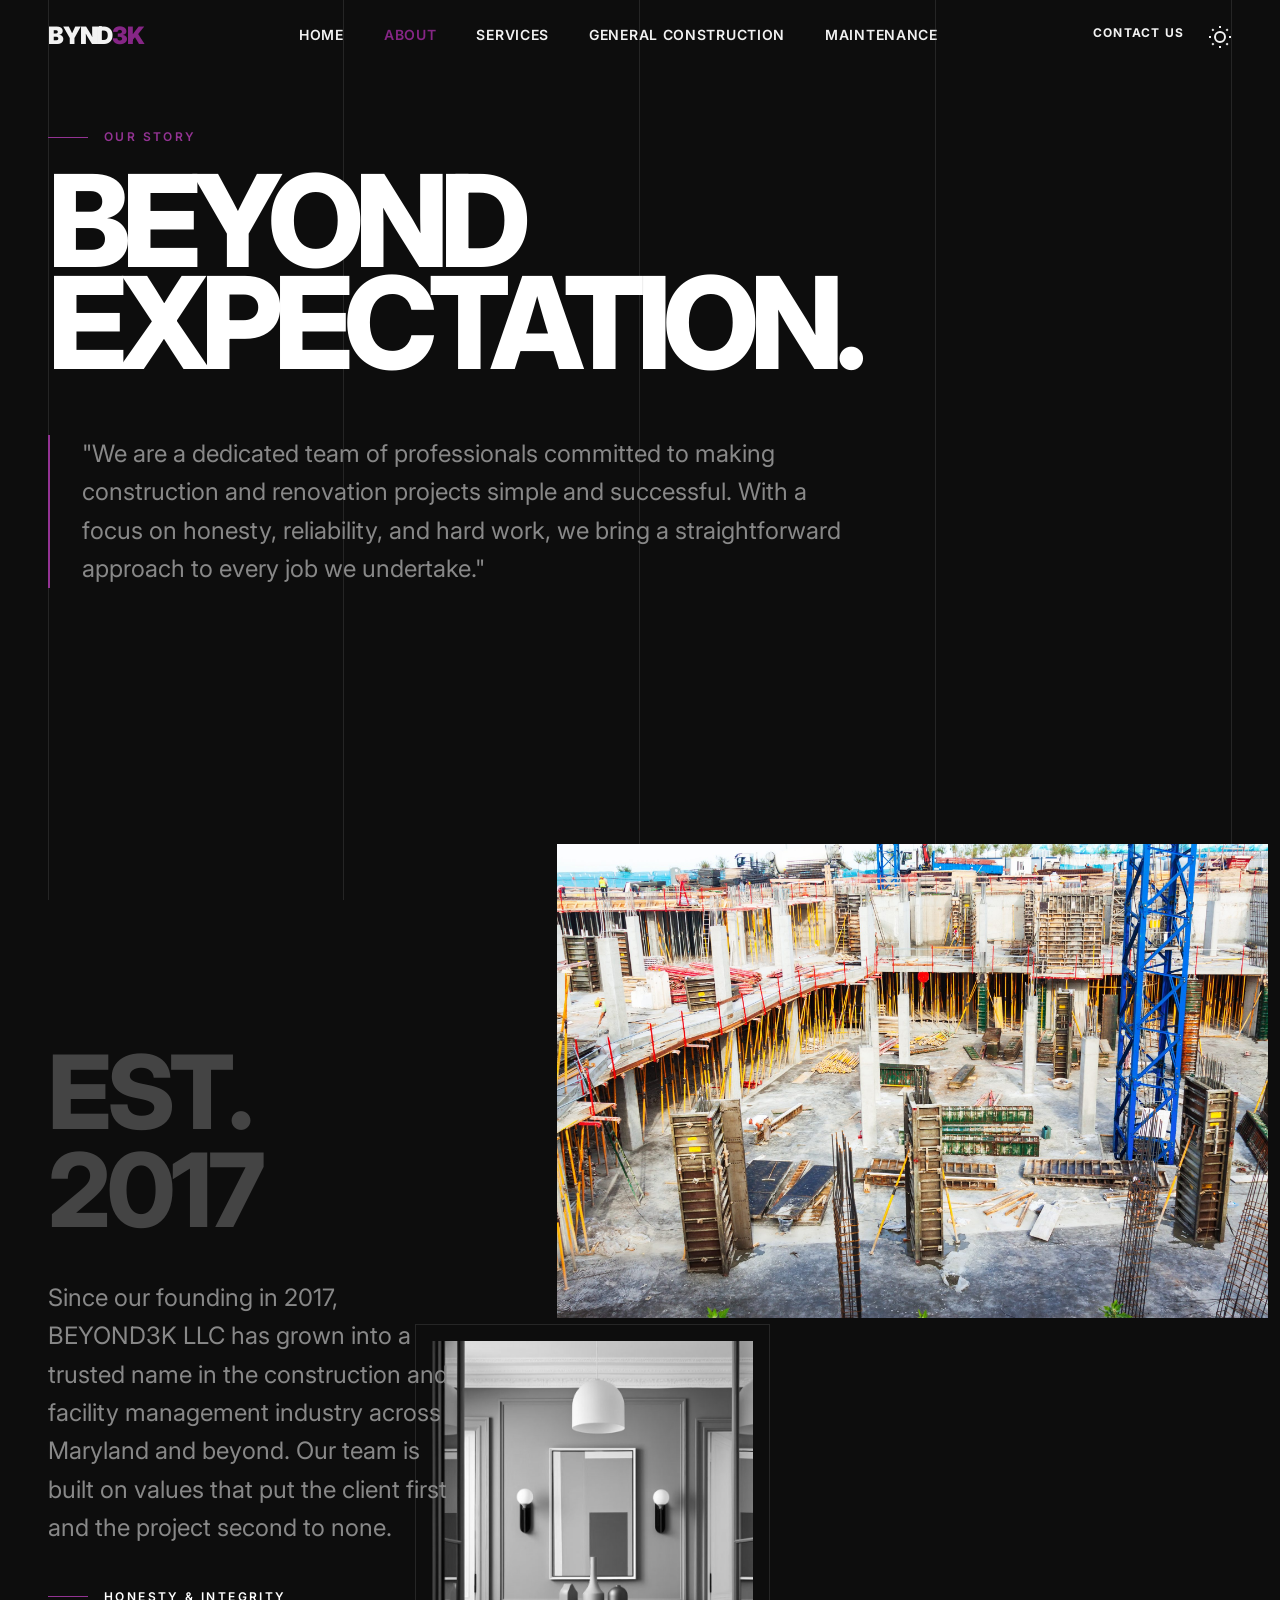
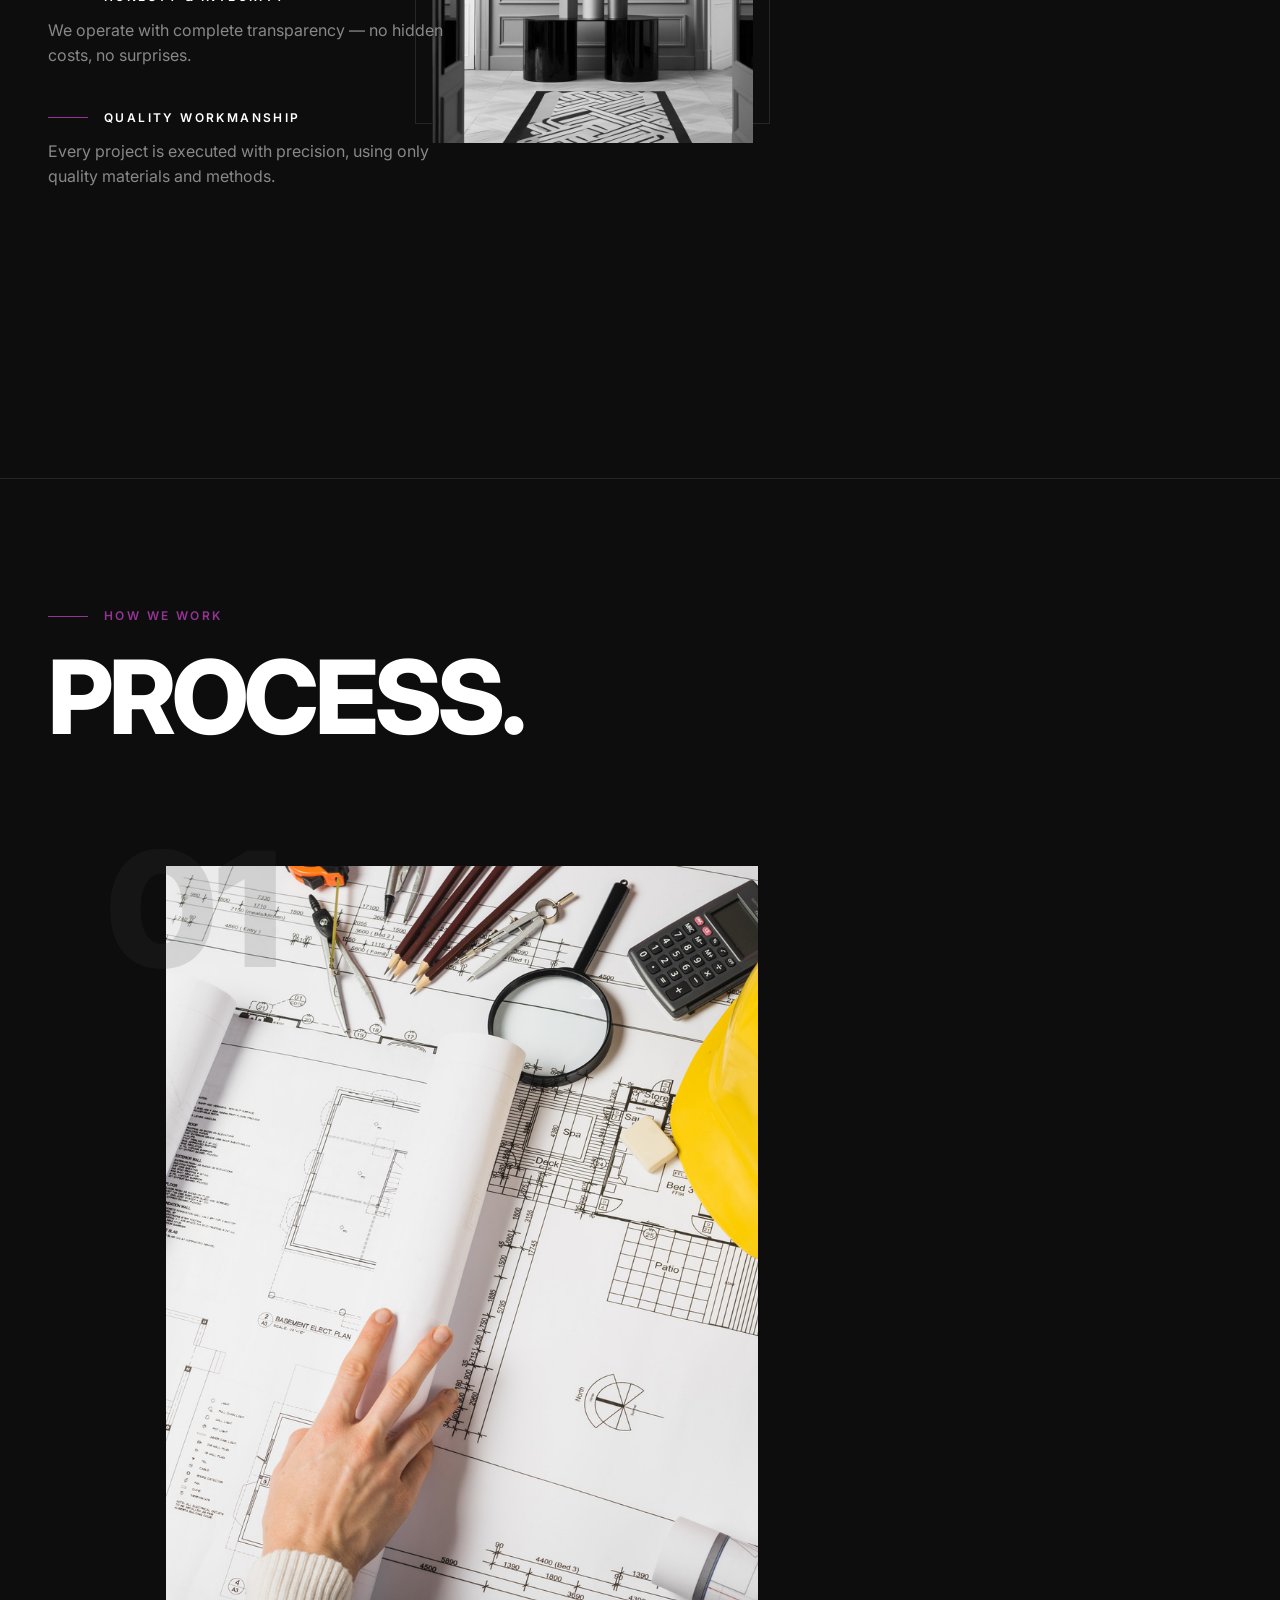
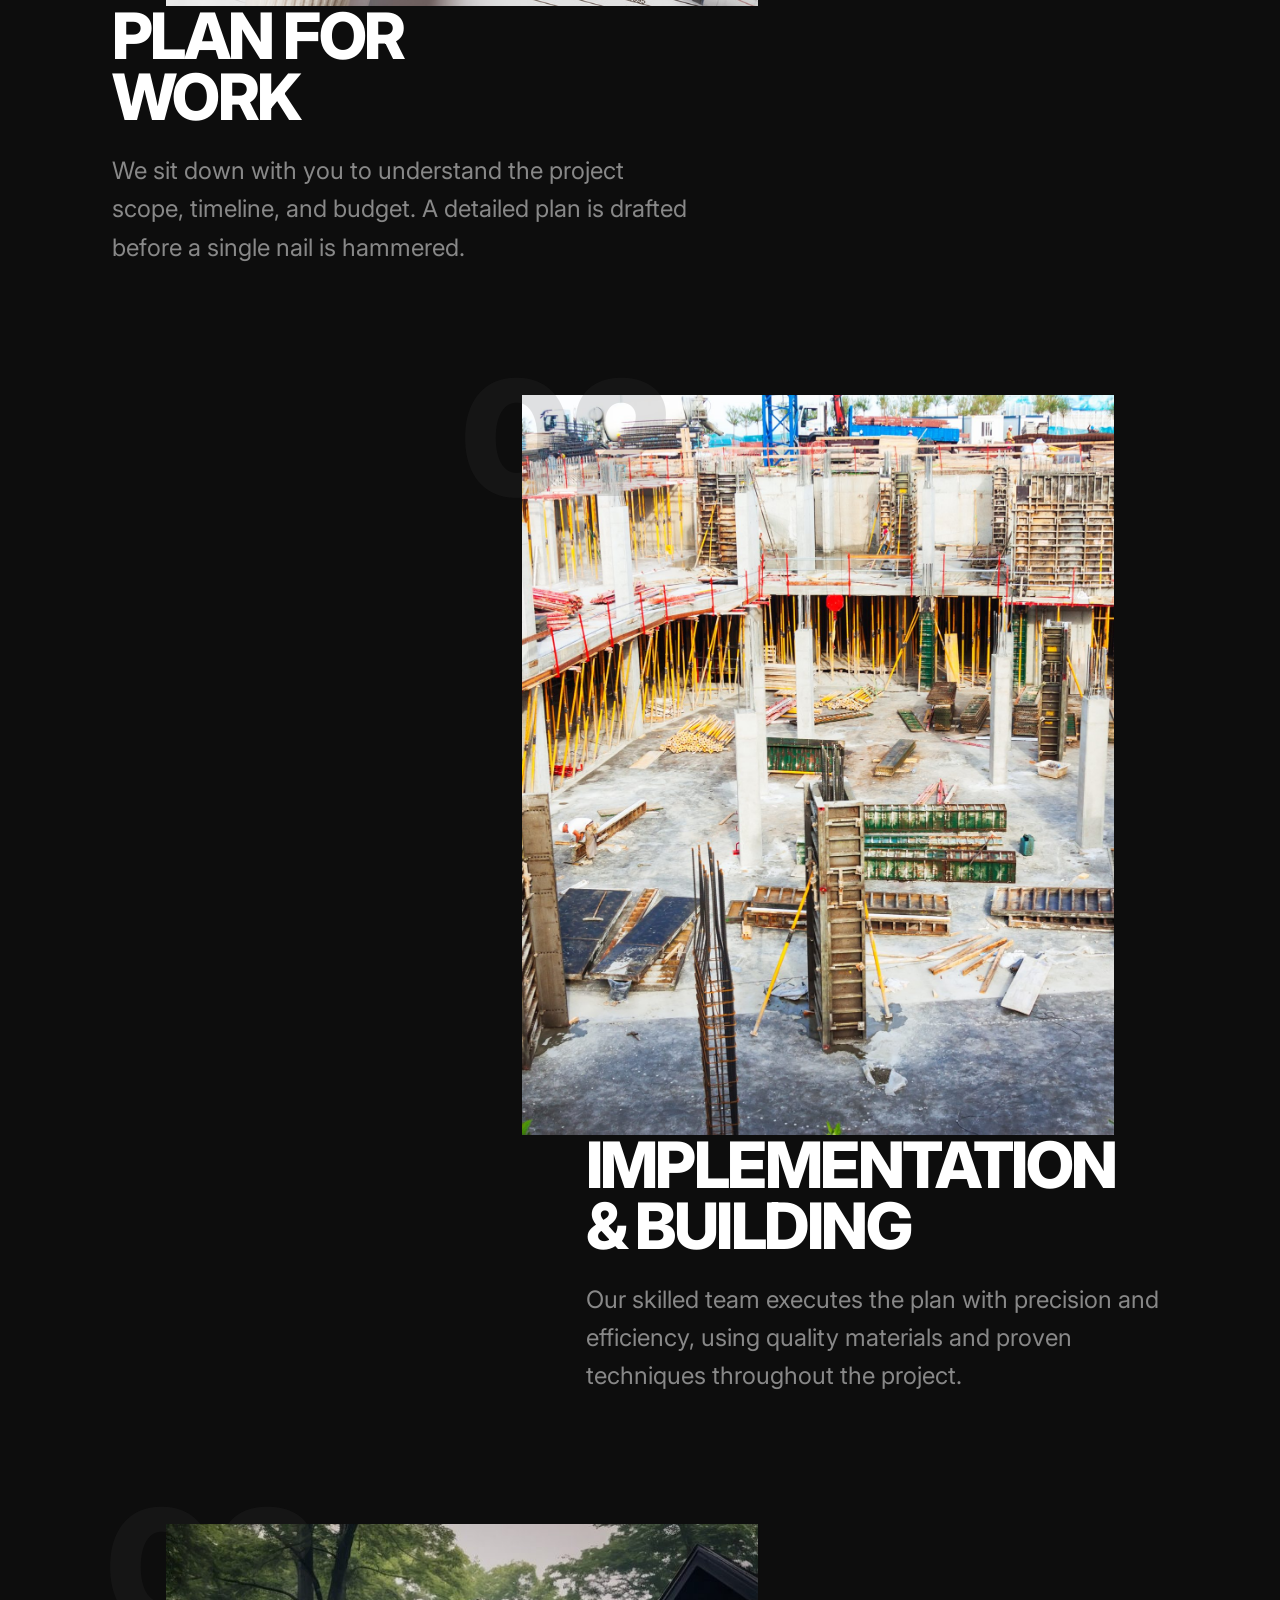
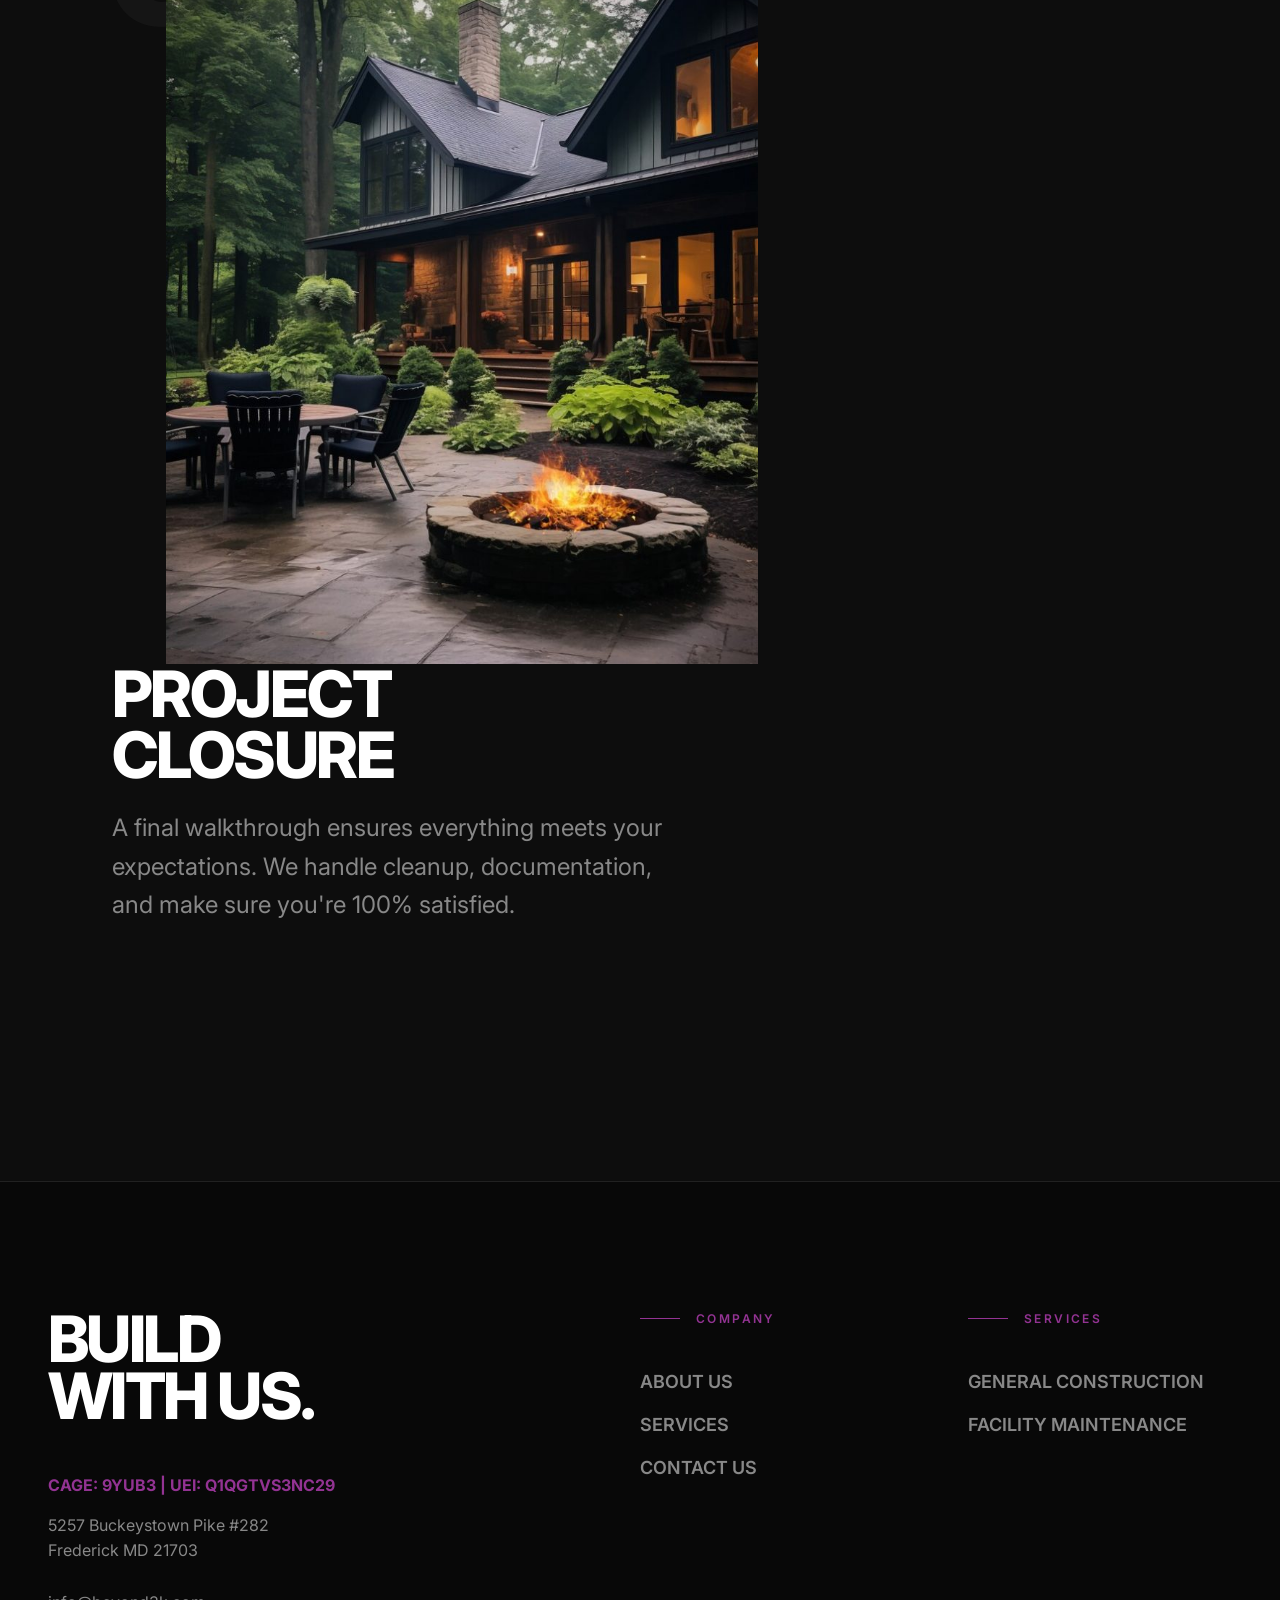
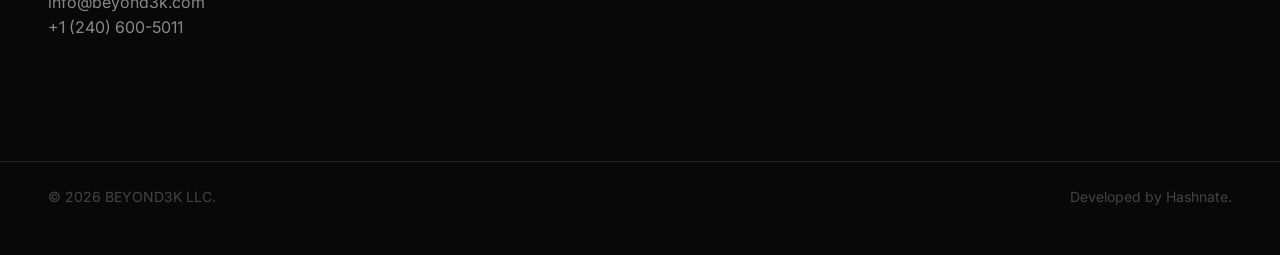
==== about.html @ e05f26b4 "feat: Initialize website with core pages, styling, JavaScript functionality, and assets." ====
<!DOCTYPE html>
<html lang="en">
<head>
  <meta charset="UTF-8">
  <meta name="viewport" content="width=device-width, initial-scale=1.0">
  <title>About Us – BEYOND3K LLC</title>
  <meta name="description" content="Learn about BEYOND3K LLC – Founded in 2017, we are dedicated professionals in construction and renovation.">
  <link rel="icon" type="image/png" href="assets/Beyond3K.png">

  <link rel="preconnect" href="https://fonts.googleapis.com">
  <link rel="preconnect" href="https://fonts.gstatic.com" crossorigin>
  <link href="https://fonts.googleapis.com/css2?family=Inter:wght@400;600;800;900&display=swap" rel="stylesheet">
  
  <link rel="stylesheet" href="css/style.css">
</head>
<body>

  <!-- BACKGROUND GRID LINES FOR ARCHITECTURAL FEEL -->
  <div class="grid-lines">
    <div class="grid-line"></div>
    <div class="grid-line"></div>
    <div class="grid-line"></div>
    <div class="grid-line"></div>
  </div>

  <!-- HEADER -->
  <header class="header">
    <div class="container header-inner">
      <a href="index.html" class="logo">
        BYND<span>3K</span>
      </a>
      
      <nav class="nav-links">
        <a href="index.html" class="nav-link">Home</a>
        <a href="about.html" class="nav-link" style="color: var(--accent);">About</a>
        <a href="services.html" class="nav-link">Services</a>
        <a href="general-construction.html" class="nav-link">General Construction</a>
        <a href="facility-maintenance.html" class="nav-link">Maintenance</a>
      </nav>

      <div class="theme-toggle-wrap">
        <a href="contact.html" class="btn-editorial" style="color: inherit; font-size: 0.75rem;">Contact Us</a>
        <button class="theme-toggle" aria-label="Toggle Theme">
          <svg viewBox="0 0 24 24" fill="none" stroke="currentColor" stroke-width="2"><circle cx="12" cy="12" r="5"></circle><line x1="12" y1="1" x2="12" y2="3"></line><line x1="12" y1="21" x2="12" y2="23"></line><line x1="4.22" y1="4.22" x2="5.64" y2="5.64"></line><line x1="18.36" y1="18.36" x2="19.78" y2="19.78"></line><line x1="1" y1="12" x2="3" y2="12"></line><line x1="21" y1="12" x2="23" y2="12"></line><line x1="4.22" y1="19.78" x2="5.64" y2="18.36"></line><line x1="18.36" y1="5.64" x2="19.78" y2="4.22"></line></svg>
        </button>
        <button class="mobile-toggle" aria-label="Toggle Menu">
          <svg viewBox="0 0 24 24" fill="none" stroke="currentColor" stroke-width="2"><line x1="3" y1="12" x2="21" y2="12"></line><line x1="3" y1="6" x2="21" y2="6"></line><line x1="3" y1="18" x2="21" y2="18"></line></svg>
        </button>
      </div>
    </div>
  </header>

  <div class="mobile-menu">
    <a href="index.html">Home</a>
    <a href="about.html">About</a>
    <a href="services.html">Services</a>
    <a href="general-construction.html">General Construction</a>
    <a href="facility-maintenance.html">Maintenance</a>
    <a href="contact.html">Contact Us</a>
  </div>

  <!-- MASSIVE TITLE OVERLAY -->
  <section class="section-editorial" style="padding-top: var(--space-20x); padding-bottom: 0;">
    <div class="container relative">
      <span class="eyebrow" style="margin-bottom: 24px;">Our Story</span>
      <h1 class="headline-mega" style="line-height: 0.8; letter-spacing: -0.07em;">
        BEYOND<br>
        EXPECTATION.
      </h1>
      <p class="text-body-lg" style="margin-top: 60px; max-width: 800px; font-size: 1.5rem; border-left: 2px solid var(--accent); padding-left: 32px;">
        "We are a dedicated team of professionals committed to making construction and renovation projects simple and successful. With a focus on honesty, reliability, and hard work, we bring a straightforward approach to every job we undertake."
      </p>
    </div>
  </section>

  <!-- OVERLAPPING IMAGES & TEXT -->
  <section class="section-editorial">
    <div class="container about-editorial">
      <div class="about-text-block">
        <h2 class="headline-xl" style="margin-bottom: 40px; color: var(--text-muted);">EST. 2017</h2>
        <p class="text-body-lg" style="margin-bottom: 40px;">
          Since our founding in 2017, BEYOND3K LLC has grown into a trusted name in the construction and facility management industry across Maryland and beyond. Our team is built on values that put the client first and the project second to none.
        </p>
        <ul style="margin-bottom: 60px; display: flex; flex-direction: column; gap: 40px;">
          <li>
            <span class="eyebrow" style="color: var(--text-primary); margin-bottom: 12px;">Honesty & Integrity</span>
            <p class="text-body-lg" style="font-size: 1rem; color: var(--text-secondary);">We operate with complete transparency — no hidden costs, no surprises.</p>
          </li>
          <li>
            <span class="eyebrow" style="color: var(--text-primary); margin-bottom: 12px;">Quality Workmanship</span>
            <p class="text-body-lg" style="font-size: 1rem; color: var(--text-secondary);">Every project is executed with precision, using only quality materials and methods.</p>
          </li>
        </ul>
      </div>
      
      <div class="about-images-wrap">
        <div class="about-img-large" style="width: 100%; right: -5%;">
          <img src="assets/building-concrete-house-scaled.jpg" alt="Construction Flow">
        </div>
        <div class="about-img-small" style="left: -15%; bottom: -10%;">
          <img src="assets/modern-styled-small-entryway_23-2150712857-e1719752940560-819x1024.jpg" alt="Modern Interior" style="filter: grayscale(1);">
        </div>
      </div>
    </div>
  </section>

  <!-- STAGGERED WORK PROCESS -->
  <section class="services-staggered" style="border-top: 1px solid var(--border-color); margin-top: 100px;">
    <div class="container">
      <div style="margin-bottom: 120px;">
        <span class="eyebrow">How We Work</span>
        <h2 class="headline-xl">Process.</h2>
      </div>

      <div class="service-item-offset">
        <div class="service-img">
          <img src="assets/crop-architect-opening-blueprint-1.jpg" alt="Plan" style="width: 100%; height: 100%;">
          <div class="service-num">01</div>
        </div>
        <div class="service-text" style="width: 60%;">
          <h3 class="headline-lg" style="margin-bottom: 24px;">Plan For<br>Work</h3>
          <p class="text-body-lg">We sit down with you to understand the project scope, timeline, and budget. A detailed plan is drafted before a single nail is hammered.</p>
        </div>
      </div>

      <div class="service-item-offset reversed">
        <div class="service-img">
          <img src="assets/building-concrete-house-scaled.jpg" alt="Implementation" style="width: 100%; height: 100%;">
          <div class="service-num">02</div>
        </div>
        <div class="service-text" style="width: 60%;">
          <h3 class="headline-lg" style="margin-bottom: 24px;">Implementation<br>& Building</h3>
          <p class="text-body-lg">Our skilled team executes the plan with precision and efficiency, using quality materials and proven techniques throughout the project.</p>
        </div>
      </div>

      <div class="service-item-offset">
        <div class="service-img">
          <img src="assets/rustic-patio-furniture-house-deck-with-vegetation_23-2150698298-e1719753068712-820x1024.jpg" alt="Closure" style="width: 100%; height: 100%;">
          <div class="service-num">03</div>
        </div>
        <div class="service-text" style="width: 60%;">
          <h3 class="headline-lg" style="margin-bottom: 24px;">Project<br>Closure</h3>
          <p class="text-body-lg">A final walkthrough ensures everything meets your expectations. We handle cleanup, documentation, and make sure you're 100% satisfied.</p>
        </div>
      </div>
    </div>
  </section>

  <!-- ASYMMETRICAL FOOTER (Reused) -->
  <footer class="footer-editorial">
    <div class="container footer-grid-ed">
      <div>
        <h2 class="footer-mega-text">Build<br>With Us.</h2>
        <div style="font-weight: 700; color: var(--accent); margin-bottom: 16px;">CAGE: 9YUB3 | UEI: Q1QGTVS3NC29</div>
        <p class="text-body-lg" style="font-size: 1rem; max-width: 300px;">
          5257 Buckeystown Pike #282<br>Frederick MD 21703<br><br>
          info@beyond3k.com<br>
          +1 (240) 600-5011
        </p>
      </div>

      <div>
        <span class="eyebrow" style="margin-bottom: 40px;">Company</span>
        <ul class="footer-links-ed">
          <li><a href="about.html">About Us</a></li>
          <li><a href="services.html">Services</a></li>
          <li><a href="contact.html">Contact Us</a></li>
        </ul>
      </div>

      <div>
        <span class="eyebrow" style="margin-bottom: 40px;">Services</span>
        <ul class="footer-links-ed">
          <li><a href="general-construction.html">General Construction</a></li>
          <li><a href="facility-maintenance.html">Facility Maintenance</a></li>
        </ul>
      </div>
    </div>
    <div class="container" style="margin-top: 120px; border-top: 1px solid var(--border-color); padding-top: 24px; color: var(--text-muted); font-size: 0.875rem; display: flex; justify-content: space-between;">
      <span>© 2026 BEYOND3K LLC.</span>
      <span>Developed by Hashnate.</span>
    </div>
  </footer>

  <script src="js/main.js"></script>
</body>
</html>
---- css/style.css ----
:root {
  /* DARK THEME (DEFAULT) */
  --bg-primary: #0d0d0d;
  --bg-secondary: #080808;
  --bg-surface: #111111;

  --text-primary: #ffffff;
  --text-secondary: #888888;
  --text-muted: #444444;

  --border-color: rgba(255, 255, 255, 0.1);
  --border-heavy: rgba(255, 255, 255, 0.3);

  --accent: #933393;
  --accent-soft: rgba(147, 51, 147, 0.2);

  /* SPACING - AGGRESSIVE BUT RESPONSIVE */
  --space-unit: 8px;
  --space-3x: 24px;
  --space-6x: 48px;
  --space-10x: clamp(40px, 5vw, 80px);
  --space-20x: clamp(80px, 10vw, 160px);
  --space-30x: clamp(120px, 15vw, 240px);

  --font-family: 'Inter', system-ui, sans-serif;
}

[data-theme="light"] {
  --bg-primary: #f8f8f8;
  --bg-secondary: #ffffff;
  --bg-surface: #eeeeee;

  --text-primary: #0a0a0a;
  --text-secondary: #666666;
  --text-muted: #aaaaaa;

  --border-color: rgba(0, 0, 0, 0.1);
  --border-heavy: rgba(0, 0, 0, 0.3);
}

/* RESET */
*, *::before, *::after { box-sizing: border-box; margin: 0; padding: 0; }
html { scroll-behavior: smooth; font-size: 16px; }
body {
  font-family: var(--font-family);
  background-color: var(--bg-primary);
  color: var(--text-primary);
  line-height: 1.5;
  -webkit-font-smoothing: antialiased;
  transition: background-color 0.4s ease, color 0.4s ease;
  overflow-x: hidden;
}

img { max-width: 100%; display: block; object-fit: cover; }
a { text-decoration: none; color: inherit; }
ul { list-style: none; }
button { cursor: pointer; border: none; background: none; font-family: inherit; }

/* TYPOGRAPHY - EDITORIAL SCALE */
h1, h2, h3, h4 {
  font-weight: 800;
  line-height: 0.95;
  letter-spacing: -0.04em;
  text-transform: uppercase;
  color: var(--text-primary);
  word-wrap: break-word; /* Prevent long word overflow */
  overflow-wrap: break-word;
}

.headline-mega {
  font-size: clamp(2.5rem, 10vw, 12rem);
  letter-spacing: -0.05em;
  color: var(--text-primary);
  line-height: 0.9;
}
.headline-mega span {
  color: var(--accent);
}

.headline-xl {
  font-size: clamp(2.5rem, 8vw, 7rem);
}

.headline-lg {
  font-size: clamp(2rem, 5vw, 4rem);
}

.eyebrow {
  font-size: 0.75rem;
  text-transform: uppercase;
  letter-spacing: 0.2em;
  font-weight: 600;
  color: var(--accent);
  display: flex;
  align-items: center;
  gap: 16px;
  margin-bottom: var(--space-3x);
}
.eyebrow::before {
  content: "";
  display: block;
  width: 40px;
  height: 1px;
  background-color: var(--accent);
}

.text-body-lg {
  font-size: clamp(1.125rem, 2vw, 1.5rem);
  line-height: 1.6;
  font-weight: 400;
  color: var(--text-secondary);
  max-width: 600px;
}

/* UTILITIES */
.container {
  width: 100%;
  max-width: 1600px;
  margin: 0 auto;
  padding: 0 var(--space-6x);
}

/* HAIRLINE GRID SYSTEM (Architectural feel) */
.grid-lines {
  position: fixed;
  inset: 0;
  pointer-events: none;
  z-index: 0;
  display: grid;
  grid-template-columns: 1fr 1fr 1fr 1fr;
  padding: 0 var(--space-6x);
  max-width: 1600px;
  margin: 0 auto;
}
.grid-line {
  border-right: 1px solid var(--border-color);
  height: 100%;
}
.grid-line:first-child {
  border-left: 1px solid var(--border-color);
}

/* BUTTONS */
.btn-editorial {
  display: inline-flex;
  align-items: center;
  gap: 16px;
  font-size: 0.875rem;
  font-weight: 700;
  text-transform: uppercase;
  letter-spacing: 0.1em;
  position: relative;
  padding-bottom: 8px;
  color: var(--text-primary);
  transition: gap 0.3s ease;
}
.btn-editorial::after {
  content: "";
  position: absolute;
  left: 0;
  bottom: 0;
  width: 100%;
  height: 2px;
  background-color: var(--accent);
  transform: scaleX(0);
  transform-origin: left;
  transition: transform 0.4s cubic-bezier(0.19, 1, 0.22, 1);
}
.btn-editorial:hover::after {
  transform: scaleX(1);
}
.btn-editorial:hover {
  gap: 24px;
}

/* HEADER */
.header {
  position: fixed;
  top: 0;
  width: 100%;
  z-index: 100;
  mix-blend-mode: difference;
  padding: var(--space-3x) 0;
}
[data-theme="light"] .header {
  mix-blend-mode: normal;
  background: var(--bg-primary);
  border-bottom: 1px solid var(--border-color);
}
.header-inner {
  display: flex;
  justify-content: space-between;
  align-items: flex-start;
}
.logo {
  font-size: 1.5rem;
  font-weight: 900;
  line-height: 1;
  text-transform: uppercase;
  letter-spacing: -0.05em;
  color: #fff; /* White in dark mode, difference makes it inverted on white bg */
}
[data-theme="light"] .logo { color: var(--text-primary); }
.logo span { color: var(--accent); }

.nav-links {
  display: flex;
  gap: 40px;
}
.nav-link {
  font-size: 0.875rem;
  text-transform: uppercase;
  font-weight: 600;
  letter-spacing: 0.05em;
  color: #fff;
  position: relative;
}
[data-theme="light"] .nav-link { color: var(--text-primary); }

.theme-toggle-wrap {
  display: flex;
  align-items: center;
  gap: 24px;
}
.theme-toggle {
  color: #fff;
  width: 24px;
  height: 24px;
}
[data-theme="light"] .theme-toggle { color: var(--text-primary); }

/* SECTIONS */
.section-editorial {
  position: relative;
  z-index: 10;
  padding: var(--space-20x) 0;
}

/* HERO OFFSET */
.hero-offset {
  min-height: 80vh;
  display: flex;
  flex-wrap: wrap;
  position: relative;
  z-index: 10;
  padding-top: var(--space-20x);
  padding-bottom: var(--space-10x);
}
.hero-left {
  width: 65%;
  padding-left: 5%;
  display: flex;
  flex-direction: column;
  justify-content: center;
  position: relative;
  z-index: 2;
}
.hero-right {
  width: 35%;
  position: relative;
  min-height: 400px;
}
.hero-img-wrap {
  position: absolute;
  top: 0;
  bottom: 0;
  left: -20%;
  right: 5%;
  z-index: 1;
}
.hero-img-wrap img {
  width: 100%;
  height: 100%;
  object-fit: cover;
  filter: grayscale(0.8) contrast(1.2);
  transition: filter 0.5s ease;
}
.hero-img-wrap:hover img {
  filter: grayscale(0) contrast(1);
}

/* OVERLAPPING ABOUT */
.about-editorial {
  display: grid;
  grid-template-columns: 40% 60%;
  padding-top: var(--space-20x);
  position: relative;
}
.about-text-block {
  padding-right: var(--space-10x);
  margin-top: 200px;
  position: relative;
  z-index: 2;
}
.about-images-wrap {
  position: relative;
  height: 800px;
  z-index: 1;
}
.about-img-large {
  position: absolute;
  top: 0;
  right: 0;
  width: 80%;
  height: 90%;
}
.about-img-small {
  position: absolute;
  bottom: 0;
  left: -20%;
  width: 50%;
  height: 50%;
  border: 1px solid var(--border-color);
  background: var(--bg-primary);
  padding: 16px;
}

/* STAGGERED SERVICES */
.services-staggered {
  position: relative;
  padding: var(--space-20x) 0;
}
.service-item-offset {
  display: flex;
  align-items: center;
  flex-wrap: wrap;
  margin-bottom: var(--space-20x);
}
.service-item-offset.reversed {
  flex-direction: row-reverse;
}
.service-item-offset .service-img {
  width: 50%;
  min-height: 300px;
  aspect-ratio: 4/5;
  position: relative;
}
.service-item-offset .service-img img {
  width: 100%;
  height: 100%;
  object-fit: cover;
}
.service-item-offset .service-text {
  width: 50%;
  padding: 0 var(--space-10x);
  position: relative;
}
.service-item-offset:not(.reversed) .service-img {
  margin-left: 10%;
}
.service-item-offset.reversed .service-img {
  margin-right: 10%;
}
.service-item-offset .service-num {
  font-size: clamp(4rem, 15vw, 10rem);
  font-weight: 900;
  color: var(--text-muted);
  opacity: 0.15;
  position: absolute;
  top: -5%;
  left: -10%;
  line-height: 1;
  pointer-events: none;
}

/* TRUST SECTION HORIZONTAL */
.trust-marquee {
  border-top: 1px solid var(--border-color);
  border-bottom: 1px solid var(--border-color);
  padding: var(--space-6x) 0;
  display: flex;
  justify-content: space-between;
  text-transform: uppercase;
  font-weight: 700;
  font-size: 1.5rem;
  color: var(--text-secondary);
}
.trust-marquee span {
  color: var(--accent);
}

/* ASYMMETRICAL FOOTER */
.footer-editorial {
  border-top: 1px solid var(--border-color);
  padding: var(--space-20x) 0 var(--space-6x);
  background: var(--bg-secondary);
}
.footer-grid-ed {
  display: grid;
  grid-template-columns: 2fr 1fr 1fr;
  gap: var(--space-10x);
}
.footer-mega-text {
  font-size: clamp(2rem, 5vw, 4rem);
  font-weight: 800;
  text-transform: uppercase;
  line-height: 0.9;
  margin-bottom: var(--space-6x);
  color: var(--text-primary);
}
.footer-links-ed li { margin-bottom: 16px; }
.footer-links-ed a {
  font-size: 1.125rem;
  text-transform: uppercase;
  font-weight: 600;
  color: var(--text-secondary);
  transition: color 0.3s;
}
.footer-links-ed a:hover { color: var(--accent); }

/* FORMS - EDITORIAL */
.form-ed-group {
  margin-bottom: var(--space-6x);
  position: relative;
}
.form-ed-input {
  width: 100%;
  background: transparent;
  border: none;
  border-bottom: 2px solid var(--text-muted);
  padding: 24px 0 8px;
  font-size: 2rem;
  font-weight: 600;
  color: var(--text-primary);
  border-radius: 0;
  transition: border-color 0.4s;
}
.form-ed-input:focus {
  outline: none;
  border-bottom-color: var(--accent);
}
.form-ed-input::placeholder {
  color: var(--text-muted);
  opacity: 0.3;
}
.form-ed-label {
  display: block;
  font-size: 0.875rem;
  font-weight: 700;
  text-transform: uppercase;
  letter-spacing: 0.1em;
  color: var(--accent);
}

/* MOBILE MENU */
.mobile-toggle {
  display: none;
  color: var(--text-primary);
  width: 24px;
  height: 24px;
}
@media (max-width: 1024px) {
  .mobile-toggle { display: block; }
  .btn-editorial { display: none; } /* Hide standard contact button in header on mobile */
}
.mobile-menu {
  position: fixed;
  inset: 0;
  background: var(--bg-primary);
  z-index: 99;
  display: flex;
  flex-direction: column;
  justify-content: center;
  padding: var(--space-6x);
  gap: var(--space-3x);
  transform: translateX(100%);
  transition: transform 0.4s cubic-bezier(0.19, 1, 0.22, 1);
}
.mobile-menu.open {
  transform: translateX(0);
}
.mobile-menu a {
  font-size: clamp(2rem, 8vw, 4rem);
  font-weight: 800;
  text-transform: uppercase;
  letter-spacing: -0.04em;
  color: var(--text-primary);
  transition: color 0.3s;
}
.mobile-menu a:hover { color: var(--accent); }

/* RESPONSIVE OVERRIDES */
@media (max-width: 1280px) {
  .hero-left { width: 55%; }
  .hero-right { width: 45%; }
}

@media (max-width: 1024px) {
  .hero-offset { flex-direction: column; height: auto; padding-top: 120px; }
  .hero-left { width: 100%; padding: 0; }
  .hero-right { width: 100%; height: 50vh; margin-top: var(--space-10x); }
  .hero-img-wrap { position: relative; inset: 0; padding: 0; left: 0; right: 0; }
  
  .about-editorial { grid-template-columns: 1fr; padding-top: var(--space-10x); }
  .about-text-block { margin-top: 0; padding: 0; margin-bottom: var(--space-10x); }
  .about-images-wrap { height: 60vh; min-height: 400px; margin-bottom: var(--space-10x); }
  .about-img-large { width: 90%; right: 0; }
  .about-img-small { width: 60%; left: 0; bottom: -10%; }
  
  .service-item-offset, .service-item-offset.reversed { flex-direction: column; }
  .service-item-offset .service-img, .service-item-offset .service-text { width: 100%; padding: 0; margin: 0; }
  .service-item-offset .service-text { margin-top: var(--space-6x); }
  .service-item-offset .service-num { left: 0; top: -10%; }
  .service-item-offset.reversed .service-num { right: auto; left: 0; top: -10%; }
  .service-item-offset .service-img { aspect-ratio: 16/9; }
  
  .footer-grid-ed { grid-template-columns: 1fr; gap: var(--space-6x); }
  .nav-links { display: none; } /* Mobile menu toggles this */
  
  .container { padding: 0 var(--space-3x); }
  .grid-lines { padding: 0 var(--space-3x); }
}

@media (max-width: 768px) {
  .headline-mega { word-break: break-word; }
  .trust-marquee { flex-direction: column; gap: 16px; text-align: center; }
  .form-ed-input { font-size: 1.25rem; }
  .btn-editorial { font-size: 0.875rem; }
}

@media (max-width: 480px) {
  .about-img-large { width: 100%; }
  .about-img-small { display: none; } /* Simplify on very small screens */
  .service-item-offset .service-img { aspect-ratio: 1/1; }
  .service-item-offset .service-num { font-size: clamp(3rem, 12vw, 6rem); }
}
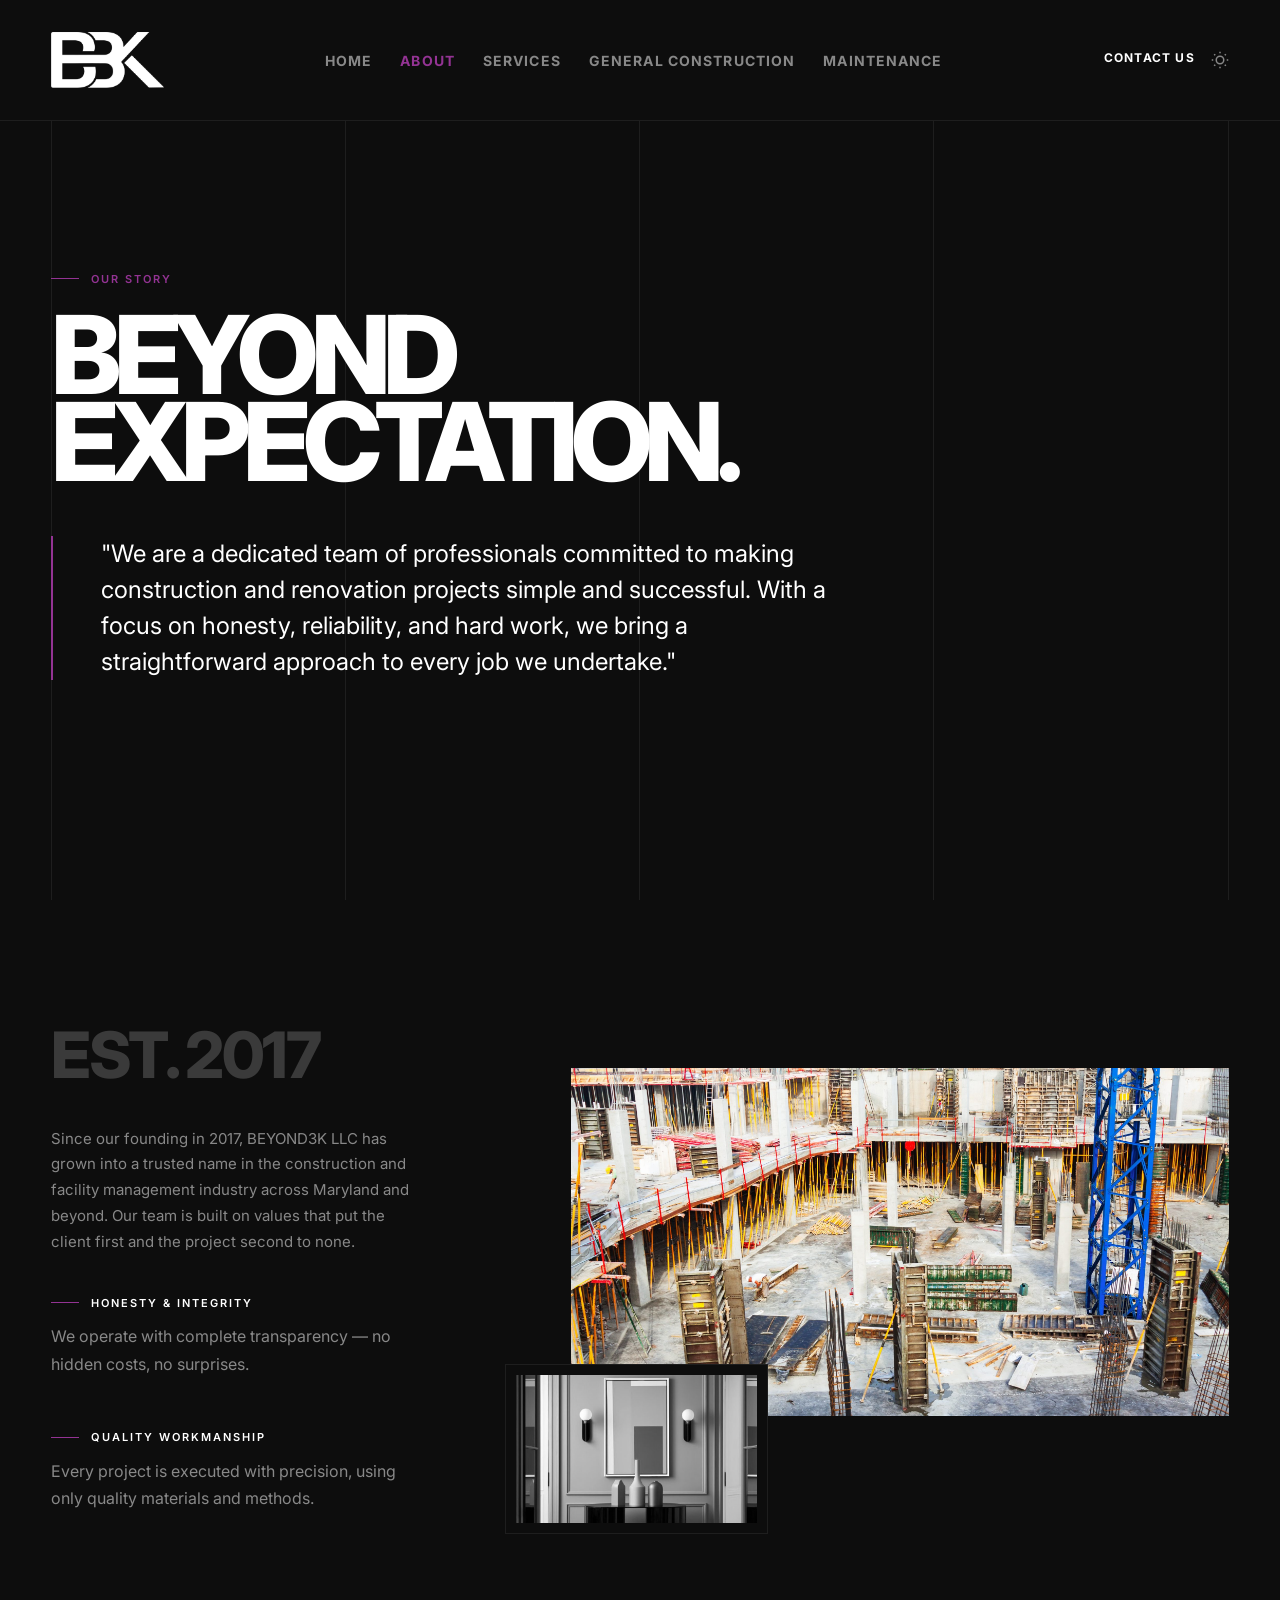
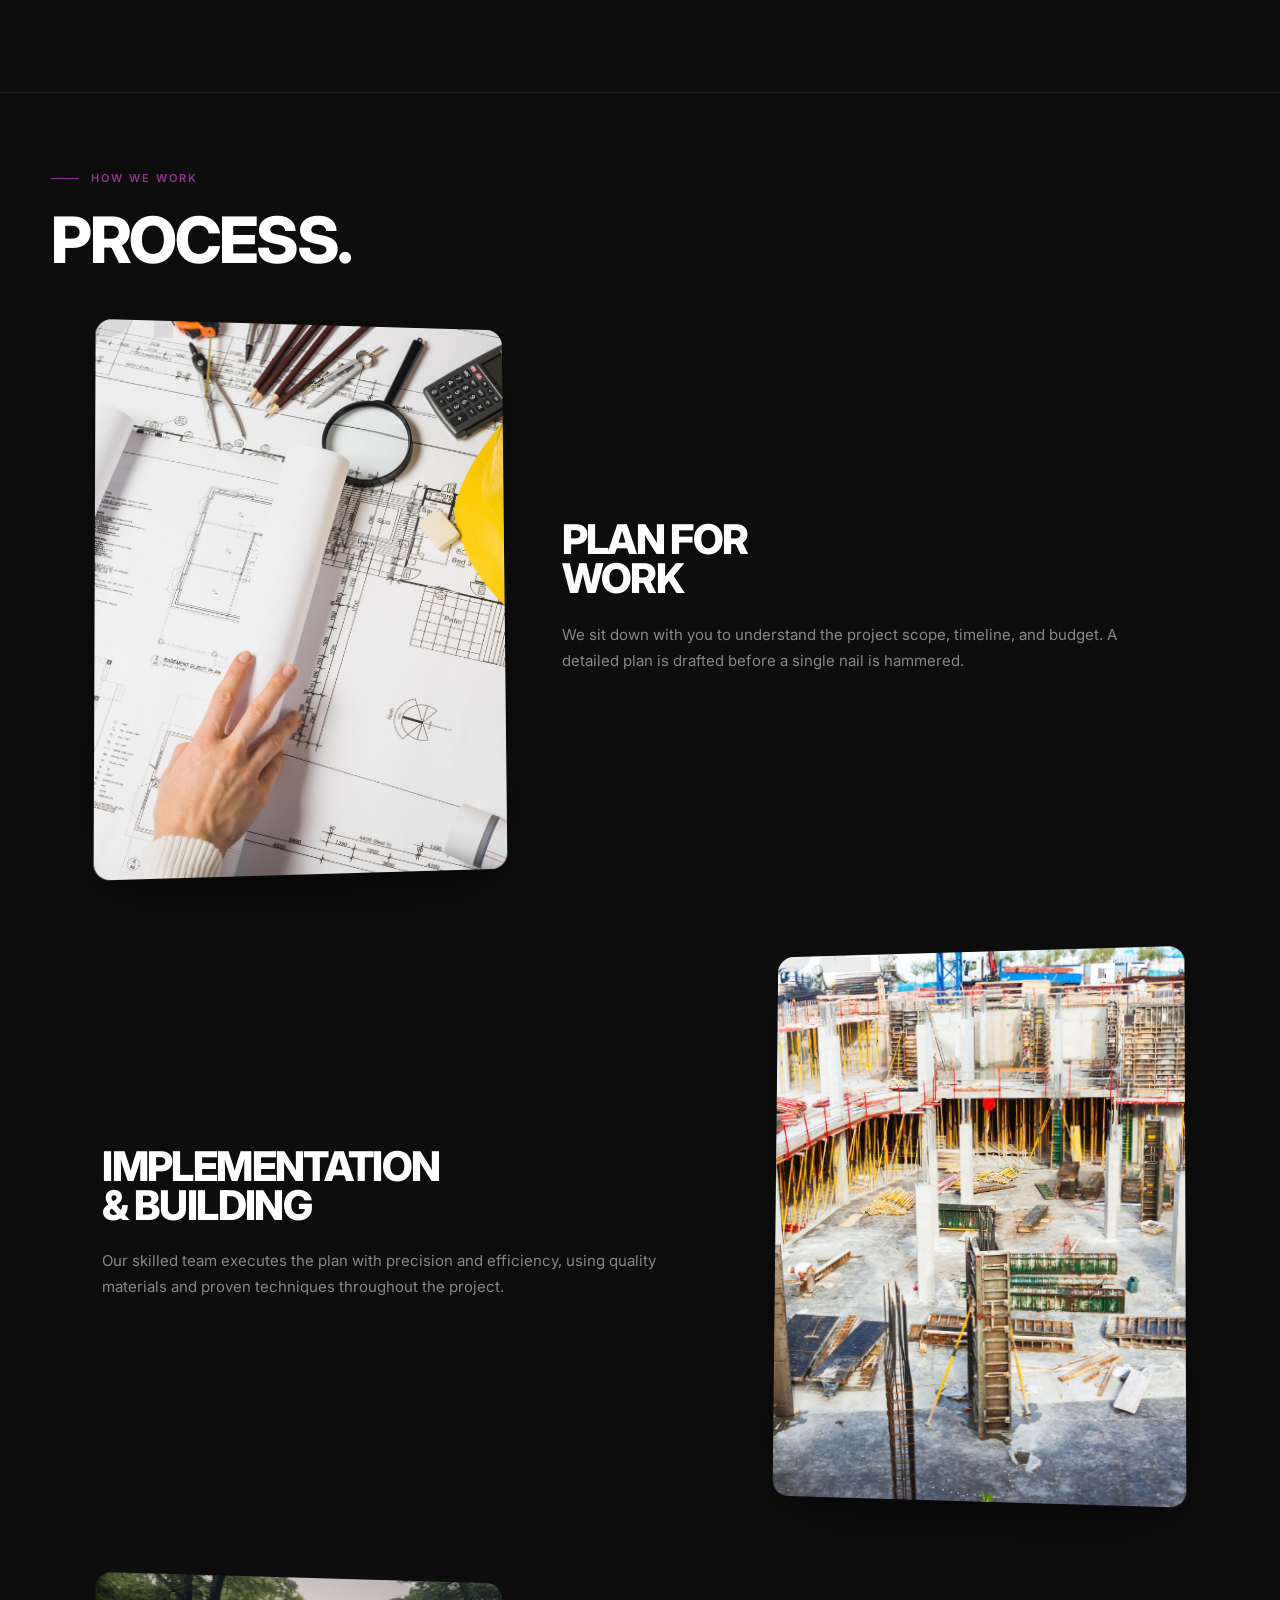
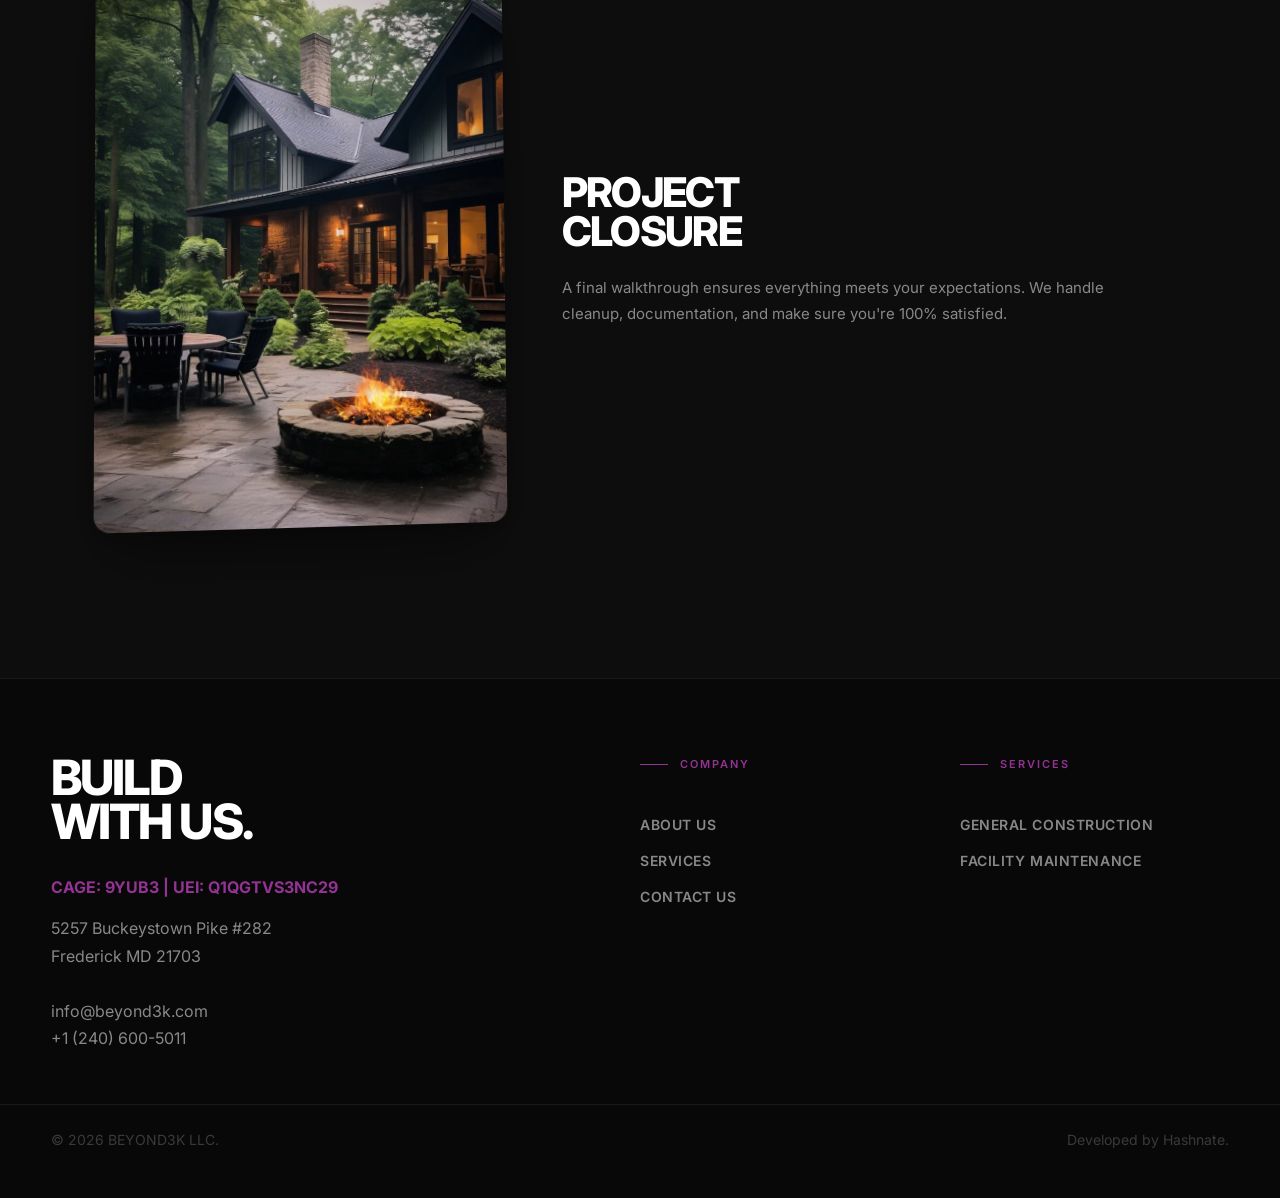
==== commit 265e0edb: "feat: Introduce 3D hero background, refactor spacing with CSS variables, and update general page sty" ====
--- a/about.html
+++ b/about.html
@@ -26,8 +26,8 @@
   <!-- HEADER -->
   <header class="header">
     <div class="container header-inner">
-      <a href="index.html" class="logo">
-        BYND<span>3K</span>
+      <a href="index.html" class="logo" aria-label="BEYOND3K LLC">
+        <img src="assets/Beyond3K.png" alt="BEYOND3K LLC">
       </a>
       
       <nav class="nav-links">
@@ -60,14 +60,14 @@
   </div>
 
   <!-- MASSIVE TITLE OVERLAY -->
-  <section class="section-editorial" style="padding-top: var(--space-20x); padding-bottom: 0;">
+  <section class="section-editorial" style="padding-top: clamp(140px, 12vw, 200px); padding-bottom: clamp(60px, 8vw, 120px); min-height: 100vh; display: flex; align-items: flex-start; justify-content: center; flex-direction: column;">
     <div class="container relative">
       <span class="eyebrow" style="margin-bottom: 24px;">Our Story</span>
       <h1 class="headline-mega" style="line-height: 0.8; letter-spacing: -0.07em;">
         BEYOND<br>
         EXPECTATION.
       </h1>
-      <p class="text-body-lg" style="margin-top: 60px; max-width: 800px; font-size: 1.5rem; border-left: 2px solid var(--accent); padding-left: 32px;">
+      <p class="about-hero-text">
         "We are a dedicated team of professionals committed to making construction and renovation projects simple and successful. With a focus on honesty, reliability, and hard work, we bring a straightforward approach to every job we undertake."
       </p>
     </div>
@@ -81,7 +81,7 @@
         <p class="text-body-lg" style="margin-bottom: 40px;">
           Since our founding in 2017, BEYOND3K LLC has grown into a trusted name in the construction and facility management industry across Maryland and beyond. Our team is built on values that put the client first and the project second to none.
         </p>
-        <ul style="margin-bottom: 60px; display: flex; flex-direction: column; gap: 40px;">
+        <ul class="about-values-list">
           <li>
             <span class="eyebrow" style="color: var(--text-primary); margin-bottom: 12px;">Honesty & Integrity</span>
             <p class="text-body-lg" style="font-size: 1rem; color: var(--text-secondary);">We operate with complete transparency — no hidden costs, no surprises.</p>
@@ -94,10 +94,10 @@
       </div>
       
       <div class="about-images-wrap">
-        <div class="about-img-large" style="width: 100%; right: -5%;">
+        <div class="about-img-large" style="width: 100%;">
           <img src="assets/building-concrete-house-scaled.jpg" alt="Construction Flow">
         </div>
-        <div class="about-img-small" style="left: -15%; bottom: -10%;">
+        <div class="about-img-small" style="left: -10%; bottom: -15%; z-index: 5;">
           <img src="assets/modern-styled-small-entryway_23-2150712857-e1719752940560-819x1024.jpg" alt="Modern Interior" style="filter: grayscale(1);">
         </div>
       </div>
@@ -105,9 +105,9 @@
   </section>
 
   <!-- STAGGERED WORK PROCESS -->
-  <section class="services-staggered" style="border-top: 1px solid var(--border-color); margin-top: 100px;">
+  <section class="services-staggered" style="border-top: 1px solid var(--border-color); margin-top: var(--space-10x);">
     <div class="container">
-      <div style="margin-bottom: 120px;">
+      <div style="margin-bottom: var(--space-10x);">
         <span class="eyebrow">How We Work</span>
         <h2 class="headline-xl">Process.</h2>
       </div>
@@ -117,7 +117,7 @@
           <img src="assets/crop-architect-opening-blueprint-1.jpg" alt="Plan" style="width: 100%; height: 100%;">
           <div class="service-num">01</div>
         </div>
-        <div class="service-text" style="width: 60%;">
+        <div class="service-text">
           <h3 class="headline-lg" style="margin-bottom: 24px;">Plan For<br>Work</h3>
           <p class="text-body-lg">We sit down with you to understand the project scope, timeline, and budget. A detailed plan is drafted before a single nail is hammered.</p>
         </div>
@@ -128,7 +128,7 @@
           <img src="assets/building-concrete-house-scaled.jpg" alt="Implementation" style="width: 100%; height: 100%;">
           <div class="service-num">02</div>
         </div>
-        <div class="service-text" style="width: 60%;">
+        <div class="service-text">
           <h3 class="headline-lg" style="margin-bottom: 24px;">Implementation<br>& Building</h3>
           <p class="text-body-lg">Our skilled team executes the plan with precision and efficiency, using quality materials and proven techniques throughout the project.</p>
         </div>
@@ -139,7 +139,7 @@
           <img src="assets/rustic-patio-furniture-house-deck-with-vegetation_23-2150698298-e1719753068712-820x1024.jpg" alt="Closure" style="width: 100%; height: 100%;">
           <div class="service-num">03</div>
         </div>
-        <div class="service-text" style="width: 60%;">
+        <div class="service-text">
           <h3 class="headline-lg" style="margin-bottom: 24px;">Project<br>Closure</h3>
           <p class="text-body-lg">A final walkthrough ensures everything meets your expectations. We handle cleanup, documentation, and make sure you're 100% satisfied.</p>
         </div>
@@ -177,7 +177,7 @@
         </ul>
       </div>
     </div>
-    <div class="container" style="margin-top: 120px; border-top: 1px solid var(--border-color); padding-top: 24px; color: var(--text-muted); font-size: 0.875rem; display: flex; justify-content: space-between;">
+    <div class="container footer-bottom" style="margin-top: var(--space-10x); border-top: 1px solid var(--border-color); padding-top: 24px; color: var(--text-muted); font-size: 0.875rem; display: flex; justify-content: space-between;">
       <span>© 2026 BEYOND3K LLC.</span>
       <span>Developed by Hashnate.</span>
     </div>
--- a/css/style.css
+++ b/css/style.css
@@ -1,159 +1,418 @@
+/* =============================================================
+   BEYOND3K LLC — Production CSS
+   ============================================================= */
+
 :root {
   /* DARK THEME (DEFAULT) */
   --bg-primary: #0d0d0d;
   --bg-secondary: #080808;
-  --bg-surface: #111111;
+  --bg-surface: #131313;
+  --bg-topbar: #0a0a0a;
 
   --text-primary: #ffffff;
   --text-secondary: #888888;
-  --text-muted: #444444;
-
-  --border-color: rgba(255, 255, 255, 0.1);
-  --border-heavy: rgba(255, 255, 255, 0.3);
+  --text-muted: #3a3a3a;
+
+  --border-color: rgba(255, 255, 255, 0.07);
+  --border-heavy: rgba(255, 255, 255, 0.22);
 
   --accent: #933393;
-  --accent-soft: rgba(147, 51, 147, 0.2);
-
-  /* SPACING - AGGRESSIVE BUT RESPONSIVE */
+  --accent-soft: rgba(147, 51, 147, 0.14);
+
+  /* SPACING — tighter, more intentional */
   --space-unit: 8px;
   --space-3x: 24px;
   --space-6x: 48px;
-  --space-10x: clamp(40px, 5vw, 80px);
-  --space-20x: clamp(80px, 10vw, 160px);
-  --space-30x: clamp(120px, 15vw, 240px);
-
-  --font-family: 'Inter', system-ui, sans-serif;
+  --space-10x: clamp(20px, 4vw, 52px);
+  --space-20x: clamp(32px, 6vw, 80px);
+  --space-30x: clamp(48px, 10vw, 112px);
+
+  /* LAYOUT */
+  --topbar-height: 40px;
+  --header-height: 68px;
+  --container-max: 1400px;
+
+  --font-family: 'Inter', system-ui, -apple-system, sans-serif;
 }
 
 [data-theme="light"] {
-  --bg-primary: #f8f8f8;
+  --bg-primary: #f4f4f4;
   --bg-secondary: #ffffff;
-  --bg-surface: #eeeeee;
+  --bg-surface: #ebebeb;
+  --bg-topbar: #e6e6e6;
 
   --text-primary: #0a0a0a;
-  --text-secondary: #666666;
+  --text-secondary: #555555;
   --text-muted: #aaaaaa;
 
-  --border-color: rgba(0, 0, 0, 0.1);
-  --border-heavy: rgba(0, 0, 0, 0.3);
-}
-
-/* RESET */
-*, *::before, *::after { box-sizing: border-box; margin: 0; padding: 0; }
-html { scroll-behavior: smooth; font-size: 16px; }
+  --border-color: rgba(0, 0, 0, 0.08);
+  --border-heavy: rgba(0, 0, 0, 0.22);
+}
+
+/* =============================================================
+   RESET
+   ============================================================= */
+*,
+*::before,
+*::after {
+  box-sizing: border-box;
+  margin: 0;
+  padding: 0;
+}
+
+html {
+  scroll-behavior: smooth;
+  font-size: 16px;
+}
+
 body {
   font-family: var(--font-family);
   background-color: var(--bg-primary);
   color: var(--text-primary);
   line-height: 1.5;
   -webkit-font-smoothing: antialiased;
+  -moz-osx-font-smoothing: grayscale;
   transition: background-color 0.4s ease, color 0.4s ease;
   overflow-x: hidden;
-}
-
-img { max-width: 100%; display: block; object-fit: cover; }
-a { text-decoration: none; color: inherit; }
-ul { list-style: none; }
-button { cursor: pointer; border: none; background: none; font-family: inherit; }
-
-/* TYPOGRAPHY - EDITORIAL SCALE */
-h1, h2, h3, h4 {
+  padding-top: 0;
+}
+
+img {
+  max-width: 100%;
+  display: block;
+  object-fit: cover;
+}
+
+a {
+  text-decoration: none;
+  color: inherit;
+}
+
+ul {
+  list-style: none;
+}
+
+button {
+  cursor: pointer;
+  border: none;
+  background: none;
+  font-family: inherit;
+}
+
+/* =============================================================
+   TYPOGRAPHY — sane editorial scale
+   ============================================================= */
+h1,
+h2,
+h3,
+h4 {
   font-weight: 800;
   line-height: 0.95;
   letter-spacing: -0.04em;
   text-transform: uppercase;
   color: var(--text-primary);
-  word-wrap: break-word; /* Prevent long word overflow */
+  word-wrap: break-word;
   overflow-wrap: break-word;
-}
-
+  hyphens: auto;
+}
+
+/* Was clamp(2.5rem, 10vw, 12rem) — 12rem = 192px on large screens, absurd */
 .headline-mega {
-  font-size: clamp(2.5rem, 10vw, 12rem);
+  font-size: clamp(2.5rem, 8.5vw, 9.5rem);
   letter-spacing: -0.05em;
+  line-height: 0.8;
   color: var(--text-primary);
-  line-height: 0.9;
-}
+  overflow-wrap: break-word;
+}
+
 .headline-mega span {
   color: var(--accent);
 }
 
+/* Was clamp(2.5rem, 8vw, 7rem) */
 .headline-xl {
-  font-size: clamp(2.5rem, 8vw, 7rem);
-}
-
+  font-size: clamp(1.875rem, 5vw, 4.75rem);
+}
+
+/* Was clamp(2rem, 5vw, 4rem) */
 .headline-lg {
-  font-size: clamp(2rem, 5vw, 4rem);
+  font-size: clamp(1.5rem, 3.2vw, 2.75rem);
 }
 
 .eyebrow {
-  font-size: 0.75rem;
+  font-size: 0.6875rem;
   text-transform: uppercase;
-  letter-spacing: 0.2em;
+  letter-spacing: 0.18em;
   font-weight: 600;
   color: var(--accent);
   display: flex;
   align-items: center;
-  gap: 16px;
+  gap: 12px;
   margin-bottom: var(--space-3x);
 }
+
 .eyebrow::before {
   content: "";
   display: block;
-  width: 40px;
+  width: 28px;
   height: 1px;
   background-color: var(--accent);
-}
-
+  flex-shrink: 0;
+}
+
+/* Was clamp(1.125rem, 2vw, 1.5rem) — 1.5rem body text is too large */
 .text-body-lg {
-  font-size: clamp(1.125rem, 2vw, 1.5rem);
-  line-height: 1.6;
+  font-size: clamp(0.9375rem, 1.1vw, 1.0625rem);
+  line-height: 1.72;
   font-weight: 400;
   color: var(--text-secondary);
-  max-width: 600px;
-}
-
-/* UTILITIES */
+  max-width: 560px;
+}
+
+/* =============================================================
+   UTILITIES
+   ============================================================= */
 .container {
   width: 100%;
-  max-width: 1600px;
+  max-width: var(--container-max);
   margin: 0 auto;
   padding: 0 var(--space-6x);
 }
 
-/* HAIRLINE GRID SYSTEM (Architectural feel) */
+.relative {
+  position: relative;
+}
+
+/* =============================================================
+   HAIRLINE GRID (architectural feel)
+   ============================================================= */
 .grid-lines {
   position: fixed;
-  inset: 0;
+  left: 50%;
+  transform: translateX(-50%);
+  top: var(--topbar-height);
+  bottom: 0;
+  width: 100%;
+  max-width: var(--container-max);
+  padding: 0 var(--space-6x);
   pointer-events: none;
   z-index: 0;
   display: grid;
   grid-template-columns: 1fr 1fr 1fr 1fr;
-  padding: 0 var(--space-6x);
-  max-width: 1600px;
-  margin: 0 auto;
-}
+}
+
 .grid-line {
   border-right: 1px solid var(--border-color);
-  height: 100%;
-}
+}
+
 .grid-line:first-child {
   border-left: 1px solid var(--border-color);
 }
 
-/* BUTTONS */
+/* =============================================================
+   TOP BAR
+   ============================================================= */
+.top-bar {
+  position: fixed;
+  top: 0;
+  left: 0;
+  right: 0;
+  height: var(--topbar-height);
+  background: var(--bg-topbar);
+  border-bottom: 1px solid var(--border-color);
+  z-index: 101;
+  display: flex;
+  align-items: center;
+}
+
+.top-bar-inner {
+  display: flex;
+  justify-content: space-between;
+  align-items: center;
+}
+
+.top-bar-links {
+  display: flex;
+  align-items: center;
+  gap: 24px;
+}
+
+.top-bar-links a,
+.top-bar-address {
+  display: flex;
+  align-items: center;
+  gap: 6px;
+  color: var(--text-secondary);
+  font-size: 0.6875rem;
+  font-weight: 600;
+  text-transform: uppercase;
+  letter-spacing: 0.08em;
+  transition: color 0.25s;
+  white-space: nowrap;
+}
+
+.top-bar-links a svg,
+.top-bar-address svg {
+  flex-shrink: 0;
+}
+
+.top-bar-links a:hover {
+  color: var(--accent);
+}
+
+@media (max-width: 900px) {
+  .top-bar-address {
+    display: none;
+  }
+}
+
+@media (max-width: 640px) {
+  .top-bar-links {
+    gap: 12px;
+  }
+  .top-bar-links .tb-label {
+    display: none;
+  }
+}
+
+/* =============================================================
+   HEADER
+   ============================================================= */
+.header {
+  position: fixed;
+  top: 0;
+  left: 0;
+  right: 0;
+  width: 100%;
+  max-width: 100%;
+  margin: 0;
+  z-index: 100;
+  padding: 32px 0;
+  background: var(--bg-primary);
+  border-bottom: 1px solid var(--border-color);
+  transition: all 0.5s cubic-bezier(0.19, 1, 0.22, 1);
+  border-radius: 0;
+  overflow: hidden; /* Prevent overflow from inner elements */
+}
+
+[data-theme="light"] .header {
+  background: var(--bg-primary);
+}
+
+.header-inner {
+  display: flex;
+  justify-content: space-between;
+  align-items: center;
+  gap: 20px;
+}
+
+.logo {
+  display: flex;
+  align-items: center;
+  flex-shrink: 0;
+}
+
+.logo img {
+  height: clamp(42px, 5vw, 56px);
+  width: auto;
+  transition: height 0.5s cubic-bezier(0.19, 1, 0.22, 1);
+  filter: brightness(1);
+}
+
+[data-theme="light"] .logo img {
+  filter: invert(1);
+}
+
+.nav-links {
+  display: flex;
+  align-items: center;
+  gap: 28px;
+}
+
+.nav-link {
+  font-size: 0.875rem;
+  text-transform: uppercase;
+  font-weight: 700;
+  letter-spacing: 0.08em;
+  color: var(--text-secondary);
+  transition: color 0.25s;
+  white-space: nowrap;
+}
+
+.nav-link:hover {
+  color: var(--text-primary);
+}
+
+.theme-toggle-wrap {
+  display: flex;
+  align-items: center;
+  gap: 16px;
+  flex-shrink: 0;
+}
+
+.theme-toggle {
+  color: var(--text-secondary);
+  width: 18px;
+  height: 18px;
+  transition: color 0.25s;
+  display: flex;
+  align-items: center;
+  justify-content: center;
+}
+
+.theme-toggle svg {
+  width: 18px;
+  height: 18px;
+}
+
+.theme-toggle:hover {
+  color: var(--text-primary);
+}
+
+.header.scrolled {
+  top: 0;
+  width: 100%;
+  max-width: 100%;
+  margin: 0;
+  padding: 14px 0;
+  background: var(--bg-surface);
+  border-bottom-color: transparent;
+  border-radius: 0;
+  box-shadow: 
+    0 16px 32px -8px rgba(0, 0, 0, 0.6), 
+    inset 0 -1px 1px rgba(0, 0, 0, 0.4);
+}
+.header.scrolled .logo img {
+  height: 38px;
+}
+
+[data-theme="light"] .header.scrolled {
+  background: rgba(255, 255, 255, 0.95);
+  backdrop-filter: blur(16px);
+  -webkit-backdrop-filter: blur(16px);
+  box-shadow: 
+    0 16px 32px -8px rgba(0, 0, 0, 0.1), 
+    inset 0 -1px 1px rgba(0, 0, 0, 0.05);
+}
+
+/* =============================================================
+   BUTTONS
+   ============================================================= */
 .btn-editorial {
   display: inline-flex;
   align-items: center;
-  gap: 16px;
-  font-size: 0.875rem;
+  gap: 10px;
+  font-size: 0.75rem;
   font-weight: 700;
   text-transform: uppercase;
   letter-spacing: 0.1em;
   position: relative;
-  padding-bottom: 8px;
+  padding-bottom: 5px;
   color: var(--text-primary);
-  transition: gap 0.3s ease;
-}
+  transition: gap 0.3s ease, color 0.3s ease;
+  white-space: nowrap;
+}
+
 .btn-editorial::after {
   content: "";
   position: absolute;
@@ -166,293 +425,401 @@
   transform-origin: left;
   transition: transform 0.4s cubic-bezier(0.19, 1, 0.22, 1);
 }
+
 .btn-editorial:hover::after {
   transform: scaleX(1);
 }
+
 .btn-editorial:hover {
-  gap: 24px;
-}
-
-/* HEADER */
-.header {
-  position: fixed;
-  top: 0;
-  width: 100%;
-  z-index: 100;
-  mix-blend-mode: difference;
-  padding: var(--space-3x) 0;
-}
-[data-theme="light"] .header {
-  mix-blend-mode: normal;
-  background: var(--bg-primary);
-  border-bottom: 1px solid var(--border-color);
-}
-.header-inner {
-  display: flex;
-  justify-content: space-between;
-  align-items: flex-start;
-}
-.logo {
-  font-size: 1.5rem;
-  font-weight: 900;
-  line-height: 1;
-  text-transform: uppercase;
-  letter-spacing: -0.05em;
-  color: #fff; /* White in dark mode, difference makes it inverted on white bg */
-}
-[data-theme="light"] .logo { color: var(--text-primary); }
-.logo span { color: var(--accent); }
-
-.nav-links {
-  display: flex;
-  gap: 40px;
-}
-.nav-link {
-  font-size: 0.875rem;
-  text-transform: uppercase;
-  font-weight: 600;
-  letter-spacing: 0.05em;
-  color: #fff;
-  position: relative;
-}
-[data-theme="light"] .nav-link { color: var(--text-primary); }
-
-.theme-toggle-wrap {
-  display: flex;
-  align-items: center;
-  gap: 24px;
-}
-.theme-toggle {
-  color: #fff;
-  width: 24px;
-  height: 24px;
-}
-[data-theme="light"] .theme-toggle { color: var(--text-primary); }
-
-/* SECTIONS */
+  gap: 18px;
+}
+
+/* =============================================================
+   SECTIONS
+   ============================================================= */
 .section-editorial {
   position: relative;
   z-index: 10;
   padding: var(--space-20x) 0;
 }
 
-/* HERO OFFSET */
-.hero-offset {
-  min-height: 80vh;
-  display: flex;
-  flex-wrap: wrap;
+@media (max-width: 768px) {
+  .section-editorial {
+    padding: var(--space-10x) 0;
+  }
+}
+
+/* =============================================================
+   HERO (Homepage Centered 3D)
+   ============================================================= */
+.hero-center-wrap {
+  min-height: 100vh;
+  display: flex;
+  align-items: center;
+  justify-content: center;
   position: relative;
   z-index: 10;
-  padding-top: var(--space-20x);
-  padding-bottom: var(--space-10x);
-}
-.hero-left {
-  width: 65%;
-  padding-left: 5%;
-  display: flex;
-  flex-direction: column;
-  justify-content: center;
+  padding-top: clamp(100px, 10vw, 140px);
+  padding-bottom: var(--space-20x);
+  overflow: hidden;
+}
+
+.hero-3d-canvas {
+  position: absolute;
+  top: 0;
+  left: 0;
+  width: 100%;
+  height: 100%;
+  z-index: 0;
+  pointer-events: none;
+}
+
+.hero-center-content {
   position: relative;
   z-index: 2;
-}
-.hero-right {
-  width: 35%;
-  position: relative;
-  min-height: 400px;
-}
-.hero-img-wrap {
-  position: absolute;
-  top: 0;
-  bottom: 0;
-  left: -20%;
-  right: 5%;
-  z-index: 1;
-}
-.hero-img-wrap img {
-  width: 100%;
-  height: 100%;
-  object-fit: cover;
-  filter: grayscale(0.8) contrast(1.2);
-  transition: filter 0.5s ease;
-}
-.hero-img-wrap:hover img {
-  filter: grayscale(0) contrast(1);
-}
-
-/* OVERLAPPING ABOUT */
+  display: flex;
+  flex-direction: column;
+  align-items: center;
+  text-align: center;
+}
+
+.hero-headline {
+  font-size: clamp(3.5rem, 14vw, 12rem);
+  line-height: 0.85;
+  margin-bottom: var(--space-6x);
+}
+
+.hero-subtext {
+  max-width: 640px;
+  margin-left: auto;
+  margin-right: auto;
+}
+
+/* =============================================================
+   ABOUT SECTION
+   ============================================================= */
 .about-editorial {
   display: grid;
-  grid-template-columns: 40% 60%;
+  grid-template-columns: clamp(300px, 35vw, 420px) 1fr;
+  gap: clamp(40px, 8vw, 100px);
   padding-top: var(--space-20x);
   position: relative;
-}
+  align-items: center;
+}
+
+/* Was 200px — creates a giant blank space above the text */
 .about-text-block {
   padding-right: var(--space-10x);
-  margin-top: 200px;
+  margin-top: 48px;
   position: relative;
   z-index: 2;
 }
+
+/* Was 800px — far too tall, overflows on most screens */
 .about-images-wrap {
   position: relative;
-  height: 800px;
+  height: clamp(400px, 45vh, 520px);
   z-index: 1;
 }
+
 .about-img-large {
   position: absolute;
   top: 0;
   right: 0;
-  width: 80%;
-  height: 90%;
-}
+  width: 86%;
+  height: 86%;
+}
+
+.about-img-large img {
+  width: 100%;
+  height: 100%;
+  object-fit: cover;
+}
+
+/* Was left: -20% — causes horizontal overflow */
 .about-img-small {
   position: absolute;
   bottom: 0;
-  left: -20%;
-  width: 50%;
-  height: 50%;
+  left: 0;
+  width: 40%;
+  height: 42%;
   border: 1px solid var(--border-color);
   background: var(--bg-primary);
-  padding: 16px;
-}
-
-/* STAGGERED SERVICES */
+  padding: 10px;
+}
+
+.about-img-small img {
+  width: 100%;
+  height: 100%;
+  object-fit: cover;
+}
+
+/* =============================================================
+   STAGGERED SERVICE ITEMS
+   ============================================================= */
 .services-staggered {
   position: relative;
   padding: var(--space-20x) 0;
 }
+
+@media (max-width: 768px) {
+  .services-staggered {
+    padding: var(--space-10x) 0;
+  }
+}
+
+/* Fixed flex math: image 44% + 4% margin + text flex:1 = 100% */
 .service-item-offset {
   display: flex;
   align-items: center;
-  flex-wrap: wrap;
-  margin-bottom: var(--space-20x);
-}
+  gap: 0;
+  margin-bottom: var(--space-20x); /* Reduced gap */
+}
+
 .service-item-offset.reversed {
   flex-direction: row-reverse;
 }
+
 .service-item-offset .service-img {
-  width: 50%;
-  min-height: 300px;
-  aspect-ratio: 4/5;
+  flex: 0 0 35%; /* Reduced from 44% to make it smaller */
+  aspect-ratio: 3 / 4; /* Less tall */
   position: relative;
-}
+  overflow: hidden;
+  border-radius: 16px;
+  box-shadow: 
+    0 32px 64px -16px rgba(0, 0, 0, 0.5), 
+    0 8px 16px rgba(0, 0, 0, 0.2);
+  transform: perspective(1000px) rotateY(6deg) rotateX(2deg);
+  transition: transform 0.6s cubic-bezier(0.19, 1, 0.22, 1), box-shadow 0.6s ease;
+}
+
+.service-item-offset.reversed .service-img {
+  transform: perspective(1000px) rotateY(-6deg) rotateX(2deg);
+}
+
+.service-item-offset:hover .service-img {
+  transform: perspective(1000px) rotateY(0deg) rotateX(0deg) translateY(-8px);
+  box-shadow: 
+    0 40px 80px -16px rgba(0, 0, 0, 0.6), 
+    0 12px 24px rgba(0, 0, 0, 0.3);
+}
+
+[data-theme="light"] .service-item-offset .service-img {
+  box-shadow: 
+    0 32px 64px -16px rgba(0, 0, 0, 0.15), 
+    0 8px 16px rgba(0, 0, 0, 0.08);
+}
+[data-theme="light"] .service-item-offset:hover .service-img {
+  box-shadow: 
+    0 40px 80px -16px rgba(0, 0, 0, 0.2), 
+    0 12px 24px rgba(0, 0, 0, 0.1);
+}
+
+.service-item-offset:not(.reversed) .service-img {
+  margin-left: 4%;
+}
+
+.service-item-offset.reversed .service-img {
+  margin-right: 4%;
+}
+
 .service-item-offset .service-img img {
   width: 100%;
   height: 100%;
   object-fit: cover;
-}
+  transition: transform 0.7s cubic-bezier(0.19, 1, 0.22, 1);
+}
+
+.service-item-offset:hover .service-img img {
+  transform: scale(1.08);
+}
+
 .service-item-offset .service-text {
-  width: 50%;
+  flex: 1;
   padding: 0 var(--space-10x);
   position: relative;
-}
-.service-item-offset:not(.reversed) .service-img {
-  margin-left: 10%;
-}
-.service-item-offset.reversed .service-img {
-  margin-right: 10%;
-}
+  /* No inline width override needed */
+}
+
+/* Was clamp(4rem, 15vw, 10rem) — 10rem number was obscenely large */
 .service-item-offset .service-num {
-  font-size: clamp(4rem, 15vw, 10rem);
+  font-size: clamp(3rem, 7.5vw, 6rem);
   font-weight: 900;
   color: var(--text-muted);
-  opacity: 0.15;
+  opacity: 0.09;
   position: absolute;
-  top: -5%;
-  left: -10%;
+  top: -12%;
+  left: -6%;
   line-height: 1;
   pointer-events: none;
-}
-
-/* TRUST SECTION HORIZONTAL */
+  user-select: none;
+}
+
+/* =============================================================
+   TRUST MARQUEE
+   ============================================================= */
 .trust-marquee {
   border-top: 1px solid var(--border-color);
   border-bottom: 1px solid var(--border-color);
-  padding: var(--space-6x) 0;
+  padding: 24px 0;
   display: flex;
   justify-content: space-between;
+  align-items: center;
+  gap: 16px;
   text-transform: uppercase;
   font-weight: 700;
-  font-size: 1.5rem;
+  /* Was 1.5rem — too large for a horizontal strip */
+  font-size: clamp(0.8125rem, 1.2vw, 1rem);
   color: var(--text-secondary);
-}
+  flex-wrap: wrap;
+}
+
 .trust-marquee span {
   color: var(--accent);
 }
 
-/* ASYMMETRICAL FOOTER */
+/* =============================================================
+   FOOTER
+   ============================================================= */
 .footer-editorial {
   border-top: 1px solid var(--border-color);
   padding: var(--space-20x) 0 var(--space-6x);
   background: var(--bg-secondary);
 }
+
 .footer-grid-ed {
   display: grid;
   grid-template-columns: 2fr 1fr 1fr;
   gap: var(--space-10x);
 }
+
+/* Was clamp(2rem, 5vw, 4rem) */
 .footer-mega-text {
-  font-size: clamp(2rem, 5vw, 4rem);
+  font-size: clamp(1.75rem, 3.8vw, 3.25rem);
   font-weight: 800;
   text-transform: uppercase;
   line-height: 0.9;
-  margin-bottom: var(--space-6x);
+  margin-bottom: 32px;
   color: var(--text-primary);
 }
-.footer-links-ed li { margin-bottom: 16px; }
+
+.footer-links-ed li {
+  margin-bottom: 12px;
+}
+
 .footer-links-ed a {
-  font-size: 1.125rem;
+  font-size: 0.875rem;
   text-transform: uppercase;
   font-weight: 600;
+  letter-spacing: 0.04em;
   color: var(--text-secondary);
   transition: color 0.3s;
 }
-.footer-links-ed a:hover { color: var(--accent); }
-
-/* FORMS - EDITORIAL */
+
+.footer-links-ed a:hover {
+  color: var(--accent);
+}
+
+/* Was margin-top: 120px inline — replaced with a class */
+.footer-bottom {
+  margin-top: 56px;
+  border-top: 1px solid var(--border-color);
+  padding-top: 20px;
+  color: var(--text-muted);
+  font-size: 0.8125rem;
+  display: flex;
+  justify-content: space-between;
+  align-items: center;
+}
+
+/* =============================================================
+   FORMS — Editorial
+   ============================================================= */
 .form-ed-group {
-  margin-bottom: var(--space-6x);
+  margin-bottom: 40px;
   position: relative;
 }
+
+/* Was font-size: 2rem — way too large for a form field */
 .form-ed-input {
   width: 100%;
   background: transparent;
   border: none;
-  border-bottom: 2px solid var(--text-muted);
-  padding: 24px 0 8px;
-  font-size: 2rem;
-  font-weight: 600;
+  border-bottom: 2px solid var(--border-heavy);
+  padding: 14px 0 8px;
+  font-size: 1.0625rem;
+  font-weight: 500;
   color: var(--text-primary);
   border-radius: 0;
-  transition: border-color 0.4s;
-}
+  transition: border-color 0.35s;
+  font-family: var(--font-family);
+}
+
 .form-ed-input:focus {
   outline: none;
   border-bottom-color: var(--accent);
 }
+
 .form-ed-input::placeholder {
   color: var(--text-muted);
-  opacity: 0.3;
-}
+  opacity: 0.6;
+}
+
 .form-ed-label {
   display: block;
-  font-size: 0.875rem;
+  font-size: 0.6875rem;
   font-weight: 700;
   text-transform: uppercase;
-  letter-spacing: 0.1em;
+  letter-spacing: 0.12em;
   color: var(--accent);
-}
-
-/* MOBILE MENU */
+  margin-bottom: 4px;
+}
+
+/* =============================================================
+   SCROLL ANIMATIONS
+   ============================================================= */
+.fade-up {
+  opacity: 0;
+  transform: translateY(24px);
+  transition: opacity 0.6s ease, transform 0.6s ease;
+}
+
+.fade-up.visible {
+  opacity: 1;
+  transform: translateY(0);
+}
+
+/* =============================================================
+   MOBILE MENU
+   ============================================================= */
 .mobile-toggle {
   display: none;
   color: var(--text-primary);
-  width: 24px;
-  height: 24px;
-}
-@media (max-width: 1024px) {
-  .mobile-toggle { display: block; }
-  .btn-editorial { display: none; } /* Hide standard contact button in header on mobile */
-}
+  width: 22px;
+  height: 22px;
+}
+
+@media (max-width: 1080px) {
+  .mobile-toggle {
+    display: flex;
+    align-items: center;
+    justify-content: center;
+  }
+
+  .header .btn-editorial {
+    display: none;
+  }
+}
+
+@media (max-width: 480px) {
+  .header-inner {
+    padding: 0 16px;
+  }
+  .logo {
+    font-size: 1.25rem;
+  }
+}
+
 .mobile-menu {
   position: fixed;
   inset: 0;
@@ -461,66 +828,405 @@
   display: flex;
   flex-direction: column;
   justify-content: center;
-  padding: var(--space-6x);
-  gap: var(--space-3x);
+  padding: var(--space-6x) var(--space-6x) var(--space-6x) calc(var(--space-6x) + 4px);
+  gap: 0;
   transform: translateX(100%);
-  transition: transform 0.4s cubic-bezier(0.19, 1, 0.22, 1);
-}
+  transition: transform 0.45s cubic-bezier(0.19, 1, 0.22, 1);
+}
+
 .mobile-menu.open {
   transform: translateX(0);
 }
+
 .mobile-menu a {
-  font-size: clamp(2rem, 8vw, 4rem);
+  font-size: clamp(1.625rem, 5.5vw, 2.75rem);
   font-weight: 800;
   text-transform: uppercase;
   letter-spacing: -0.04em;
   color: var(--text-primary);
-  transition: color 0.3s;
-}
-.mobile-menu a:hover { color: var(--accent); }
-
-/* RESPONSIVE OVERRIDES */
+  transition: color 0.25s, padding-left 0.25s;
+  border-bottom: 1px solid var(--border-color);
+  padding: 18px 0;
+  display: block;
+}
+
+.mobile-menu a:last-child {
+  border-bottom: none;
+}
+
+.mobile-menu a:hover {
+  color: var(--accent);
+  padding-left: 8px;
+}
+
+/* =============================================================
+   SERVICE DETAIL PAGES (inline styles → classes)
+   ============================================================= */
+.service-detail-hero {
+  padding: clamp(130px, 14vw, 200px) 0 clamp(48px, 6vw, 80px);
+}
+
+.grid-offset-desc {
+  display: grid;
+  grid-template-columns: 1fr 2fr;
+  gap: clamp(32px, 5vw, 72px);
+  margin-top: clamp(48px, 6vw, 80px);
+  align-items: end;
+}
+
+/* Full-bleed image */
+.huge-image-bleed {
+  width: calc(100% + var(--space-6x) * 2);
+  margin-left: calc(var(--space-6x) * -1);
+  height: clamp(280px, 55vh, 700px);
+  margin-top: var(--space-20x);
+  margin-bottom: var(--space-20x);
+  overflow: hidden;
+}
+
+.huge-image-bleed img {
+  width: 100%;
+  height: 100%;
+  object-fit: cover;
+  filter: grayscale(0.15);
+}
+
+.service-detail-list {
+  display: flex;
+  flex-direction: column;
+  gap: 20px;
+  border-left: 2px solid var(--border-heavy);
+  padding-left: 28px;
+}
+
+.service-detail-list li {
+  font-size: clamp(1rem, 1.5vw, 1.25rem);
+  font-weight: 600;
+  color: var(--text-primary);
+}
+
+.service-detail-list li span {
+  display: block;
+  font-size: 0.875rem;
+  font-weight: 400;
+  color: var(--text-secondary);
+  margin-top: 4px;
+}
+
+/* =============================================================
+   CONTACT
+   ============================================================= */
+.contact-split {
+  display: grid;
+  grid-template-columns: 1fr 1fr;
+  /* must clear topbar + header */
+  padding-top: clamp(120px, 13vw, 160px);
+  min-height: 90vh;
+  align-items: start;
+  gap: 0;
+}
+
+.contact-info-col {
+  padding-right: clamp(32px, 5vw, 64px);
+  padding-bottom: var(--space-20x);
+}
+
+.contact-form-col {
+  border-left: 1px solid var(--border-color);
+  padding-left: clamp(32px, 5vw, 64px);
+  padding-bottom: var(--space-20x);
+}
+
+.map-full {
+  width: calc(100% + var(--space-6x) * 2);
+  margin-left: calc(var(--space-6x) * -1);
+  height: clamp(300px, 50vh, 560px);
+  filter: grayscale(1) contrast(1.1);
+  overflow: hidden;
+}
+
+.map-full iframe {
+  width: 100%;
+  height: 100%;
+  border: 0;
+  display: block;
+}
+
+/* Services advantages */
+.advantage-list {
+  display: grid;
+  grid-template-columns: 1fr;
+  gap: 0;
+  border-top: 1px solid var(--border-color);
+}
+
+.advantage-row {
+  display: grid;
+  grid-template-columns: 1fr 2fr;
+  padding: 36px 0;
+  border-bottom: 1px solid var(--border-color);
+  align-items: start;
+  gap: 32px;
+}
+
+.advantage-col h3 {
+  font-size: clamp(1.125rem, 2.2vw, 1.875rem);
+  margin: 0;
+}
+
+/* =============================================================
+   RESPONSIVE
+   ============================================================= */
 @media (max-width: 1280px) {
-  .hero-left { width: 55%; }
-  .hero-right { width: 45%; }
+  .container {
+    padding: 0 4vw;
+  }
+
+  .grid-lines {
+    padding: 0 4vw;
+  }
+
+  .huge-image-bleed {
+    width: calc(100% + 8vw);
+    margin-left: -4vw;
+  }
+
+  .map-full {
+    width: calc(100% + 8vw);
+    margin-left: -4vw;
+  }
+}
+
+@media (max-width: 1080px) {
+  .hero-center-wrap {
+    min-height: 90vh;
+    padding-top: 140px;
+  }
+
+  .about-editorial {
+    grid-template-columns: 1fr;
+    padding-top: var(--space-10x);
+  }
+
+  .about-text-block {
+    margin-top: 0;
+    padding: 0;
+    margin-bottom: var(--space-10x);
+  }
+
+  .about-images-wrap {
+    height: 52vh;
+    min-height: 350px;
+    margin-bottom: var(--space-10x);
+  }
+
+  .about-img-large {
+    width: 95%;
+    right: 0;
+  }
+
+  .about-img-small {
+    width: 50%;
+    left: 0 !important;
+    bottom: -10% !important;
+  }
+
+  .service-item-offset,
+  .service-item-offset.reversed {
+    flex-direction: column;
+  }
+
+  .service-item-offset .service-img,
+  .service-item-offset:not(.reversed) .service-img,
+  .service-item-offset.reversed .service-img {
+    flex: none;
+    width: 90%;
+    margin: 0 auto;
+    aspect-ratio: 16 / 9;
+    transform: perspective(1000px) rotateX(4deg); /* Simplify 3D effect on mobile */
+  }
+
+  .service-item-offset.reversed .service-img {
+    transform: perspective(1000px) rotateX(4deg);
+  }
+
+  .service-item-offset .service-text,
+  .service-item-offset:not(.reversed) .service-text,
+  .service-item-offset.reversed .service-text {
+    padding: var(--space-6x) 0 0;
+    width: 100%;
+    text-align: left; /* Keep left aligned for consistency */
+  }
+
+  .service-item-offset .service-num {
+    left: 0;
+    top: -8%;
+  }
+
+  .grid-offset-desc {
+    grid-template-columns: 1fr;
+  }
+
+  .footer-grid-ed {
+    grid-template-columns: 1fr;
+    gap: var(--space-6x);
+  }
+
+  .nav-links {
+    display: none;
+  }
+
+  .contact-split {
+    grid-template-columns: 1fr;
+  }
+
+  .contact-info-col {
+    padding-right: 0;
+    padding-bottom: var(--space-10x);
+  }
+
+  .contact-form-col {
+    border-left: none;
+    padding-left: 0;
+    border-top: 1px solid var(--border-color);
+    padding-top: var(--space-10x);
+  }
+
+  .advantage-row {
+    grid-template-columns: 1fr;
+    gap: 14px;
+    padding: 28px 0;
+  }
+}
+
+@media (max-width: 768px) {
+  .container {
+    padding: 0 20px;
+  }
+
+  .grid-lines {
+    padding: 0 20px;
+  }
+
+  .huge-image-bleed {
+    width: calc(100% + 40px);
+    margin-left: -20px;
+    height: 300px;
+    margin-top: var(--space-10x);
+    margin-bottom: var(--space-10x);
+  }
+
+  .map-full {
+    width: calc(100% + 40px);
+    margin-left: -20px;
+    height: 350px;
+  }
+
+  .trust-marquee {
+    display: flex;
+    flex-direction: column;
+    gap: 12px;
+    font-size: 0.8125rem;
+    text-align: center;
+    padding: 32px 0;
+  }
+
+  .footer-bottom {
+    flex-direction: column;
+    gap: 12px;
+    align-items: center;
+    text-align: center;
+  }
+
+  .headline-mega {
+    font-size: clamp(2.5rem, 9vw, 6rem);
+    line-height: 0.9;
+  }
+  
+  .headline-xl {
+    font-size: 2.25rem;
+  }
+  
+  .headline-lg {
+    font-size: 1.75rem;
+  }
+}
+
+@media (max-width: 480px) {
+  .about-img-small {
+    display: none;
+  }
+
+  .service-item-offset .service-img {
+    aspect-ratio: 4 / 3;
+    width: 100%;
+  }
+
+  .mobile-menu a {
+    font-size: clamp(1.25rem, 6vw, 1.875rem);
+    padding: 14px 0;
+  }
+
+  .top-bar-links a svg {
+    width: 14px;
+    height: 14px;
+  }
+}
+
+/* Common Section Overrides */
+.section-no-pb { padding-bottom: 0 !important; }
+.section-no-pt { padding-top: 0 !important; }
+
+/* Contact Page Specifics */
+.contact-grid {
+  display: grid;
+  grid-template-columns: 1fr 1fr;
+  padding-top: clamp(120px, 15vw, 180px);
+  gap: var(--space-10x);
+  align-items: start;
 }
 
 @media (max-width: 1024px) {
-  .hero-offset { flex-direction: column; height: auto; padding-top: 120px; }
-  .hero-left { width: 100%; padding: 0; }
-  .hero-right { width: 100%; height: 50vh; margin-top: var(--space-10x); }
-  .hero-img-wrap { position: relative; inset: 0; padding: 0; left: 0; right: 0; }
-  
-  .about-editorial { grid-template-columns: 1fr; padding-top: var(--space-10x); }
-  .about-text-block { margin-top: 0; padding: 0; margin-bottom: var(--space-10x); }
-  .about-images-wrap { height: 60vh; min-height: 400px; margin-bottom: var(--space-10x); }
-  .about-img-large { width: 90%; right: 0; }
-  .about-img-small { width: 60%; left: 0; bottom: -10%; }
-  
-  .service-item-offset, .service-item-offset.reversed { flex-direction: column; }
-  .service-item-offset .service-img, .service-item-offset .service-text { width: 100%; padding: 0; margin: 0; }
-  .service-item-offset .service-text { margin-top: var(--space-6x); }
-  .service-item-offset .service-num { left: 0; top: -10%; }
-  .service-item-offset.reversed .service-num { right: auto; left: 0; top: -10%; }
-  .service-item-offset .service-img { aspect-ratio: 16/9; }
-  
-  .footer-grid-ed { grid-template-columns: 1fr; gap: var(--space-6x); }
-  .nav-links { display: none; } /* Mobile menu toggles this */
-  
-  .container { padding: 0 var(--space-3x); }
-  .grid-lines { padding: 0 var(--space-3x); }
-}
-
-@media (max-width: 768px) {
-  .headline-mega { word-break: break-word; }
-  .trust-marquee { flex-direction: column; gap: 16px; text-align: center; }
-  .form-ed-input { font-size: 1.25rem; }
-  .btn-editorial { font-size: 0.875rem; }
-}
-
-@media (max-width: 480px) {
-  .about-img-large { width: 100%; }
-  .about-img-small { display: none; } /* Simplify on very small screens */
-  .service-item-offset .service-img { aspect-ratio: 1/1; }
-  .service-item-offset .service-num { font-size: clamp(3rem, 12vw, 6rem); }
-}
+  .contact-grid {
+    grid-template-columns: 1fr;
+    padding-top: 140px;
+  }
+  .contact-info-col {
+    padding-right: 0 !important;
+  }
+  .contact-form-col {
+    border-left: none !important;
+    padding-left: 0 !important;
+    padding-top: var(--space-10x);
+    border-top: 1px solid var(--border-color);
+  }
+}
+
+.form-split-2 {
+  display: grid;
+  grid-template-columns: 1fr 1fr;
+  gap: var(--space-6x);
+}
+
+@media (max-width: 640px) {
+  .form-split-2 {
+    grid-template-columns: 1fr;
+    gap: 0;
+  }
+}
+
+/* About Page Specifics */
+.about-hero-text {
+  margin-top: var(--space-10x);
+  max-width: 800px;
+  font-size: clamp(1.125rem, 3vw, 1.5rem);
+  border-left: 2px solid var(--accent);
+  padding-left: var(--space-6x);
+}
+
+.about-values-list {
+  margin-bottom: var(--space-10x);
+  display: flex;
+  flex-direction: column;
+  gap: var(--space-10x);
+}
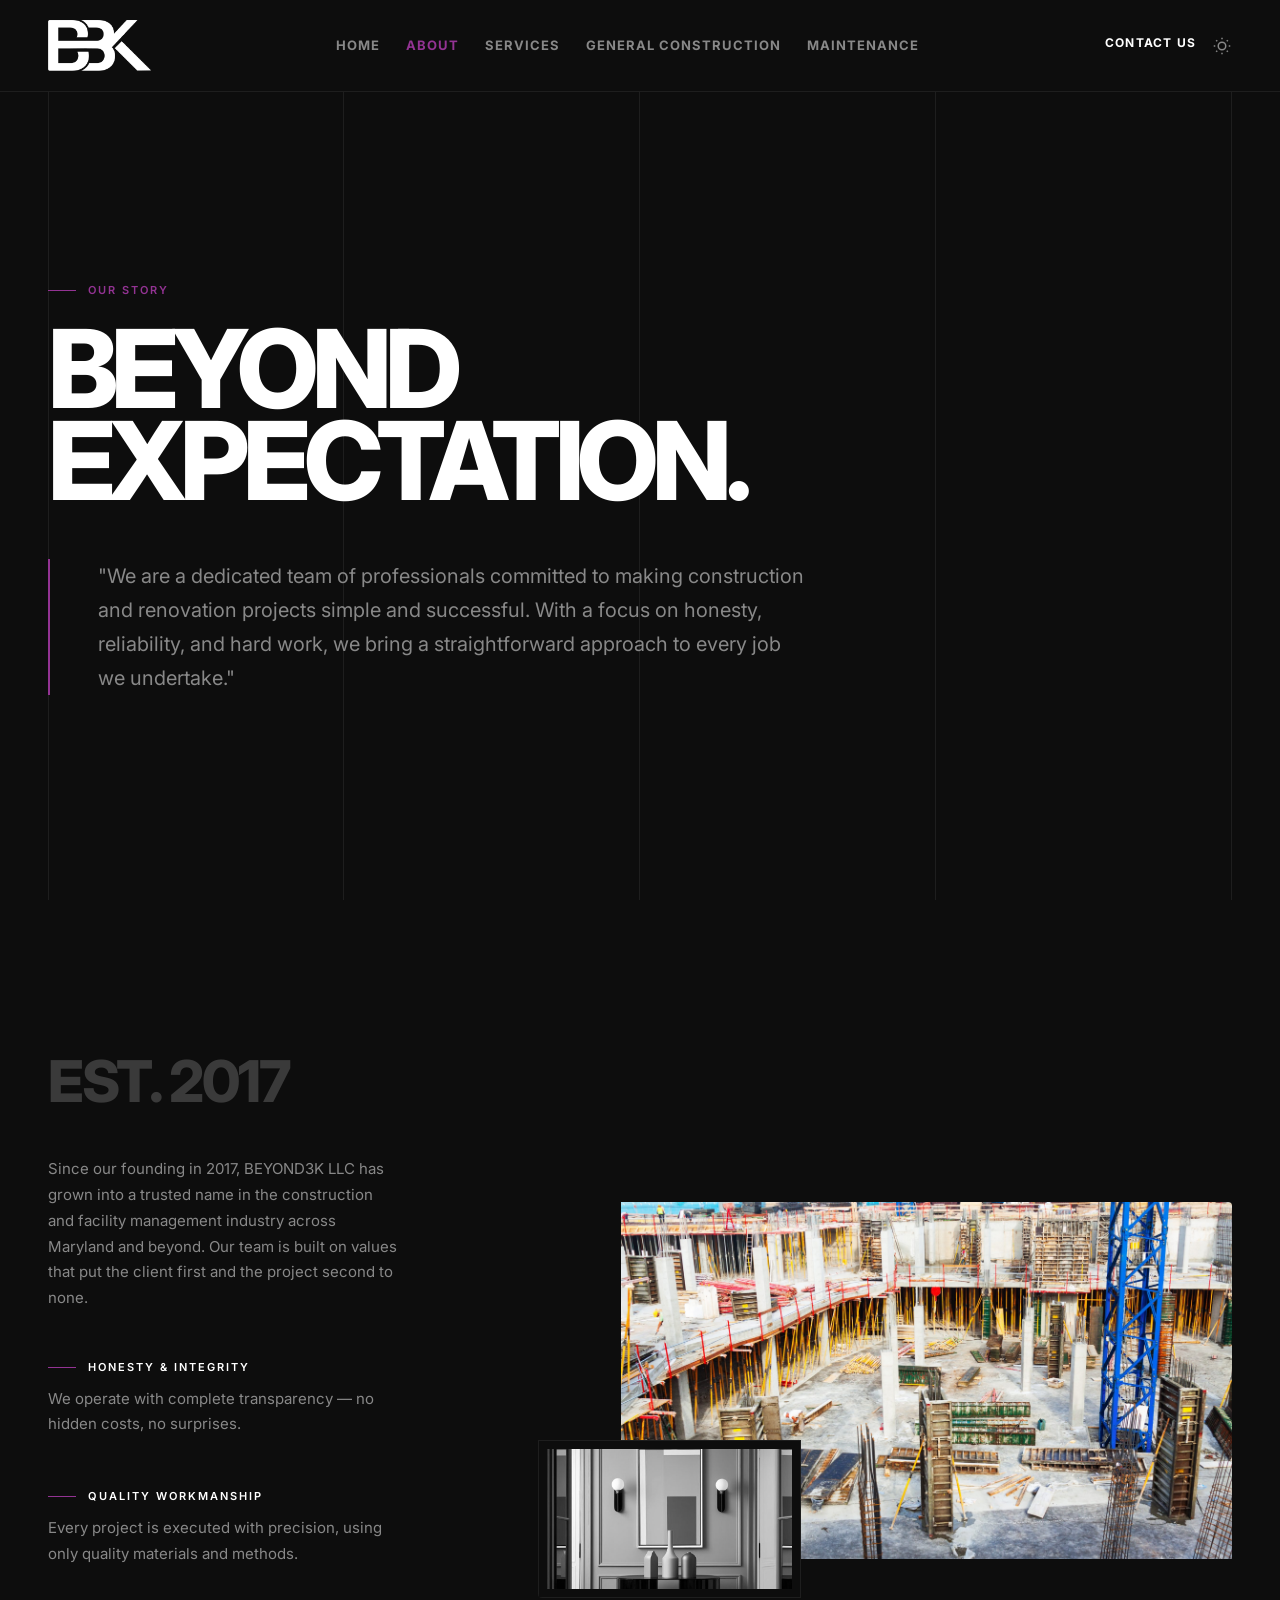
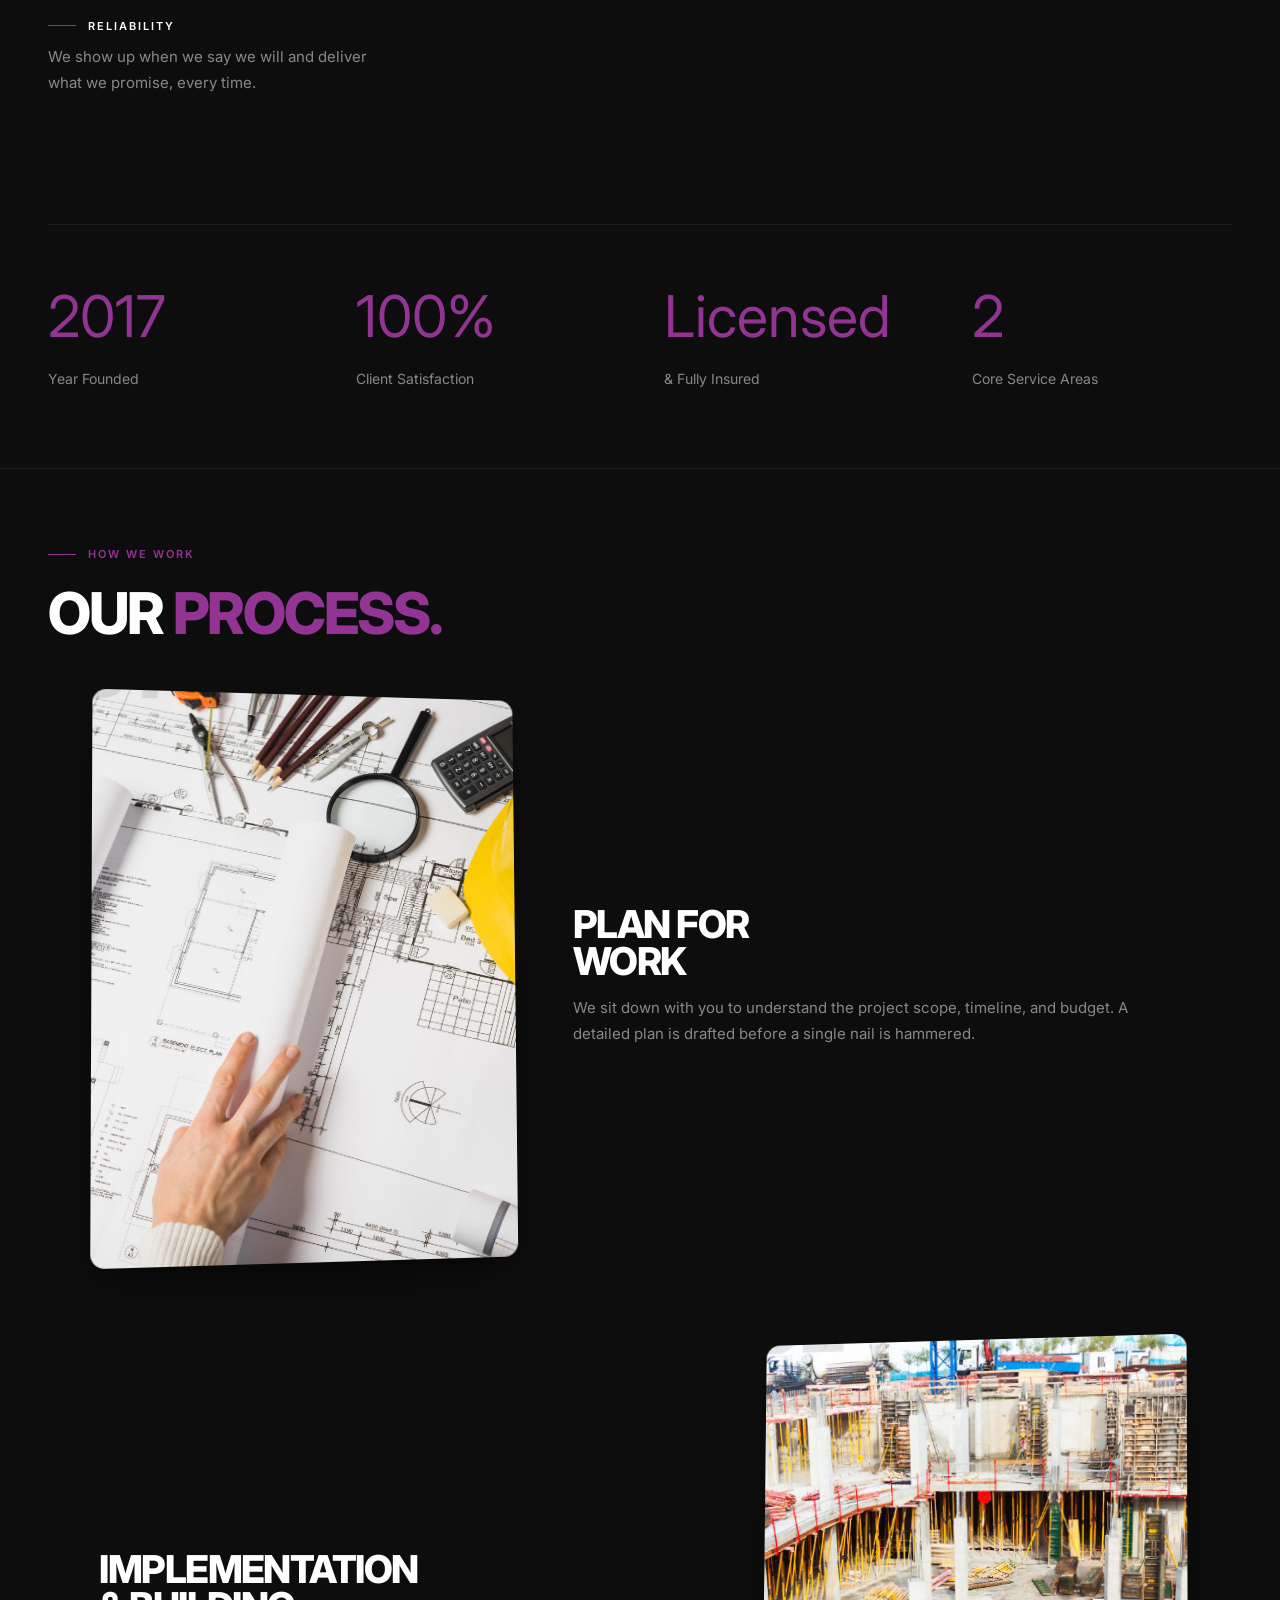
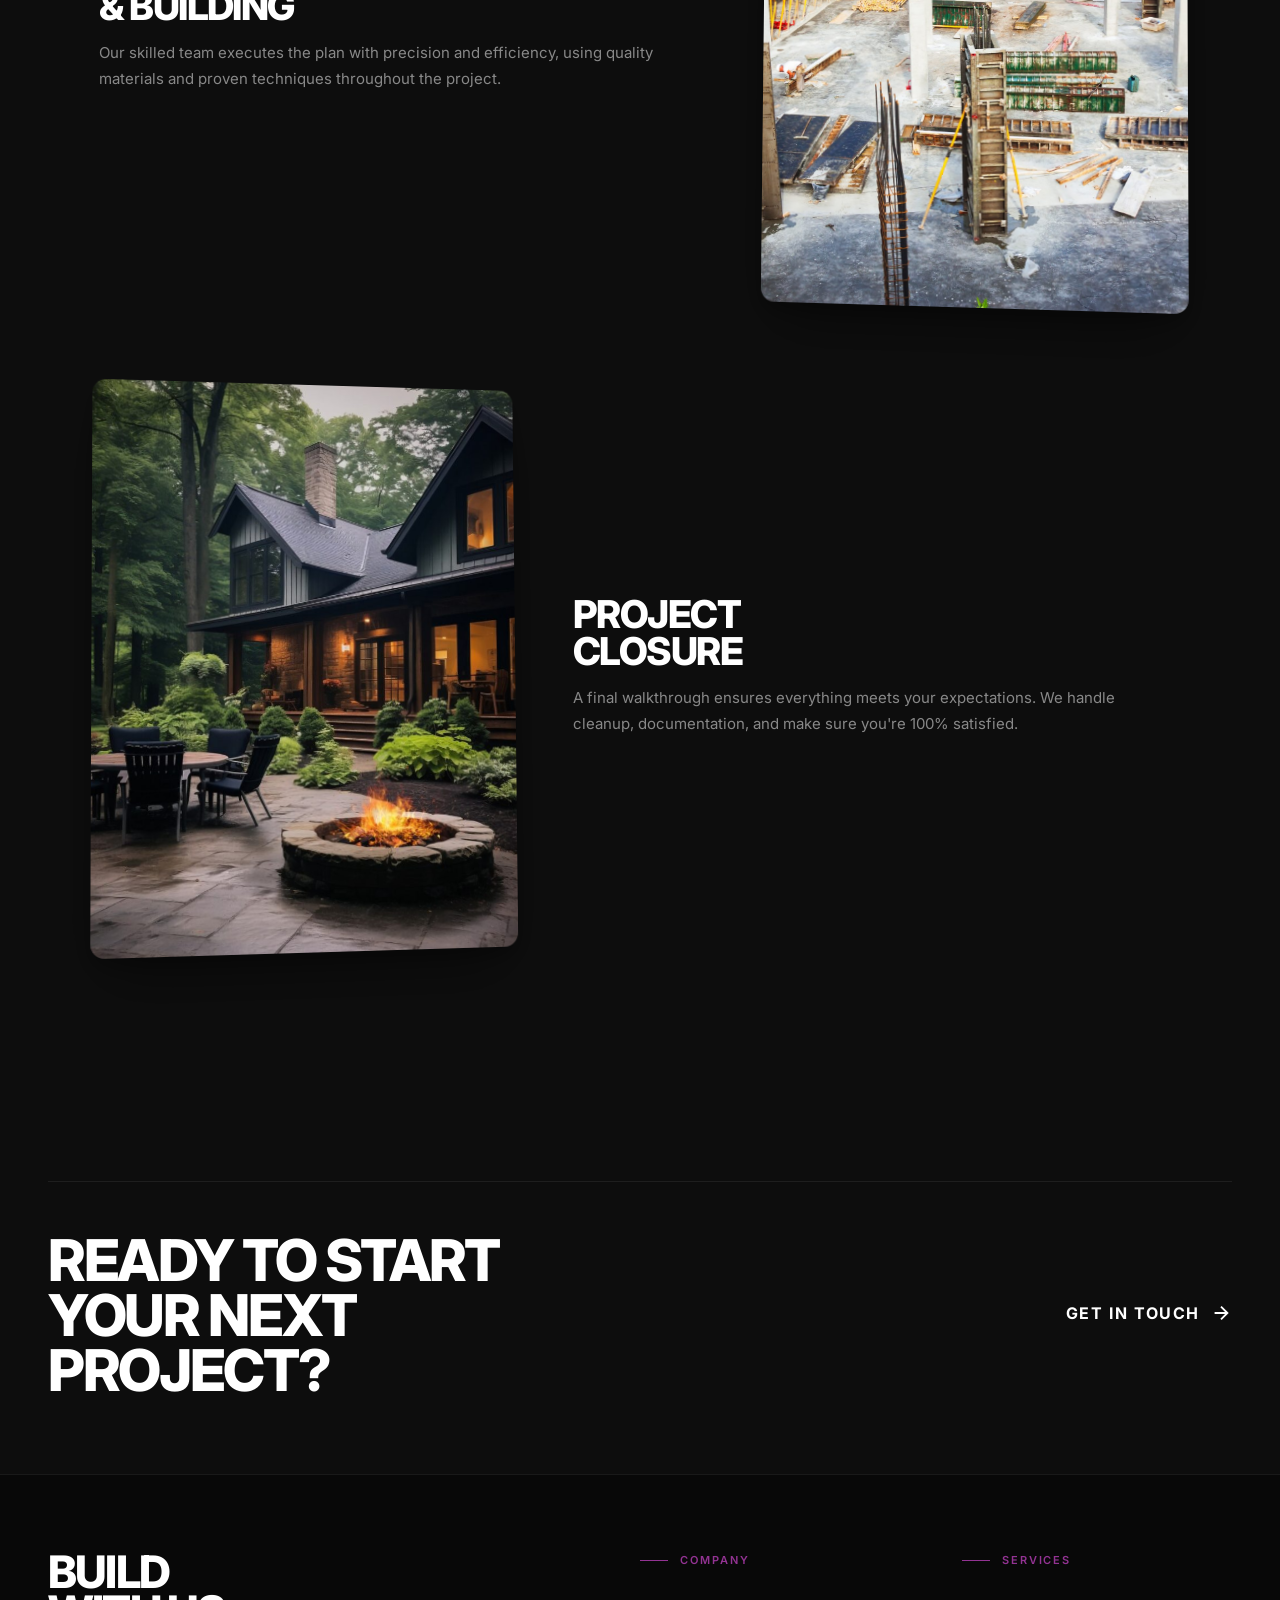
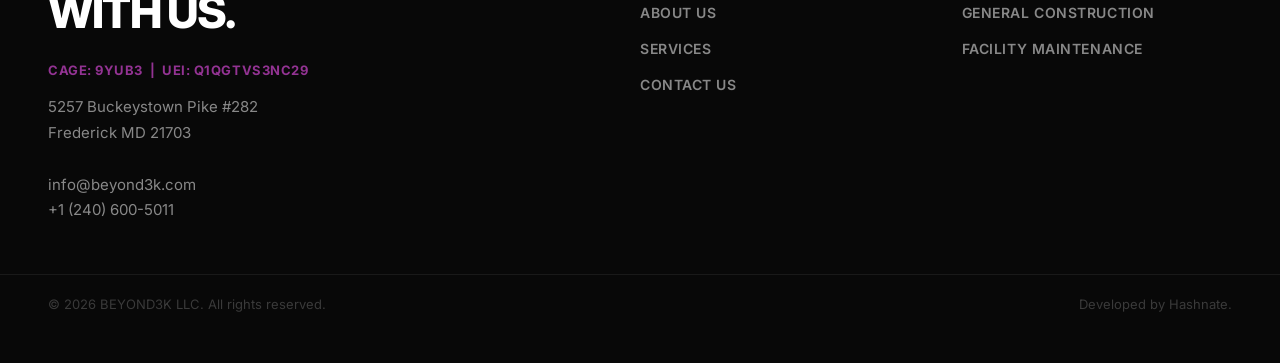
==== commit 56409faf: "feat: Implement new global styling system and apply to core pages." ====
--- a/about.html
+++ b/about.html
@@ -1,21 +1,22 @@
 <!DOCTYPE html>
 <html lang="en">
+
 <head>
   <meta charset="UTF-8">
   <meta name="viewport" content="width=device-width, initial-scale=1.0">
   <title>About Us – BEYOND3K LLC</title>
-  <meta name="description" content="Learn about BEYOND3K LLC – Founded in 2017, we are dedicated professionals in construction and renovation.">
+  <meta name="description"
+    content="Learn about BEYOND3K LLC – Founded in 2017, a dedicated team of professionals in construction and renovation across Maryland.">
   <link rel="icon" type="image/png" href="assets/Beyond3K.png">
 
   <link rel="preconnect" href="https://fonts.googleapis.com">
   <link rel="preconnect" href="https://fonts.gstatic.com" crossorigin>
   <link href="https://fonts.googleapis.com/css2?family=Inter:wght@400;600;800;900&display=swap" rel="stylesheet">
-  
   <link rel="stylesheet" href="css/style.css">
 </head>
+
 <body>
 
-  <!-- BACKGROUND GRID LINES FOR ARCHITECTURAL FEEL -->
   <div class="grid-lines">
     <div class="grid-line"></div>
     <div class="grid-line"></div>
@@ -23,28 +24,27 @@
     <div class="grid-line"></div>
   </div>
 
-  <!-- HEADER -->
   <header class="header">
     <div class="container header-inner">
       <a href="index.html" class="logo" aria-label="BEYOND3K LLC">
         <img src="assets/Beyond3K.png" alt="BEYOND3K LLC">
       </a>
-      
       <nav class="nav-links">
         <a href="index.html" class="nav-link">Home</a>
-        <a href="about.html" class="nav-link" style="color: var(--accent);">About</a>
+        <a href="about.html" class="nav-link active">About</a>
         <a href="services.html" class="nav-link">Services</a>
         <a href="general-construction.html" class="nav-link">General Construction</a>
         <a href="facility-maintenance.html" class="nav-link">Maintenance</a>
       </nav>
-
       <div class="theme-toggle-wrap">
-        <a href="contact.html" class="btn-editorial" style="color: inherit; font-size: 0.75rem;">Contact Us</a>
-        <button class="theme-toggle" aria-label="Toggle Theme">
-          <svg viewBox="0 0 24 24" fill="none" stroke="currentColor" stroke-width="2"><circle cx="12" cy="12" r="5"></circle><line x1="12" y1="1" x2="12" y2="3"></line><line x1="12" y1="21" x2="12" y2="23"></line><line x1="4.22" y1="4.22" x2="5.64" y2="5.64"></line><line x1="18.36" y1="18.36" x2="19.78" y2="19.78"></line><line x1="1" y1="12" x2="3" y2="12"></line><line x1="21" y1="12" x2="23" y2="12"></line><line x1="4.22" y1="19.78" x2="5.64" y2="18.36"></line><line x1="18.36" y1="5.64" x2="19.78" y2="4.22"></line></svg>
-        </button>
+        <a href="contact.html" class="btn-editorial">Contact Us</a>
+        <button class="theme-toggle" aria-label="Toggle Theme"></button>
         <button class="mobile-toggle" aria-label="Toggle Menu">
-          <svg viewBox="0 0 24 24" fill="none" stroke="currentColor" stroke-width="2"><line x1="3" y1="12" x2="21" y2="12"></line><line x1="3" y1="6" x2="21" y2="6"></line><line x1="3" y1="18" x2="21" y2="18"></line></svg>
+          <svg viewBox="0 0 24 24" fill="none" stroke="currentColor" stroke-width="2">
+            <line x1="3" y1="12" x2="21" y2="12"></line>
+            <line x1="3" y1="6" x2="21" y2="6"></line>
+            <line x1="3" y1="18" x2="21" y2="18"></line>
+          </svg>
         </button>
       </div>
     </div>
@@ -59,130 +59,186 @@
     <a href="contact.html">Contact Us</a>
   </div>
 
-  <!-- MASSIVE TITLE OVERLAY -->
-  <section class="section-editorial" style="padding-top: clamp(140px, 12vw, 200px); padding-bottom: clamp(60px, 8vw, 120px); min-height: 100vh; display: flex; align-items: flex-start; justify-content: center; flex-direction: column;">
-    <div class="container relative">
-      <span class="eyebrow" style="margin-bottom: 24px;">Our Story</span>
-      <h1 class="headline-mega" style="line-height: 0.8; letter-spacing: -0.07em;">
-        BEYOND<br>
-        EXPECTATION.
+  <!-- HERO -->
+  <section class="section-editorial"
+    style="padding-top:clamp(120px,12vw,200px); padding-bottom:var(--space-20x); min-height:100svh; display:flex; align-items:flex-start; justify-content:center; flex-direction:column;">
+    <div class="container">
+      <span class="eyebrow" style="margin-bottom:var(--space-3x);">Our Story</span>
+      <h1 class="headline-mega" style="line-height:0.85; letter-spacing:-0.06em;">
+        BEYOND<br>EXPECTATION.
       </h1>
       <p class="about-hero-text">
-        "We are a dedicated team of professionals committed to making construction and renovation projects simple and successful. With a focus on honesty, reliability, and hard work, we bring a straightforward approach to every job we undertake."
+        "We are a dedicated team of professionals committed to making construction and renovation projects simple and
+        successful. With a focus on honesty, reliability, and hard work, we bring a straightforward approach to every
+        job we undertake."
       </p>
     </div>
   </section>
 
-  <!-- OVERLAPPING IMAGES & TEXT -->
+  <!-- ABOUT OVERVIEW -->
   <section class="section-editorial">
     <div class="container about-editorial">
       <div class="about-text-block">
-        <h2 class="headline-xl" style="margin-bottom: 40px; color: var(--text-muted);">EST. 2017</h2>
-        <p class="text-body-lg" style="margin-bottom: 40px;">
-          Since our founding in 2017, BEYOND3K LLC has grown into a trusted name in the construction and facility management industry across Maryland and beyond. Our team is built on values that put the client first and the project second to none.
+        <h2 class="headline-xl" style="color:var(--text-muted); margin-bottom:var(--space-6x);">EST. 2017</h2>
+        <p class="text-body-lg" style="margin-bottom:var(--space-6x);">
+          Since our founding in 2017, BEYOND3K LLC has grown into a trusted name in the construction and facility
+          management industry across Maryland and beyond. Our team is built on values that put the client first and the
+          project second to none.
         </p>
         <ul class="about-values-list">
           <li>
-            <span class="eyebrow" style="color: var(--text-primary); margin-bottom: 12px;">Honesty & Integrity</span>
-            <p class="text-body-lg" style="font-size: 1rem; color: var(--text-secondary);">We operate with complete transparency — no hidden costs, no surprises.</p>
+            <span class="eyebrow" style="color:var(--text-primary); margin-bottom:10px;">Honesty &amp; Integrity</span>
+            <p class="text-body-lg" style="font-size:0.9375rem;">We operate with complete transparency — no hidden
+              costs, no surprises.</p>
           </li>
           <li>
-            <span class="eyebrow" style="color: var(--text-primary); margin-bottom: 12px;">Quality Workmanship</span>
-            <p class="text-body-lg" style="font-size: 1rem; color: var(--text-secondary);">Every project is executed with precision, using only quality materials and methods.</p>
+            <span class="eyebrow" style="color:var(--text-primary); margin-bottom:10px;">Quality Workmanship</span>
+            <p class="text-body-lg" style="font-size:0.9375rem;">Every project is executed with precision, using only
+              quality materials and methods.</p>
+          </li>
+          <li>
+            <span class="eyebrow" style="color:var(--text-primary); margin-bottom:10px;">Reliability</span>
+            <p class="text-body-lg" style="font-size:0.9375rem;">We show up when we say we will and deliver what we
+              promise, every time.</p>
           </li>
         </ul>
       </div>
-      
       <div class="about-images-wrap">
-        <div class="about-img-large" style="width: 100%;">
-          <img src="assets/building-concrete-house-scaled.jpg" alt="Construction Flow">
-        </div>
-        <div class="about-img-small" style="left: -10%; bottom: -15%; z-index: 5;">
-          <img src="assets/modern-styled-small-entryway_23-2150712857-e1719752940560-819x1024.jpg" alt="Modern Interior" style="filter: grayscale(1);">
-        </div>
-      </div>
-    </div>
-  </section>
-
-  <!-- STAGGERED WORK PROCESS -->
-  <section class="services-staggered" style="border-top: 1px solid var(--border-color); margin-top: var(--space-10x);">
-    <div class="container">
-      <div style="margin-bottom: var(--space-10x);">
+        <div class="about-img-large">
+          <img src="assets/building-concrete-house-scaled.jpg" alt="Construction">
+        </div>
+        <div class="about-img-small">
+          <img src="assets/modern-styled-small-entryway_23-2150712857-e1719752940560-819x1024.jpg" alt="Modern Interior"
+            style="filter:grayscale(1);">
+        </div>
+      </div>
+    </div>
+  </section>
+
+  <!-- STATS ROW -->
+  <section class="section-editorial" style="padding-top:0;">
+    <div class="container">
+      <div
+        style="display:grid; grid-template-columns:repeat(auto-fit,minmax(160px,1fr)); gap:var(--space-6x); border-top:1px solid var(--border-color); padding-top:var(--space-6x);">
+        <div>
+          <div class="headline-xl" style="color:var(--accent);">2017</div>
+          <p class="text-body-lg" style="font-size:0.875rem; margin-top:8px;">Year Founded</p>
+        </div>
+        <div>
+          <div class="headline-xl" style="color:var(--accent);">100%</div>
+          <p class="text-body-lg" style="font-size:0.875rem; margin-top:8px;">Client Satisfaction</p>
+        </div>
+        <div>
+          <div class="headline-xl" style="color:var(--accent);">Licensed</div>
+          <p class="text-body-lg" style="font-size:0.875rem; margin-top:8px;">&amp; Fully Insured</p>
+        </div>
+        <div>
+          <div class="headline-xl" style="color:var(--accent);">2</div>
+          <p class="text-body-lg" style="font-size:0.875rem; margin-top:8px;">Core Service Areas</p>
+        </div>
+      </div>
+    </div>
+  </section>
+
+  <!-- WORK PROCESS -->
+  <section class="services-staggered" style="border-top:1px solid var(--border-color);">
+    <div class="container">
+      <div style="margin-bottom:var(--space-10x);">
         <span class="eyebrow">How We Work</span>
-        <h2 class="headline-xl">Process.</h2>
+        <h2 class="headline-xl">Our <span style="color:var(--accent);">Process.</span></h2>
       </div>
 
       <div class="service-item-offset">
         <div class="service-img">
-          <img src="assets/crop-architect-opening-blueprint-1.jpg" alt="Plan" style="width: 100%; height: 100%;">
+          <img src="assets/crop-architect-opening-blueprint-1.jpg" alt="Plan">
           <div class="service-num">01</div>
         </div>
         <div class="service-text">
-          <h3 class="headline-lg" style="margin-bottom: 24px;">Plan For<br>Work</h3>
-          <p class="text-body-lg">We sit down with you to understand the project scope, timeline, and budget. A detailed plan is drafted before a single nail is hammered.</p>
+          <h3 class="headline-lg" style="margin-bottom:16px;">Plan For<br>Work</h3>
+          <p class="text-body-lg">We sit down with you to understand the project scope, timeline, and budget. A detailed
+            plan is drafted before a single nail is hammered.</p>
         </div>
       </div>
 
       <div class="service-item-offset reversed">
         <div class="service-img">
-          <img src="assets/building-concrete-house-scaled.jpg" alt="Implementation" style="width: 100%; height: 100%;">
+          <img src="assets/building-concrete-house-scaled.jpg" alt="Implementation">
           <div class="service-num">02</div>
         </div>
         <div class="service-text">
-          <h3 class="headline-lg" style="margin-bottom: 24px;">Implementation<br>& Building</h3>
-          <p class="text-body-lg">Our skilled team executes the plan with precision and efficiency, using quality materials and proven techniques throughout the project.</p>
+          <h3 class="headline-lg" style="margin-bottom:16px;">Implementation<br>&amp; Building</h3>
+          <p class="text-body-lg">Our skilled team executes the plan with precision and efficiency, using quality
+            materials and proven techniques throughout the project.</p>
         </div>
       </div>
 
       <div class="service-item-offset">
         <div class="service-img">
-          <img src="assets/rustic-patio-furniture-house-deck-with-vegetation_23-2150698298-e1719753068712-820x1024.jpg" alt="Closure" style="width: 100%; height: 100%;">
+          <img src="assets/rustic-patio-furniture-house-deck-with-vegetation_23-2150698298-e1719753068712-820x1024.jpg"
+            alt="Closure">
           <div class="service-num">03</div>
         </div>
         <div class="service-text">
-          <h3 class="headline-lg" style="margin-bottom: 24px;">Project<br>Closure</h3>
-          <p class="text-body-lg">A final walkthrough ensures everything meets your expectations. We handle cleanup, documentation, and make sure you're 100% satisfied.</p>
-        </div>
-      </div>
-    </div>
-  </section>
-
-  <!-- ASYMMETRICAL FOOTER (Reused) -->
+          <h3 class="headline-lg" style="margin-bottom:16px;">Project<br>Closure</h3>
+          <p class="text-body-lg">A final walkthrough ensures everything meets your expectations. We handle cleanup,
+            documentation, and make sure you're 100% satisfied.</p>
+        </div>
+      </div>
+    </div>
+  </section>
+
+  <!-- CTA -->
+  <section class="section-editorial">
+    <div class="container">
+      <div
+        style="display:flex; flex-wrap:wrap; align-items:center; justify-content:space-between; gap:var(--space-10x); border-top:1px solid var(--border-color); padding-top:var(--space-10x);">
+        <h2 class="headline-xl" style="max-width:500px;">Ready to start your next project?</h2>
+        <a href="contact.html" class="btn-editorial" style="font-size:1rem;">
+          Get In Touch
+          <svg viewBox="0 0 24 24" width="22" height="22" fill="none" stroke="currentColor" stroke-width="2">
+            <path d="M5 12h14M12 5l7 7-7 7" />
+          </svg>
+        </a>
+      </div>
+    </div>
+  </section>
+
+  <!-- FOOTER -->
   <footer class="footer-editorial">
     <div class="container footer-grid-ed">
       <div>
         <h2 class="footer-mega-text">Build<br>With Us.</h2>
-        <div style="font-weight: 700; color: var(--accent); margin-bottom: 16px;">CAGE: 9YUB3 | UEI: Q1QGTVS3NC29</div>
-        <p class="text-body-lg" style="font-size: 1rem; max-width: 300px;">
+        <div
+          style="font-weight:700; color:var(--accent); margin-bottom:14px; font-size:0.8125rem; letter-spacing:0.04em;">
+          CAGE: 9YUB3 &nbsp;|&nbsp; UEI: Q1QGTVS3NC29</div>
+        <p class="text-body-lg" style="font-size:0.9375rem; max-width:280px;">
           5257 Buckeystown Pike #282<br>Frederick MD 21703<br><br>
-          info@beyond3k.com<br>
-          +1 (240) 600-5011
+          info@beyond3k.com<br>+1 (240) 600-5011
         </p>
       </div>
-
       <div>
-        <span class="eyebrow" style="margin-bottom: 40px;">Company</span>
+        <span class="eyebrow" style="margin-bottom:32px;">Company</span>
         <ul class="footer-links-ed">
           <li><a href="about.html">About Us</a></li>
           <li><a href="services.html">Services</a></li>
           <li><a href="contact.html">Contact Us</a></li>
         </ul>
       </div>
-
       <div>
-        <span class="eyebrow" style="margin-bottom: 40px;">Services</span>
+        <span class="eyebrow" style="margin-bottom:32px;">Services</span>
         <ul class="footer-links-ed">
           <li><a href="general-construction.html">General Construction</a></li>
           <li><a href="facility-maintenance.html">Facility Maintenance</a></li>
         </ul>
       </div>
     </div>
-    <div class="container footer-bottom" style="margin-top: var(--space-10x); border-top: 1px solid var(--border-color); padding-top: 24px; color: var(--text-muted); font-size: 0.875rem; display: flex; justify-content: space-between;">
-      <span>© 2026 BEYOND3K LLC.</span>
+    <div class="container footer-bottom">
+      <span>© 2026 BEYOND3K LLC. All rights reserved.</span>
       <span>Developed by Hashnate.</span>
     </div>
   </footer>
 
   <script src="js/main.js"></script>
 </body>
-</html>
+
+</html>
--- a/css/style.css
+++ b/css/style.css
@@ -1,5 +1,5 @@
 /* =============================================================
-   BEYOND3K LLC — Production CSS
+   BEYOND3K LLC — Production CSS  v2.0
    ============================================================= */
 
 :root {
@@ -19,7 +19,7 @@
   --accent: #933393;
   --accent-soft: rgba(147, 51, 147, 0.14);
 
-  /* SPACING — tighter, more intentional */
+  /* SPACING */
   --space-unit: 8px;
   --space-3x: 24px;
   --space-6x: 48px;
@@ -28,9 +28,9 @@
   --space-30x: clamp(48px, 10vw, 112px);
 
   /* LAYOUT */
-  --topbar-height: 40px;
   --header-height: 68px;
   --container-max: 1400px;
+  --container-pad: clamp(20px, 4vw, 48px);
 
   --font-family: 'Inter', system-ui, -apple-system, sans-serif;
 }
@@ -74,7 +74,6 @@
   -moz-osx-font-smoothing: grayscale;
   transition: background-color 0.4s ease, color 0.4s ease;
   overflow-x: hidden;
-  padding-top: 0;
 }
 
 img {
@@ -100,7 +99,7 @@
 }
 
 /* =============================================================
-   TYPOGRAPHY — sane editorial scale
+   TYPOGRAPHY
    ============================================================= */
 h1,
 h2,
@@ -116,11 +115,10 @@
   hyphens: auto;
 }
 
-/* Was clamp(2.5rem, 10vw, 12rem) — 12rem = 192px on large screens, absurd */
 .headline-mega {
   font-size: clamp(2.5rem, 8.5vw, 9.5rem);
   letter-spacing: -0.05em;
-  line-height: 0.8;
+  line-height: 0.85;
   color: var(--text-primary);
   overflow-wrap: break-word;
 }
@@ -129,14 +127,12 @@
   color: var(--accent);
 }
 
-/* Was clamp(2.5rem, 8vw, 7rem) */
 .headline-xl {
-  font-size: clamp(1.875rem, 5vw, 4.75rem);
-}
-
-/* Was clamp(2rem, 5vw, 4rem) */
+  font-size: clamp(1.875rem, 4.5vw, 4.25rem);
+}
+
 .headline-lg {
-  font-size: clamp(1.5rem, 3.2vw, 2.75rem);
+  font-size: clamp(1.5rem, 3vw, 2.5rem);
 }
 
 .eyebrow {
@@ -160,7 +156,6 @@
   flex-shrink: 0;
 }
 
-/* Was clamp(1.125rem, 2vw, 1.5rem) — 1.5rem body text is too large */
 .text-body-lg {
   font-size: clamp(0.9375rem, 1.1vw, 1.0625rem);
   line-height: 1.72;
@@ -176,7 +171,7 @@
   width: 100%;
   max-width: var(--container-max);
   margin: 0 auto;
-  padding: 0 var(--space-6x);
+  padding: 0 var(--container-pad);
 }
 
 .relative {
@@ -184,17 +179,17 @@
 }
 
 /* =============================================================
-   HAIRLINE GRID (architectural feel)
+   HAIRLINE GRID
    ============================================================= */
 .grid-lines {
   position: fixed;
   left: 50%;
   transform: translateX(-50%);
-  top: var(--topbar-height);
+  top: 0;
   bottom: 0;
   width: 100%;
   max-width: var(--container-max);
-  padding: 0 var(--space-6x);
+  padding: 0 var(--container-pad);
   pointer-events: none;
   z-index: 0;
   display: grid;
@@ -207,72 +202,6 @@
 
 .grid-line:first-child {
   border-left: 1px solid var(--border-color);
-}
-
-/* =============================================================
-   TOP BAR
-   ============================================================= */
-.top-bar {
-  position: fixed;
-  top: 0;
-  left: 0;
-  right: 0;
-  height: var(--topbar-height);
-  background: var(--bg-topbar);
-  border-bottom: 1px solid var(--border-color);
-  z-index: 101;
-  display: flex;
-  align-items: center;
-}
-
-.top-bar-inner {
-  display: flex;
-  justify-content: space-between;
-  align-items: center;
-}
-
-.top-bar-links {
-  display: flex;
-  align-items: center;
-  gap: 24px;
-}
-
-.top-bar-links a,
-.top-bar-address {
-  display: flex;
-  align-items: center;
-  gap: 6px;
-  color: var(--text-secondary);
-  font-size: 0.6875rem;
-  font-weight: 600;
-  text-transform: uppercase;
-  letter-spacing: 0.08em;
-  transition: color 0.25s;
-  white-space: nowrap;
-}
-
-.top-bar-links a svg,
-.top-bar-address svg {
-  flex-shrink: 0;
-}
-
-.top-bar-links a:hover {
-  color: var(--accent);
-}
-
-@media (max-width: 900px) {
-  .top-bar-address {
-    display: none;
-  }
-}
-
-@media (max-width: 640px) {
-  .top-bar-links {
-    gap: 12px;
-  }
-  .top-bar-links .tb-label {
-    display: none;
-  }
 }
 
 /* =============================================================
@@ -283,16 +212,11 @@
   top: 0;
   left: 0;
   right: 0;
-  width: 100%;
-  max-width: 100%;
-  margin: 0;
   z-index: 100;
-  padding: 32px 0;
+  padding: 20px 0;
   background: var(--bg-primary);
   border-bottom: 1px solid var(--border-color);
   transition: all 0.5s cubic-bezier(0.19, 1, 0.22, 1);
-  border-radius: 0;
-  overflow: hidden; /* Prevent overflow from inner elements */
 }
 
 [data-theme="light"] .header {
@@ -313,10 +237,9 @@
 }
 
 .logo img {
-  height: clamp(42px, 5vw, 56px);
+  height: clamp(38px, 4vw, 52px);
   width: auto;
   transition: height 0.5s cubic-bezier(0.19, 1, 0.22, 1);
-  filter: brightness(1);
 }
 
 [data-theme="light"] .logo img {
@@ -326,11 +249,11 @@
 .nav-links {
   display: flex;
   align-items: center;
-  gap: 28px;
+  gap: clamp(16px, 2vw, 28px);
 }
 
 .nav-link {
-  font-size: 0.875rem;
+  font-size: 0.8125rem;
   text-transform: uppercase;
   font-weight: 700;
   letter-spacing: 0.08em;
@@ -339,8 +262,9 @@
   white-space: nowrap;
 }
 
-.nav-link:hover {
-  color: var(--text-primary);
+.nav-link:hover,
+.nav-link.active {
+  color: var(--accent);
 }
 
 .theme-toggle-wrap {
@@ -352,8 +276,8 @@
 
 .theme-toggle {
   color: var(--text-secondary);
-  width: 18px;
-  height: 18px;
+  width: 20px;
+  height: 20px;
   transition: color 0.25s;
   display: flex;
   align-items: center;
@@ -370,29 +294,21 @@
 }
 
 .header.scrolled {
-  top: 0;
-  width: 100%;
-  max-width: 100%;
-  margin: 0;
-  padding: 14px 0;
+  padding: 12px 0;
   background: var(--bg-surface);
   border-bottom-color: transparent;
-  border-radius: 0;
-  box-shadow: 
-    0 16px 32px -8px rgba(0, 0, 0, 0.6), 
-    inset 0 -1px 1px rgba(0, 0, 0, 0.4);
-}
+  box-shadow: 0 16px 32px -8px rgba(0, 0, 0, 0.6), inset 0 -1px 1px rgba(0, 0, 0, 0.4);
+}
+
 .header.scrolled .logo img {
-  height: 38px;
+  height: 36px;
 }
 
 [data-theme="light"] .header.scrolled {
   background: rgba(255, 255, 255, 0.95);
   backdrop-filter: blur(16px);
   -webkit-backdrop-filter: blur(16px);
-  box-shadow: 
-    0 16px 32px -8px rgba(0, 0, 0, 0.1), 
-    inset 0 -1px 1px rgba(0, 0, 0, 0.05);
+  box-shadow: 0 16px 32px -8px rgba(0, 0, 0, 0.1), inset 0 -1px 1px rgba(0, 0, 0, 0.05);
 }
 
 /* =============================================================
@@ -443,17 +359,11 @@
   padding: var(--space-20x) 0;
 }
 
-@media (max-width: 768px) {
-  .section-editorial {
-    padding: var(--space-10x) 0;
-  }
-}
-
-/* =============================================================
-   HERO (Homepage Centered 3D)
+/* =============================================================
+   HERO
    ============================================================= */
 .hero-center-wrap {
-  min-height: 100vh;
+  min-height: 100svh;
   display: flex;
   align-items: center;
   justify-content: center;
@@ -483,51 +393,76 @@
   text-align: center;
 }
 
+/* Hero headline: capped at a reasonable max */
 .hero-headline {
-  font-size: clamp(3.5rem, 14vw, 12rem);
+  font-size: clamp(3rem, 12vw, 10rem);
   line-height: 0.85;
   margin-bottom: var(--space-6x);
 }
 
 .hero-subtext {
-  max-width: 640px;
+  max-width: 580px;
   margin-left: auto;
   margin-right: auto;
 }
 
 /* =============================================================
+   TRUST MARQUEE
+   ============================================================= */
+.trust-marquee {
+  border-top: 1px solid var(--border-color);
+  border-bottom: 1px solid var(--border-color);
+  padding: 22px 0;
+  display: flex;
+  justify-content: space-between;
+  align-items: center;
+  gap: 16px;
+  text-transform: uppercase;
+  font-weight: 700;
+  font-size: clamp(0.75rem, 1.1vw, 0.9375rem);
+  color: var(--text-secondary);
+  flex-wrap: wrap;
+}
+
+.trust-marquee span {
+  color: var(--accent);
+}
+
+/* =============================================================
    ABOUT SECTION
    ============================================================= */
 .about-editorial {
   display: grid;
-  grid-template-columns: clamp(300px, 35vw, 420px) 1fr;
-  gap: clamp(40px, 8vw, 100px);
+  grid-template-columns: clamp(280px, 33vw, 400px) 1fr;
+  gap: clamp(40px, 7vw, 90px);
   padding-top: var(--space-20x);
   position: relative;
   align-items: center;
 }
 
-/* Was 200px — creates a giant blank space above the text */
 .about-text-block {
-  padding-right: var(--space-10x);
-  margin-top: 48px;
+  padding-right: var(--space-6x);
   position: relative;
   z-index: 2;
 }
 
-/* Was 800px — far too tall, overflows on most screens */
+/* Images column: clean, no overflow */
 .about-images-wrap {
   position: relative;
-  height: clamp(400px, 45vh, 520px);
+  height: clamp(360px, 44vh, 500px);
   z-index: 1;
+  overflow: hidden;
+  /* prevent child bleed */
+  border-radius: 4px;
 }
 
 .about-img-large {
   position: absolute;
   top: 0;
   right: 0;
-  width: 86%;
-  height: 86%;
+  width: 88%;
+  height: 90%;
+  overflow: hidden;
 }
 
 .about-img-large img {
@@ -536,16 +471,16 @@
   object-fit: cover;
 }
 
-/* Was left: -20% — causes horizontal overflow */
 .about-img-small {
   position: absolute;
   bottom: 0;
   left: 0;
-  width: 40%;
-  height: 42%;
+  width: 38%;
+  height: 40%;
   border: 1px solid var(--border-color);
   background: var(--bg-primary);
-  padding: 10px;
+  padding: 8px;
+  z-index: 5;
 }
 
 .about-img-small img {
@@ -562,18 +497,11 @@
   padding: var(--space-20x) 0;
 }
 
-@media (max-width: 768px) {
-  .services-staggered {
-    padding: var(--space-10x) 0;
-  }
-}
-
-/* Fixed flex math: image 44% + 4% margin + text flex:1 = 100% */
 .service-item-offset {
   display: flex;
   align-items: center;
   gap: 0;
-  margin-bottom: var(--space-20x); /* Reduced gap */
+  margin-bottom: var(--space-20x);
 }
 
 .service-item-offset.reversed {
@@ -581,14 +509,12 @@
 }
 
 .service-item-offset .service-img {
-  flex: 0 0 35%; /* Reduced from 44% to make it smaller */
-  aspect-ratio: 3 / 4; /* Less tall */
+  flex: 0 0 36%;
+  aspect-ratio: 3 / 4;
   position: relative;
   overflow: hidden;
-  border-radius: 16px;
-  box-shadow: 
-    0 32px 64px -16px rgba(0, 0, 0, 0.5), 
-    0 8px 16px rgba(0, 0, 0, 0.2);
+  border-radius: 14px;
+  box-shadow: 0 28px 56px -14px rgba(0, 0, 0, 0.5), 0 8px 16px rgba(0, 0, 0, 0.2);
   transform: perspective(1000px) rotateY(6deg) rotateX(2deg);
   transition: transform 0.6s cubic-bezier(0.19, 1, 0.22, 1), box-shadow 0.6s ease;
 }
@@ -598,23 +524,19 @@
 }
 
 .service-item-offset:hover .service-img {
-  transform: perspective(1000px) rotateY(0deg) rotateX(0deg) translateY(-8px);
-  box-shadow: 
-    0 40px 80px -16px rgba(0, 0, 0, 0.6), 
-    0 12px 24px rgba(0, 0, 0, 0.3);
+  transform: perspective(1000px) rotateY(0) rotateX(0) translateY(-6px);
+  box-shadow: 0 40px 72px -14px rgba(0, 0, 0, 0.6), 0 12px 24px rgba(0, 0, 0, 0.3);
 }
 
 [data-theme="light"] .service-item-offset .service-img {
-  box-shadow: 
-    0 32px 64px -16px rgba(0, 0, 0, 0.15), 
-    0 8px 16px rgba(0, 0, 0, 0.08);
-}
+  box-shadow: 0 28px 56px -14px rgba(0, 0, 0, 0.12), 0 8px 16px rgba(0, 0, 0, 0.06);
+}
+
 [data-theme="light"] .service-item-offset:hover .service-img {
-  box-shadow: 
-    0 40px 80px -16px rgba(0, 0, 0, 0.2), 
-    0 12px 24px rgba(0, 0, 0, 0.1);
-}
-
+  box-shadow: 0 40px 72px -14px rgba(0, 0, 0, 0.18), 0 12px 24px rgba(0, 0, 0, 0.1);
+}
+
+/* margin logic: opposite sides so there's no gap inconsistency */
 .service-item-offset:not(.reversed) .service-img {
   margin-left: 4%;
 }
@@ -631,51 +553,26 @@
 }
 
 .service-item-offset:hover .service-img img {
-  transform: scale(1.08);
+  transform: scale(1.07);
 }
 
 .service-item-offset .service-text {
   flex: 1;
   padding: 0 var(--space-10x);
-  position: relative;
-  /* No inline width override needed */
-}
-
-/* Was clamp(4rem, 15vw, 10rem) — 10rem number was obscenely large */
-.service-item-offset .service-num {
-  font-size: clamp(3rem, 7.5vw, 6rem);
+}
+
+/* Service number: decorative, contained */
+.service-num {
+  font-size: clamp(2.5rem, 6vw, 5rem);
   font-weight: 900;
   color: var(--text-muted);
-  opacity: 0.09;
+  opacity: 0.12;
   position: absolute;
-  top: -12%;
-  left: -6%;
+  top: -10%;
+  left: -4%;
   line-height: 1;
   pointer-events: none;
   user-select: none;
-}
-
-/* =============================================================
-   TRUST MARQUEE
-   ============================================================= */
-.trust-marquee {
-  border-top: 1px solid var(--border-color);
-  border-bottom: 1px solid var(--border-color);
-  padding: 24px 0;
-  display: flex;
-  justify-content: space-between;
-  align-items: center;
-  gap: 16px;
-  text-transform: uppercase;
-  font-weight: 700;
-  /* Was 1.5rem — too large for a horizontal strip */
-  font-size: clamp(0.8125rem, 1.2vw, 1rem);
-  color: var(--text-secondary);
-  flex-wrap: wrap;
-}
-
-.trust-marquee span {
-  color: var(--accent);
 }
 
 /* =============================================================
@@ -693,13 +590,12 @@
   gap: var(--space-10x);
 }
 
-/* Was clamp(2rem, 5vw, 4rem) */
 .footer-mega-text {
-  font-size: clamp(1.75rem, 3.8vw, 3.25rem);
+  font-size: clamp(1.75rem, 3.5vw, 3rem);
   font-weight: 800;
   text-transform: uppercase;
   line-height: 0.9;
-  margin-bottom: 32px;
+  margin-bottom: 28px;
   color: var(--text-primary);
 }
 
@@ -720,9 +616,8 @@
   color: var(--accent);
 }
 
-/* Was margin-top: 120px inline — replaced with a class */
 .footer-bottom {
-  margin-top: 56px;
+  margin-top: var(--space-10x);
   border-top: 1px solid var(--border-color);
   padding-top: 20px;
   color: var(--text-muted);
@@ -733,21 +628,20 @@
 }
 
 /* =============================================================
-   FORMS — Editorial
+   FORMS
    ============================================================= */
 .form-ed-group {
-  margin-bottom: 40px;
+  margin-bottom: 32px;
   position: relative;
 }
 
-/* Was font-size: 2rem — way too large for a form field */
 .form-ed-input {
   width: 100%;
   background: transparent;
   border: none;
   border-bottom: 2px solid var(--border-heavy);
   padding: 14px 0 8px;
-  font-size: 1.0625rem;
+  font-size: 1rem;
   font-weight: 500;
   color: var(--text-primary);
   border-radius: 0;
@@ -795,29 +689,31 @@
 .mobile-toggle {
   display: none;
   color: var(--text-primary);
-  width: 22px;
-  height: 22px;
-}
-
-@media (max-width: 1080px) {
-  .mobile-toggle {
-    display: flex;
-    align-items: center;
-    justify-content: center;
-  }
-
-  .header .btn-editorial {
-    display: none;
-  }
-}
-
-@media (max-width: 480px) {
-  .header-inner {
-    padding: 0 16px;
-  }
-  .logo {
-    font-size: 1.25rem;
-  }
+  width: 40px;
+  height: 40px;
+  align-items: center;
+  justify-content: center;
+  z-index: 1000;
+  border-radius: 10px;
+  border: 1px solid var(--border-color);
+  background: var(--bg-surface);
+  backdrop-filter: blur(10px);
+  -webkit-backdrop-filter: blur(10px);
+  padding: 0;
+  cursor: pointer;
+  box-shadow: 0 6px 24px -6px rgba(0, 0, 0, 0.25);
+  -webkit-tap-highlight-color: transparent;
+  transition: all 0.3s ease;
+}
+
+.mobile-toggle svg {
+  width: 20px;
+  height: 20px;
+  display: block;
+}
+
+.mobile-toggle svg line {
+  stroke: var(--text-primary);
 }
 
 .mobile-menu {
@@ -839,14 +735,14 @@
 }
 
 .mobile-menu a {
-  font-size: clamp(1.625rem, 5.5vw, 2.75rem);
+  font-size: clamp(1.5rem, 5.5vw, 2.5rem);
   font-weight: 800;
   text-transform: uppercase;
   letter-spacing: -0.04em;
   color: var(--text-primary);
   transition: color 0.25s, padding-left 0.25s;
   border-bottom: 1px solid var(--border-color);
-  padding: 18px 0;
+  padding: 16px 0;
   display: block;
 }
 
@@ -860,7 +756,7 @@
 }
 
 /* =============================================================
-   SERVICE DETAIL PAGES (inline styles → classes)
+   SERVICE DETAIL PAGES
    ============================================================= */
 .service-detail-hero {
   padding: clamp(130px, 14vw, 200px) 0 clamp(48px, 6vw, 80px);
@@ -870,15 +766,14 @@
   display: grid;
   grid-template-columns: 1fr 2fr;
   gap: clamp(32px, 5vw, 72px);
-  margin-top: clamp(48px, 6vw, 80px);
-  align-items: end;
-}
-
-/* Full-bleed image */
+  margin-top: clamp(40px, 5vw, 72px);
+  align-items: start;
+}
+
 .huge-image-bleed {
-  width: calc(100% + var(--space-6x) * 2);
-  margin-left: calc(var(--space-6x) * -1);
-  height: clamp(280px, 55vh, 700px);
+  width: calc(100% + var(--container-pad) * 2);
+  margin-left: calc(var(--container-pad) * -1);
+  height: clamp(260px, 50vh, 620px);
   margin-top: var(--space-20x);
   margin-bottom: var(--space-20x);
   overflow: hidden;
@@ -888,7 +783,7 @@
   width: 100%;
   height: 100%;
   object-fit: cover;
-  filter: grayscale(0.15);
+  filter: grayscale(0.12);
 }
 
 .service-detail-list {
@@ -900,7 +795,7 @@
 }
 
 .service-detail-list li {
-  font-size: clamp(1rem, 1.5vw, 1.25rem);
+  font-size: clamp(0.9375rem, 1.4vw, 1.125rem);
   font-weight: 600;
   color: var(--text-primary);
 }
@@ -910,37 +805,56 @@
   font-size: 0.875rem;
   font-weight: 400;
   color: var(--text-secondary);
-  margin-top: 4px;
-}
-
-/* =============================================================
-   CONTACT
-   ============================================================= */
-.contact-split {
+  margin-top: 3px;
+}
+
+/* =============================================================
+   CONTACT PAGE
+   ============================================================= */
+.contact-grid {
   display: grid;
   grid-template-columns: 1fr 1fr;
-  /* must clear topbar + header */
-  padding-top: clamp(120px, 13vw, 160px);
-  min-height: 90vh;
+  padding-top: clamp(110px, 12vw, 160px);
+  gap: clamp(32px, 5vw, 64px);
   align-items: start;
-  gap: 0;
+  padding-bottom: var(--space-20x);
 }
 
 .contact-info-col {
-  padding-right: clamp(32px, 5vw, 64px);
+  padding-right: clamp(16px, 3vw, 40px);
   padding-bottom: var(--space-20x);
 }
 
 .contact-form-col {
   border-left: 1px solid var(--border-color);
-  padding-left: clamp(32px, 5vw, 64px);
+  padding-left: clamp(24px, 4vw, 56px);
   padding-bottom: var(--space-20x);
 }
 
+/* Contact detail text — responsive sizes */
+.contact-address-text {
+  font-size: clamp(1.125rem, 2vw, 1.375rem);
+  color: var(--text-primary);
+  line-height: 1.6;
+  font-weight: 400;
+}
+
+.contact-phone-text {
+  font-size: clamp(1.5rem, 3vw, 2.25rem);
+  color: var(--text-primary);
+  font-weight: 800;
+  letter-spacing: -0.04em;
+}
+
+.contact-email-text {
+  font-size: clamp(1rem, 1.8vw, 1.375rem);
+  color: var(--text-primary);
+}
+
 .map-full {
-  width: calc(100% + var(--space-6x) * 2);
-  margin-left: calc(var(--space-6x) * -1);
-  height: clamp(300px, 50vh, 560px);
+  width: calc(100% + var(--container-pad) * 2);
+  margin-left: calc(var(--container-pad) * -1);
+  height: clamp(280px, 45vh, 520px);
   filter: grayscale(1) contrast(1.1);
   overflow: hidden;
 }
@@ -952,7 +866,9 @@
   display: block;
 }
 
-/* Services advantages */
+/* =============================================================
+   SERVICES PAGE
+   ============================================================= */
 .advantage-list {
   display: grid;
   grid-template-columns: 1fr;
@@ -963,106 +879,136 @@
 .advantage-row {
   display: grid;
   grid-template-columns: 1fr 2fr;
-  padding: 36px 0;
+  padding: var(--space-6x) 0;
   border-bottom: 1px solid var(--border-color);
-  align-items: start;
-  gap: 32px;
+  align-items: center;
+  gap: clamp(20px, 4vw, 48px);
 }
 
 .advantage-col h3 {
-  font-size: clamp(1.125rem, 2.2vw, 1.875rem);
+  font-size: clamp(1.25rem, 2.5vw, 2rem);
   margin: 0;
 }
 
 /* =============================================================
-   RESPONSIVE
-   ============================================================= */
-@media (max-width: 1280px) {
-  .container {
-    padding: 0 4vw;
-  }
-
-  .grid-lines {
-    padding: 0 4vw;
-  }
-
-  .huge-image-bleed {
-    width: calc(100% + 8vw);
-    margin-left: -4vw;
-  }
-
-  .map-full {
-    width: calc(100% + 8vw);
-    margin-left: -4vw;
-  }
-}
-
+   ABOUT PAGE SPECIFICS
+   ============================================================= */
+.about-hero-text {
+  margin-top: var(--space-10x);
+  max-width: 760px;
+  font-size: clamp(1rem, 2.2vw, 1.25rem);
+  border-left: 2px solid var(--accent);
+  padding-left: var(--space-6x);
+  line-height: 1.7;
+  color: var(--text-secondary);
+}
+
+.about-values-list {
+  margin-bottom: var(--space-10x);
+  display: flex;
+  flex-direction: column;
+  gap: var(--space-10x);
+}
+
+/* Form helpers */
+.form-split-2 {
+  display: grid;
+  grid-template-columns: 1fr 1fr;
+  gap: var(--space-6x);
+}
+
+/* =============================================================
+   RESPONSIVE — Breakpoints
+   ============================================================= */
+
+/* ---- 1200px ---- */
+@media (max-width: 1200px) {
+  .nav-links {
+    gap: clamp(12px, 1.5vw, 20px);
+  }
+
+  .nav-link {
+    font-size: 0.75rem;
+  }
+}
+
+/* ---- 1080px ---- */
 @media (max-width: 1080px) {
+
+  /* Show hamburger, hide desktop nav */
+  .nav-links {
+    display: none;
+  }
+
+  .mobile-toggle {
+    display: flex !important;
+  }
+
+  .header .btn-editorial {
+    display: none;
+  }
+
+  /* Hero */
   .hero-center-wrap {
-    min-height: 90vh;
-    padding-top: 140px;
-  }
-
+    min-height: 90svh;
+    padding-top: clamp(100px, 12vw, 140px);
+  }
+
+  /* About layout */
   .about-editorial {
     grid-template-columns: 1fr;
     padding-top: var(--space-10x);
+    gap: var(--space-10x);
   }
 
   .about-text-block {
-    margin-top: 0;
-    padding: 0;
-    margin-bottom: var(--space-10x);
+    padding-right: 0;
   }
 
   .about-images-wrap {
-    height: 52vh;
-    min-height: 350px;
-    margin-bottom: var(--space-10x);
+    height: clamp(300px, 50vw, 460px);
+    width: 100%;
+    overflow: hidden;
   }
 
   .about-img-large {
-    width: 95%;
-    right: 0;
+    width: 100%;
+    height: 88%;
   }
 
   .about-img-small {
-    width: 50%;
-    left: 0 !important;
-    bottom: -10% !important;
-  }
-
+    width: 44%;
+    height: 38%;
+  }
+
+  /* Services stagger → vertical */
   .service-item-offset,
   .service-item-offset.reversed {
     flex-direction: column;
   }
 
   .service-item-offset .service-img,
-  .service-item-offset:not(.reversed) .service-img,
   .service-item-offset.reversed .service-img {
     flex: none;
-    width: 90%;
-    margin: 0 auto;
+    width: min(90%, 480px);
+    margin: 0 auto !important;
     aspect-ratio: 16 / 9;
-    transform: perspective(1000px) rotateX(4deg); /* Simplify 3D effect on mobile */
-  }
-
-  .service-item-offset.reversed .service-img {
-    transform: perspective(1000px) rotateX(4deg);
+    transform: perspective(1000px) rotateX(3deg);
   }
 
   .service-item-offset .service-text,
-  .service-item-offset:not(.reversed) .service-text,
   .service-item-offset.reversed .service-text {
     padding: var(--space-6x) 0 0;
     width: 100%;
-    text-align: left; /* Keep left aligned for consistency */
-  }
-
-  .service-item-offset .service-num {
+    text-align: left;
+  }
+
+  .service-num {
     left: 0;
     top: -8%;
   }
 
+  /* Grid breakdown */
   .grid-offset-desc {
     grid-template-columns: 1fr;
   }
@@ -1072,12 +1018,10 @@
     gap: var(--space-6x);
   }
 
-  .nav-links {
-    display: none;
-  }
-
-  .contact-split {
+  /* Contact */
+  .contact-grid {
     grid-template-columns: 1fr;
+    padding-top: clamp(100px, 12vw, 140px);
   }
 
   .contact-info-col {
@@ -1092,13 +1036,20 @@
     padding-top: var(--space-10x);
   }
 
+  /* Advantages */
   .advantage-row {
     grid-template-columns: 1fr;
     gap: 14px;
-    padding: 28px 0;
-  }
-}
-
+    padding: var(--space-3x) 0;
+  }
+
+  /* Services staggered section */
+  .services-staggered {
+    padding: var(--space-10x) 0;
+  }
+}
+
+/* ---- 768px ---- */
 @media (max-width: 768px) {
   .container {
     padding: 0 20px;
@@ -1111,7 +1062,7 @@
   .huge-image-bleed {
     width: calc(100% + 40px);
     margin-left: -20px;
-    height: 300px;
+    height: clamp(220px, 40vw, 340px);
     margin-top: var(--space-10x);
     margin-bottom: var(--space-10x);
   }
@@ -1119,114 +1070,83 @@
   .map-full {
     width: calc(100% + 40px);
     margin-left: -20px;
-    height: 350px;
+    height: clamp(260px, 45vw, 400px);
   }
 
   .trust-marquee {
-    display: flex;
     flex-direction: column;
-    gap: 12px;
+    gap: 10px;
     font-size: 0.8125rem;
     text-align: center;
-    padding: 32px 0;
+    padding: 28px 0;
   }
 
   .footer-bottom {
     flex-direction: column;
-    gap: 12px;
+    gap: 10px;
     align-items: center;
     text-align: center;
   }
 
   .headline-mega {
-    font-size: clamp(2.5rem, 9vw, 6rem);
+    font-size: clamp(2.25rem, 9vw, 5rem);
     line-height: 0.9;
   }
-  
+
   .headline-xl {
-    font-size: 2.25rem;
-  }
-  
+    font-size: clamp(1.75rem, 5vw, 2.5rem);
+  }
+
   .headline-lg {
-    font-size: 1.75rem;
-  }
-}
-
+    font-size: clamp(1.375rem, 4vw, 1.875rem);
+  }
+
+  .section-editorial {
+    padding: var(--space-10x) 0;
+  }
+
+  .form-split-2 {
+    grid-template-columns: 1fr;
+    gap: 0;
+  }
+
+  .mobile-menu a {
+    font-size: clamp(1.25rem, 6vw, 1.75rem);
+    padding: 14px 0;
+  }
+}
+
+/* ---- 480px ---- */
 @media (max-width: 480px) {
   .about-img-small {
     display: none;
   }
 
   .service-item-offset .service-img {
-    aspect-ratio: 4 / 3;
+    aspect-ratio: 4/3;
     width: 100%;
   }
 
-  .mobile-menu a {
-    font-size: clamp(1.25rem, 6vw, 1.875rem);
-    padding: 14px 0;
-  }
-
-  .top-bar-links a svg {
-    width: 14px;
-    height: 14px;
-  }
-}
-
-/* Common Section Overrides */
-.section-no-pb { padding-bottom: 0 !important; }
-.section-no-pt { padding-top: 0 !important; }
-
-/* Contact Page Specifics */
-.contact-grid {
-  display: grid;
-  grid-template-columns: 1fr 1fr;
-  padding-top: clamp(120px, 15vw, 180px);
-  gap: var(--space-10x);
-  align-items: start;
-}
-
-@media (max-width: 1024px) {
-  .contact-grid {
-    grid-template-columns: 1fr;
-    padding-top: 140px;
-  }
-  .contact-info-col {
-    padding-right: 0 !important;
-  }
-  .contact-form-col {
-    border-left: none !important;
-    padding-left: 0 !important;
-    padding-top: var(--space-10x);
-    border-top: 1px solid var(--border-color);
-  }
-}
-
-.form-split-2 {
-  display: grid;
-  grid-template-columns: 1fr 1fr;
-  gap: var(--space-6x);
-}
-
-@media (max-width: 640px) {
-  .form-split-2 {
-    grid-template-columns: 1fr;
-    gap: 0;
-  }
-}
-
-/* About Page Specifics */
-.about-hero-text {
-  margin-top: var(--space-10x);
-  max-width: 800px;
-  font-size: clamp(1.125rem, 3vw, 1.5rem);
-  border-left: 2px solid var(--accent);
-  padding-left: var(--space-6x);
-}
-
-.about-values-list {
-  margin-bottom: var(--space-10x);
-  display: flex;
-  flex-direction: column;
-  gap: var(--space-10x);
+  .hero-headline {
+    font-size: clamp(2.75rem, 12vw, 5rem);
+  }
+
+  .contact-phone-text {
+    font-size: clamp(1.375rem, 5vw, 1.875rem);
+  }
+
+  .contact-address-text {
+    font-size: 1rem;
+  }
+}
+
+/* =============================================================
+   UTILITY OVERRIDES
+   ============================================================= */
+.section-no-pb {
+  padding-bottom: 0 !important;
+}
+
+.section-no-pt {
+  padding-top: 0 !important;
 }
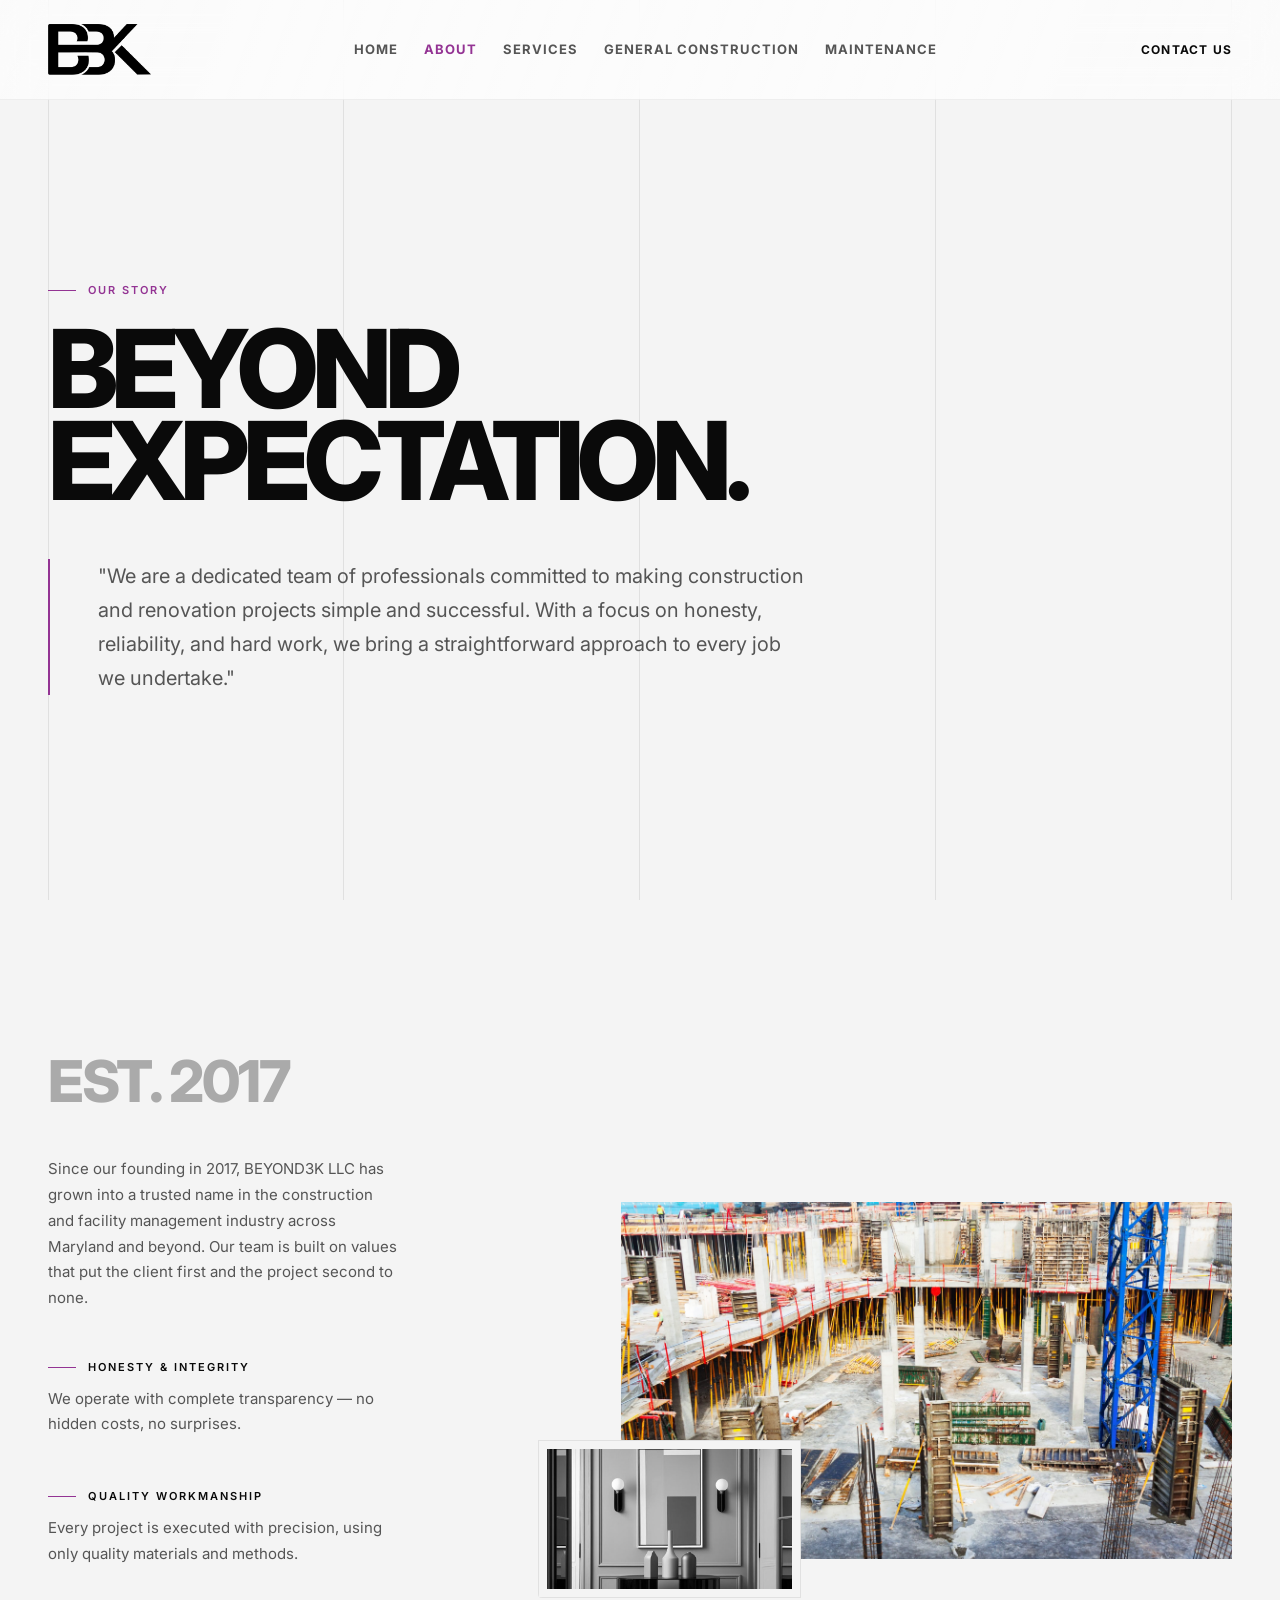
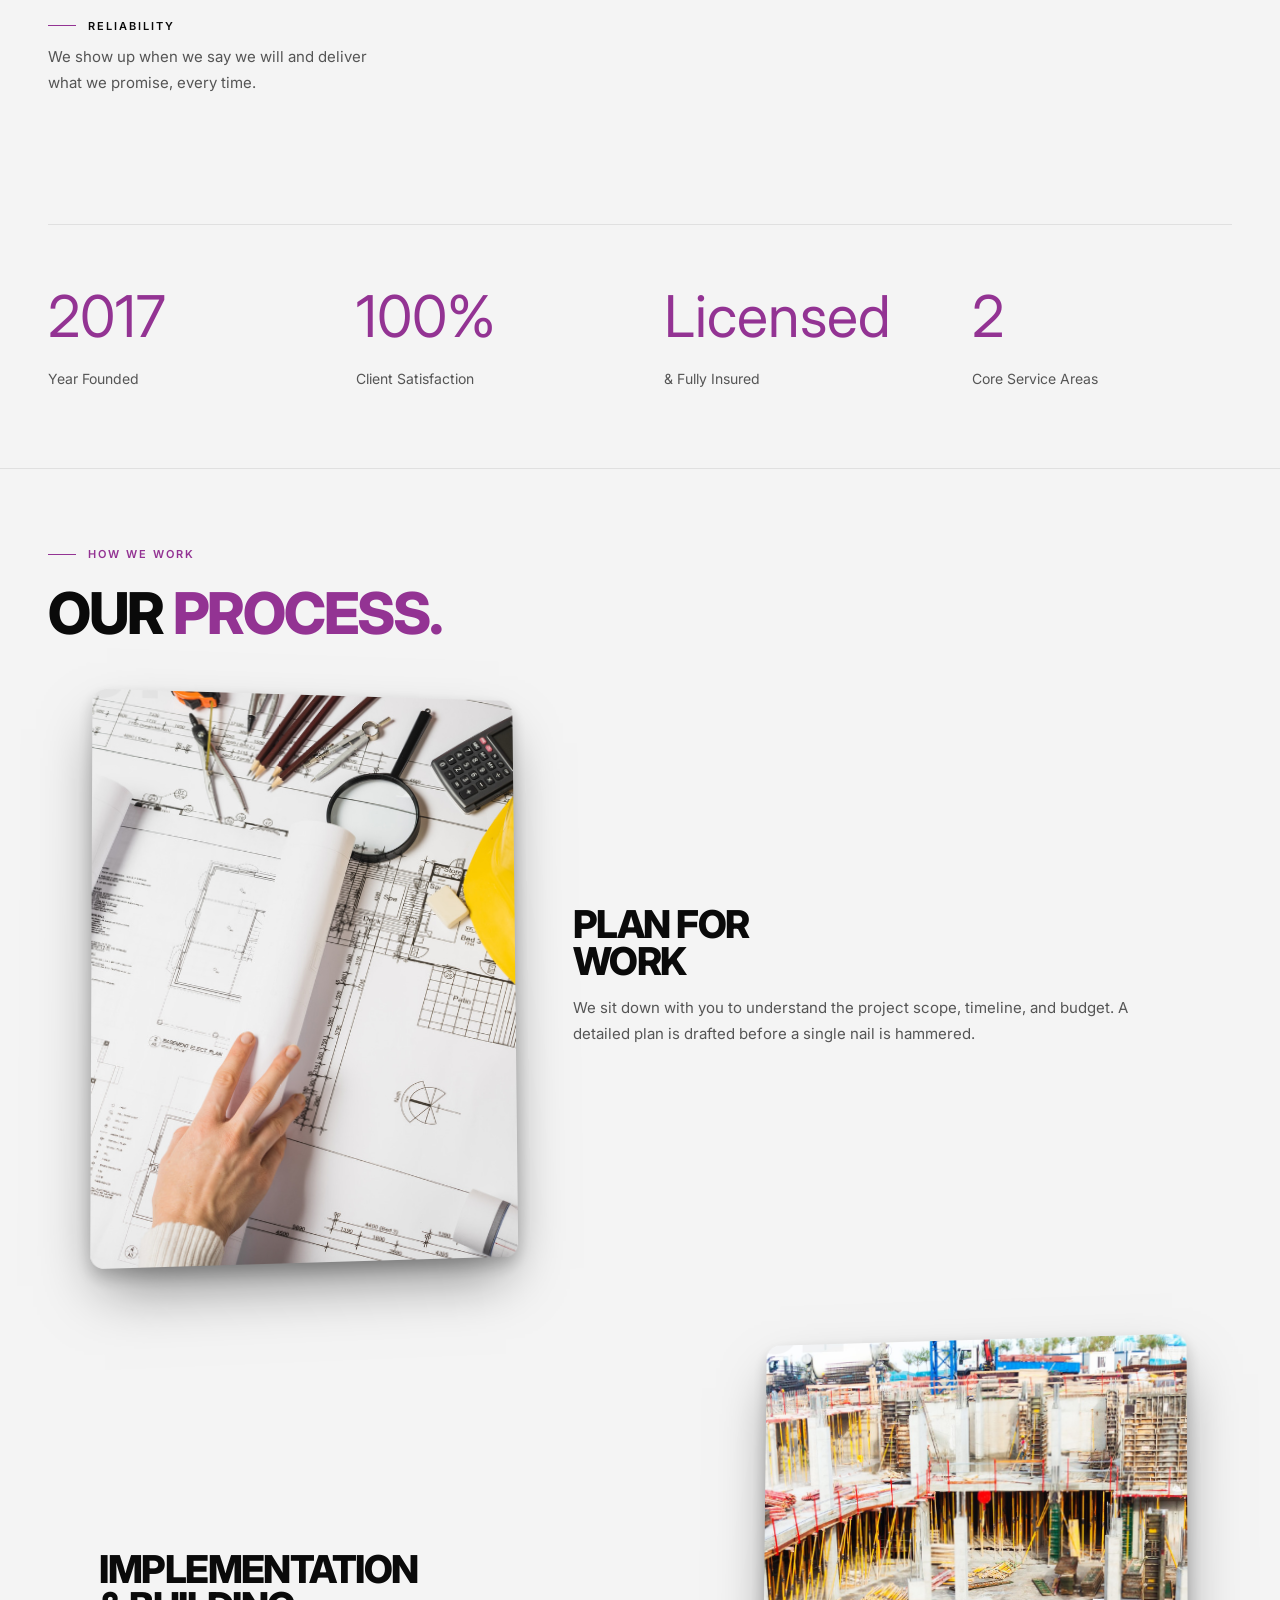
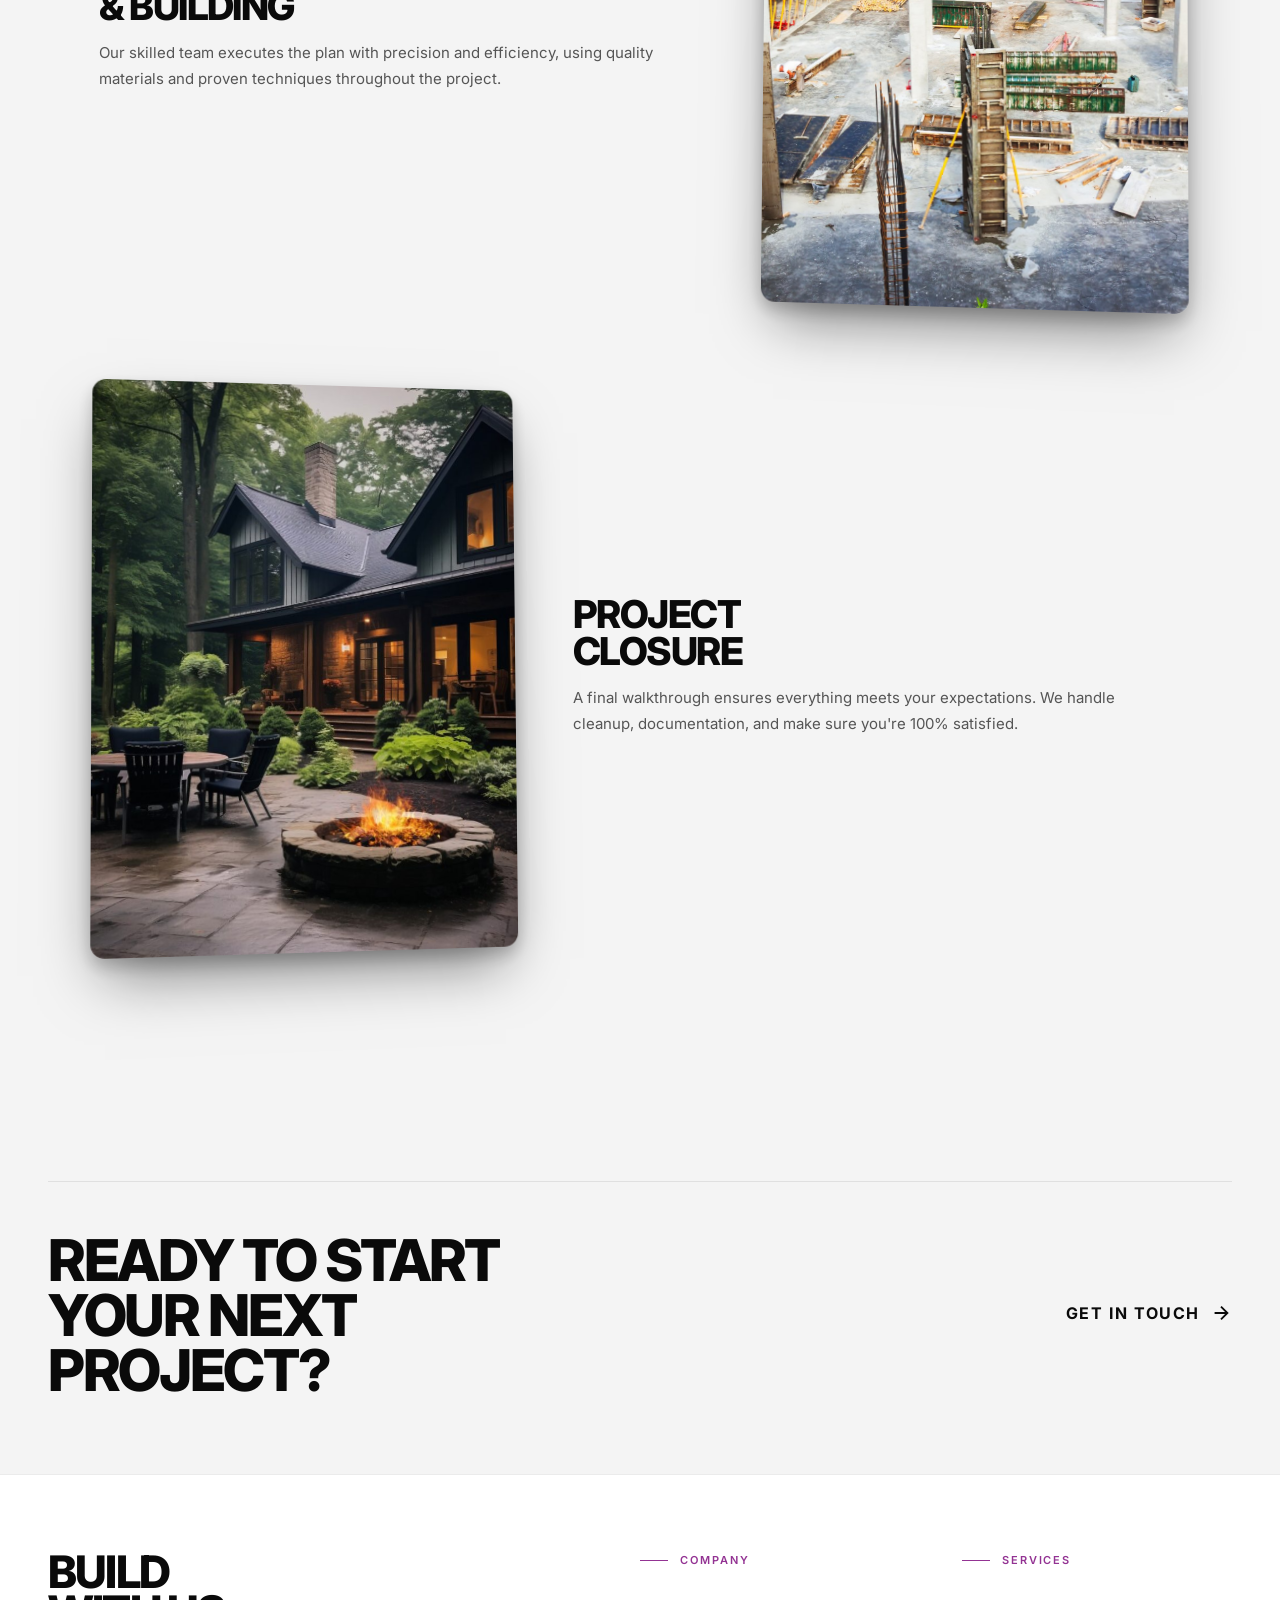
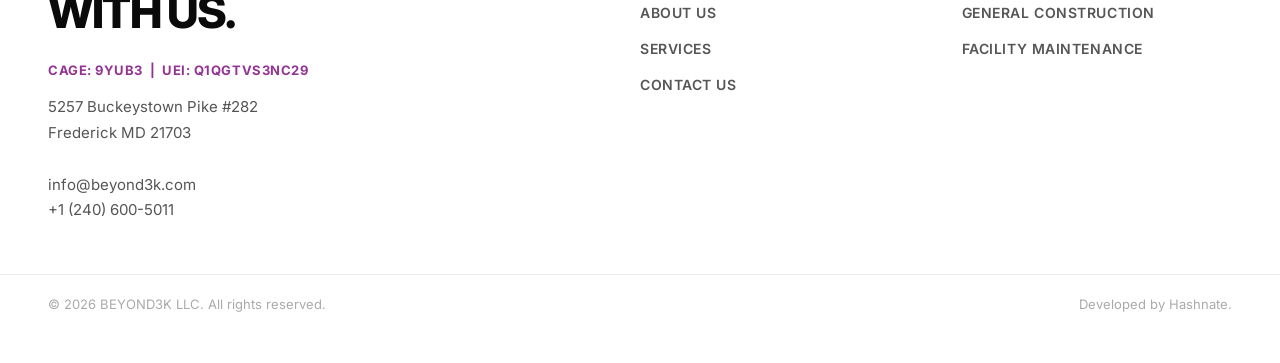
==== commit bdfa2971: "feat: Implement new 3D background, comprehensive styling, and content updates across service pages w" ====
--- a/about.html
+++ b/about.html
@@ -38,7 +38,6 @@
       </nav>
       <div class="theme-toggle-wrap">
         <a href="contact.html" class="btn-editorial">Contact Us</a>
-        <button class="theme-toggle" aria-label="Toggle Theme"></button>
         <button class="mobile-toggle" aria-label="Toggle Menu">
           <svg viewBox="0 0 24 24" fill="none" stroke="currentColor" stroke-width="2">
             <line x1="3" y1="12" x2="21" y2="12"></line>
--- a/css/style.css
+++ b/css/style.css
@@ -3,18 +3,18 @@
    ============================================================= */
 
 :root {
-  /* DARK THEME (DEFAULT) */
-  --bg-primary: #0d0d0d;
-  --bg-secondary: #080808;
-  --bg-surface: #131313;
-  --bg-topbar: #0a0a0a;
-
-  --text-primary: #ffffff;
-  --text-secondary: #888888;
-  --text-muted: #3a3a3a;
-
-  --border-color: rgba(255, 255, 255, 0.07);
-  --border-heavy: rgba(255, 255, 255, 0.22);
+  /* LIGHT THEME (DEFAULT) */
+  --bg-primary: #f4f4f4;
+  --bg-secondary: #ffffff;
+  --bg-surface: #ebebeb;
+  --bg-topbar: #e6e6e6;
+
+  --text-primary: #0a0a0a;
+  --text-secondary: #555555;
+  --text-muted: #aaaaaa;
+
+  --border-color: rgba(0, 0, 0, 0.08);
+  --border-heavy: rgba(0, 0, 0, 0.22);
 
   --accent: #933393;
   --accent-soft: rgba(147, 51, 147, 0.14);
@@ -33,20 +33,6 @@
   --container-pad: clamp(20px, 4vw, 48px);
 
   --font-family: 'Inter', system-ui, -apple-system, sans-serif;
-}
-
-[data-theme="light"] {
-  --bg-primary: #f4f4f4;
-  --bg-secondary: #ffffff;
-  --bg-surface: #ebebeb;
-  --bg-topbar: #e6e6e6;
-
-  --text-primary: #0a0a0a;
-  --text-secondary: #555555;
-  --text-muted: #aaaaaa;
-
-  --border-color: rgba(0, 0, 0, 0.08);
-  --border-heavy: rgba(0, 0, 0, 0.22);
 }
 
 /* =============================================================
@@ -212,16 +198,84 @@
   top: 0;
   left: 0;
   right: 0;
-  z-index: 100;
-  padding: 20px 0;
-  background: var(--bg-primary);
-  border-bottom: 1px solid var(--border-color);
-  transition: all 0.5s cubic-bezier(0.19, 1, 0.22, 1);
-}
-
-[data-theme="light"] .header {
-  background: var(--bg-primary);
-}
+  z-index: 1000;
+  padding: 24px 0;
+  background: rgba(255, 255, 255, 0.02);
+  backdrop-filter: saturate(110%) blur(12px);
+  -webkit-backdrop-filter: saturate(110%) blur(12px);
+  border-bottom: 1px solid rgba(255, 255, 255, 0.04);
+  transition: all 0.6s cubic-bezier(0.16, 1, 0.3, 1);
+}
+
+.header::before {
+  content: "";
+  position: absolute;
+  inset: 0;
+  background: linear-gradient(
+    110deg,
+    rgba(255, 255, 255, 0.01) 0%,
+    rgba(255, 255, 255, 0.03) 50%,
+    rgba(255, 255, 255, 0.01) 100%
+  );
+  opacity: 1;
+  z-index: -1;
+  transition: all 0.6s cubic-bezier(0.16, 1, 0.3, 1);
+}
+
+
+
+.header {
+  background: rgba(255, 255, 255, 0.6);
+  backdrop-filter: saturate(180%) blur(20px);
+  -webkit-backdrop-filter: saturate(180%) blur(20px);
+  border-bottom: 1px solid rgba(0, 0, 0, 0.05);
+}
+
+.header::before {
+  background: linear-gradient(
+    110deg,
+    rgba(255, 255, 255, 0.1) 0%,
+    rgba(255, 255, 255, 0.3) 50%,
+    rgba(255, 255, 255, 0.1) 100%
+  );
+}
+
+
+.header::after {
+  content: "";
+  position: absolute;
+  top: 0;
+  left: -150%;
+  width: 100%;
+  height: 100%;
+  background: linear-gradient(
+    90deg,
+    transparent,
+    rgba(255, 255, 255, 0.08),
+    transparent
+  );
+  transform: skewX(-20deg);
+  pointer-events: none;
+  z-index: -1;
+  opacity: 0.3;
+  transition: opacity 0.6s;
+  animation: shineLiquid 12s infinite ease-in-out;
+}
+
+
+.header.scrolled::after {
+  opacity: 0.6;
+  animation: shineLiquid 6s infinite ease-in-out;
+}
+
+
+@keyframes shineLiquid {
+  0% { transform: translateX(-150%) skewX(-20deg); }
+  20% { transform: translateX(150%) skewX(-20deg); }
+  100% { transform: translateX(150%) skewX(-20deg); }
+}
+
+
 
 .header-inner {
   display: flex;
@@ -240,9 +294,6 @@
   height: clamp(38px, 4vw, 52px);
   width: auto;
   transition: height 0.5s cubic-bezier(0.19, 1, 0.22, 1);
-}
-
-[data-theme="light"] .logo img {
   filter: invert(1);
 }
 
@@ -267,49 +318,32 @@
   color: var(--accent);
 }
 
-.theme-toggle-wrap {
-  display: flex;
-  align-items: center;
-  gap: 16px;
-  flex-shrink: 0;
-}
-
-.theme-toggle {
-  color: var(--text-secondary);
-  width: 20px;
-  height: 20px;
-  transition: color 0.25s;
-  display: flex;
-  align-items: center;
-  justify-content: center;
-}
-
-.theme-toggle svg {
-  width: 18px;
-  height: 18px;
-}
-
-.theme-toggle:hover {
-  color: var(--text-primary);
-}
 
 .header.scrolled {
   padding: 12px 0;
-  background: var(--bg-surface);
-  border-bottom-color: transparent;
-  box-shadow: 0 16px 32px -8px rgba(0, 0, 0, 0.6), inset 0 -1px 1px rgba(0, 0, 0, 0.4);
+  background: rgba(255, 255, 255, 0.75);
+  backdrop-filter: saturate(180%) blur(24px);
+  -webkit-backdrop-filter: saturate(180%) blur(24px);
+  box-shadow: 
+    0 4px 30px rgba(0, 0, 0, 0.03),
+    0 10px 40px -10px rgba(0, 0, 0, 0.1),
+    inset 0 0 0 1px rgba(0, 0, 0, 0.05);
+}
+
+.header.scrolled .nav-link {
+  color: #111111;
+}
+
+.header.scrolled .nav-link.active {
+  color: var(--accent);
 }
 
 .header.scrolled .logo img {
-  height: 36px;
-}
-
-[data-theme="light"] .header.scrolled {
-  background: rgba(255, 255, 255, 0.95);
-  backdrop-filter: blur(16px);
-  -webkit-backdrop-filter: blur(16px);
-  box-shadow: 0 16px 32px -8px rgba(0, 0, 0, 0.1), inset 0 -1px 1px rgba(0, 0, 0, 0.05);
-}
+  height: 34px;
+}
+
+
+
 
 /* =============================================================
    BUTTONS
@@ -694,17 +728,20 @@
   align-items: center;
   justify-content: center;
   z-index: 1000;
-  border-radius: 10px;
-  border: 1px solid var(--border-color);
-  background: var(--bg-surface);
-  backdrop-filter: blur(10px);
-  -webkit-backdrop-filter: blur(10px);
+  border-radius: 12px;
+  border: 1px solid rgba(255, 255, 255, 0.1);
+  background: rgba(255, 255, 255, 0.05);
+  backdrop-filter: blur(12px) saturate(160%);
+  -webkit-backdrop-filter: blur(12px) saturate(160%);
   padding: 0;
   cursor: pointer;
-  box-shadow: 0 6px 24px -6px rgba(0, 0, 0, 0.25);
+  box-shadow: 
+    0 4px 20px -5px rgba(0, 0, 0, 0.3),
+    inset 0 1px 1px rgba(255, 255, 255, 0.1);
   -webkit-tap-highlight-color: transparent;
-  transition: all 0.3s ease;
-}
+  transition: all 0.3s cubic-bezier(0.16, 1, 0.3, 1);
+}
+
 
 .mobile-toggle svg {
   width: 20px;
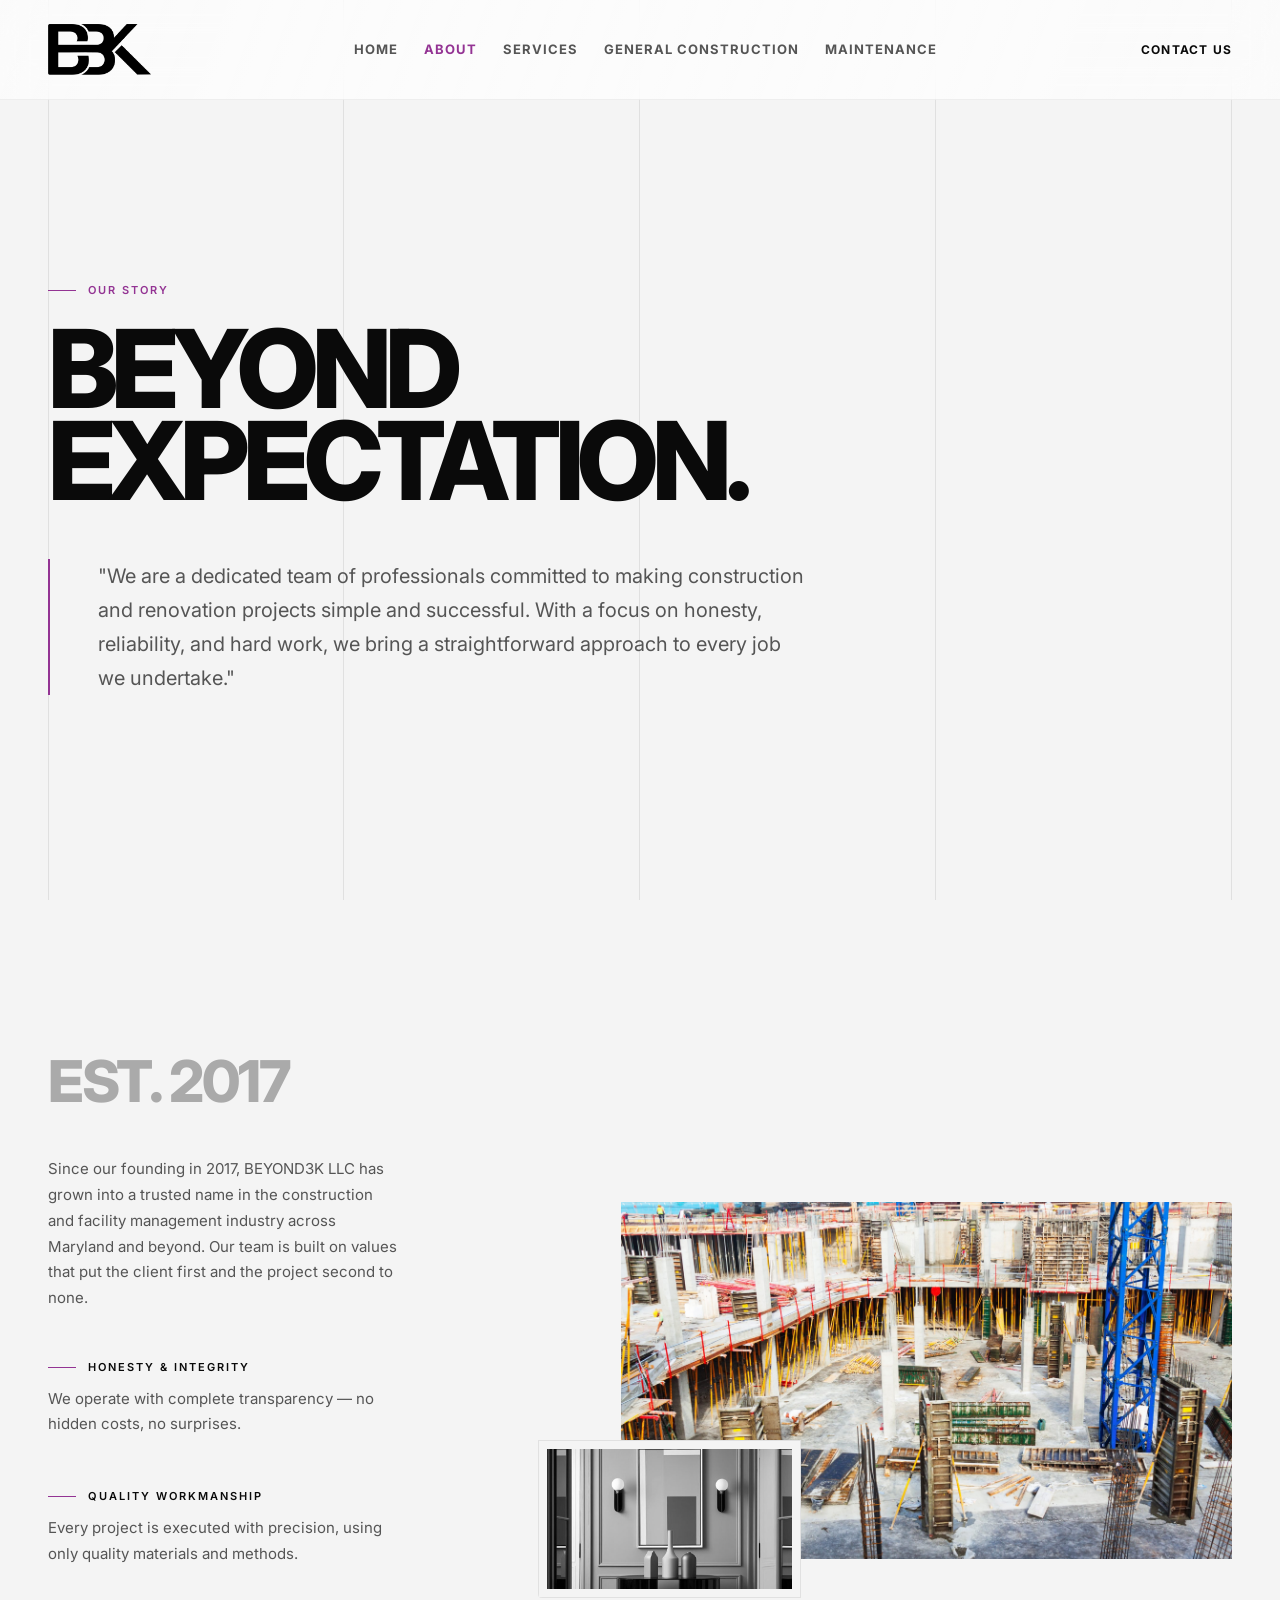
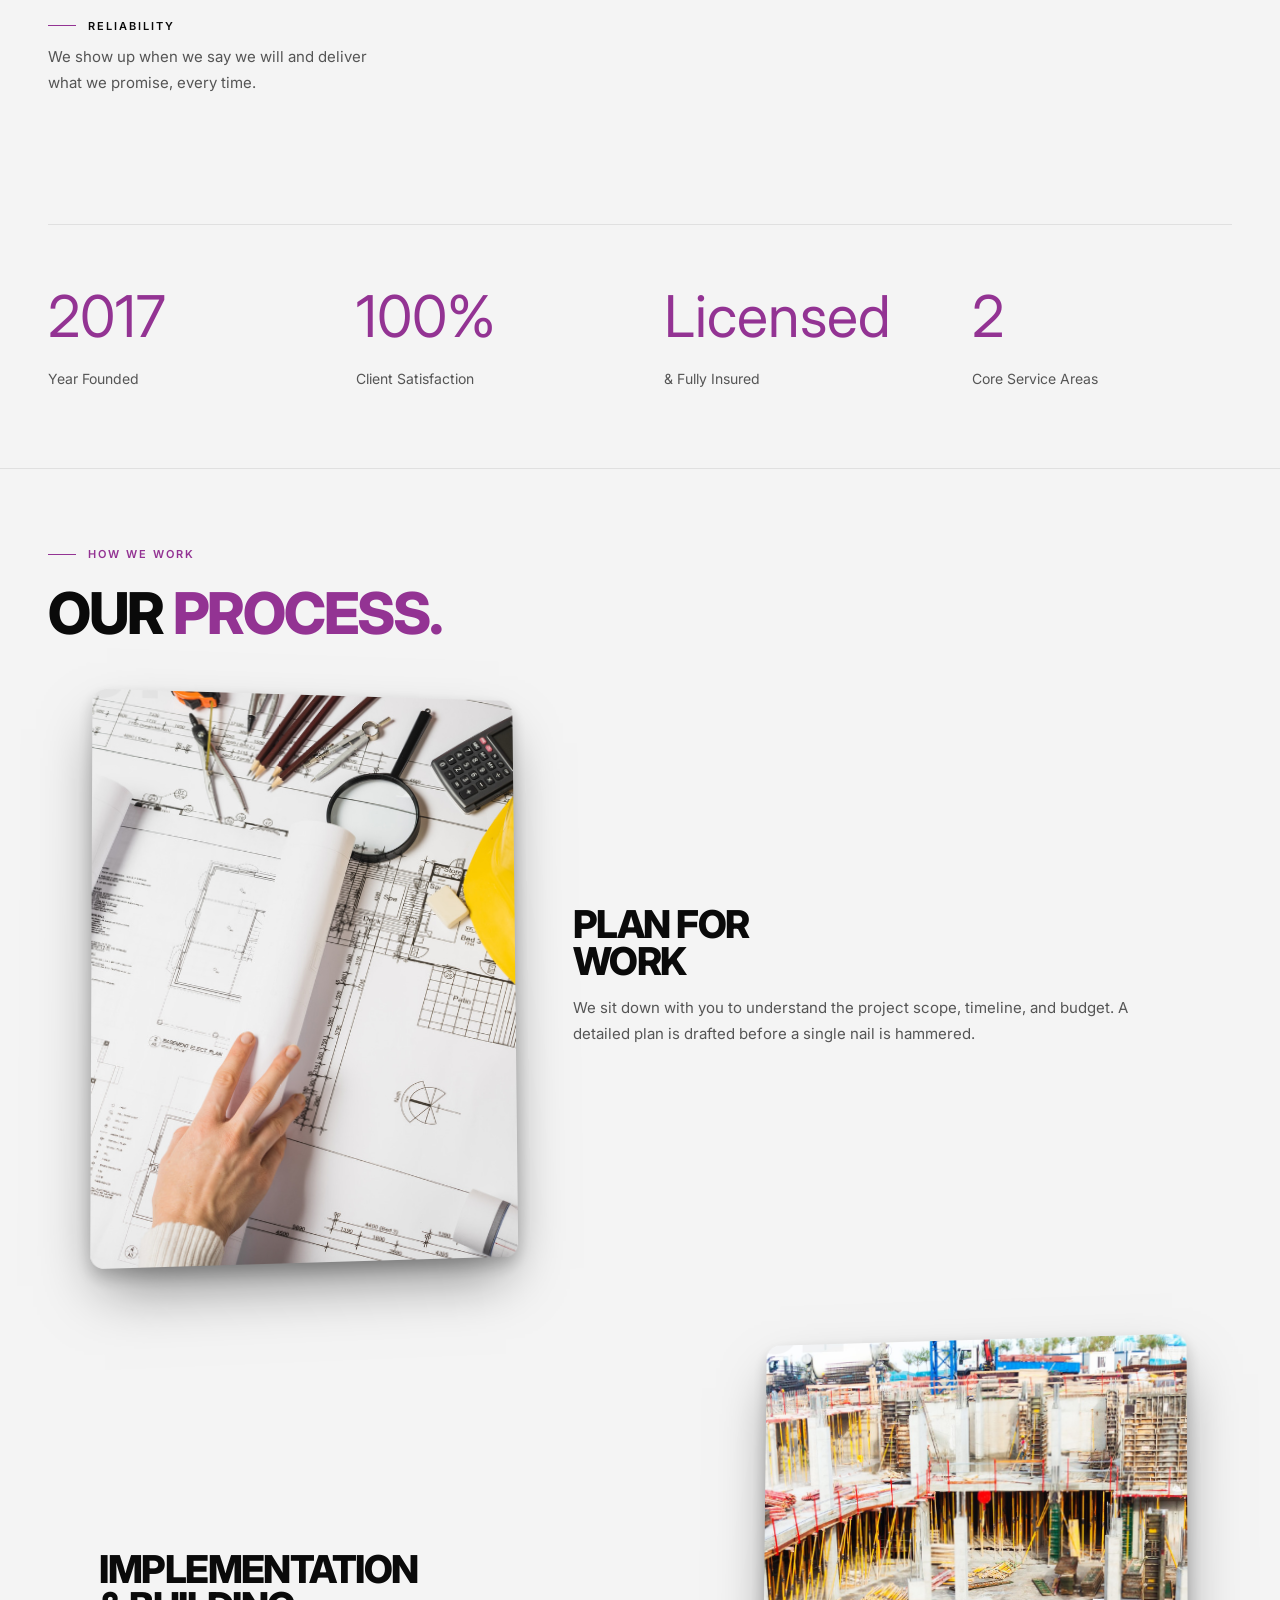
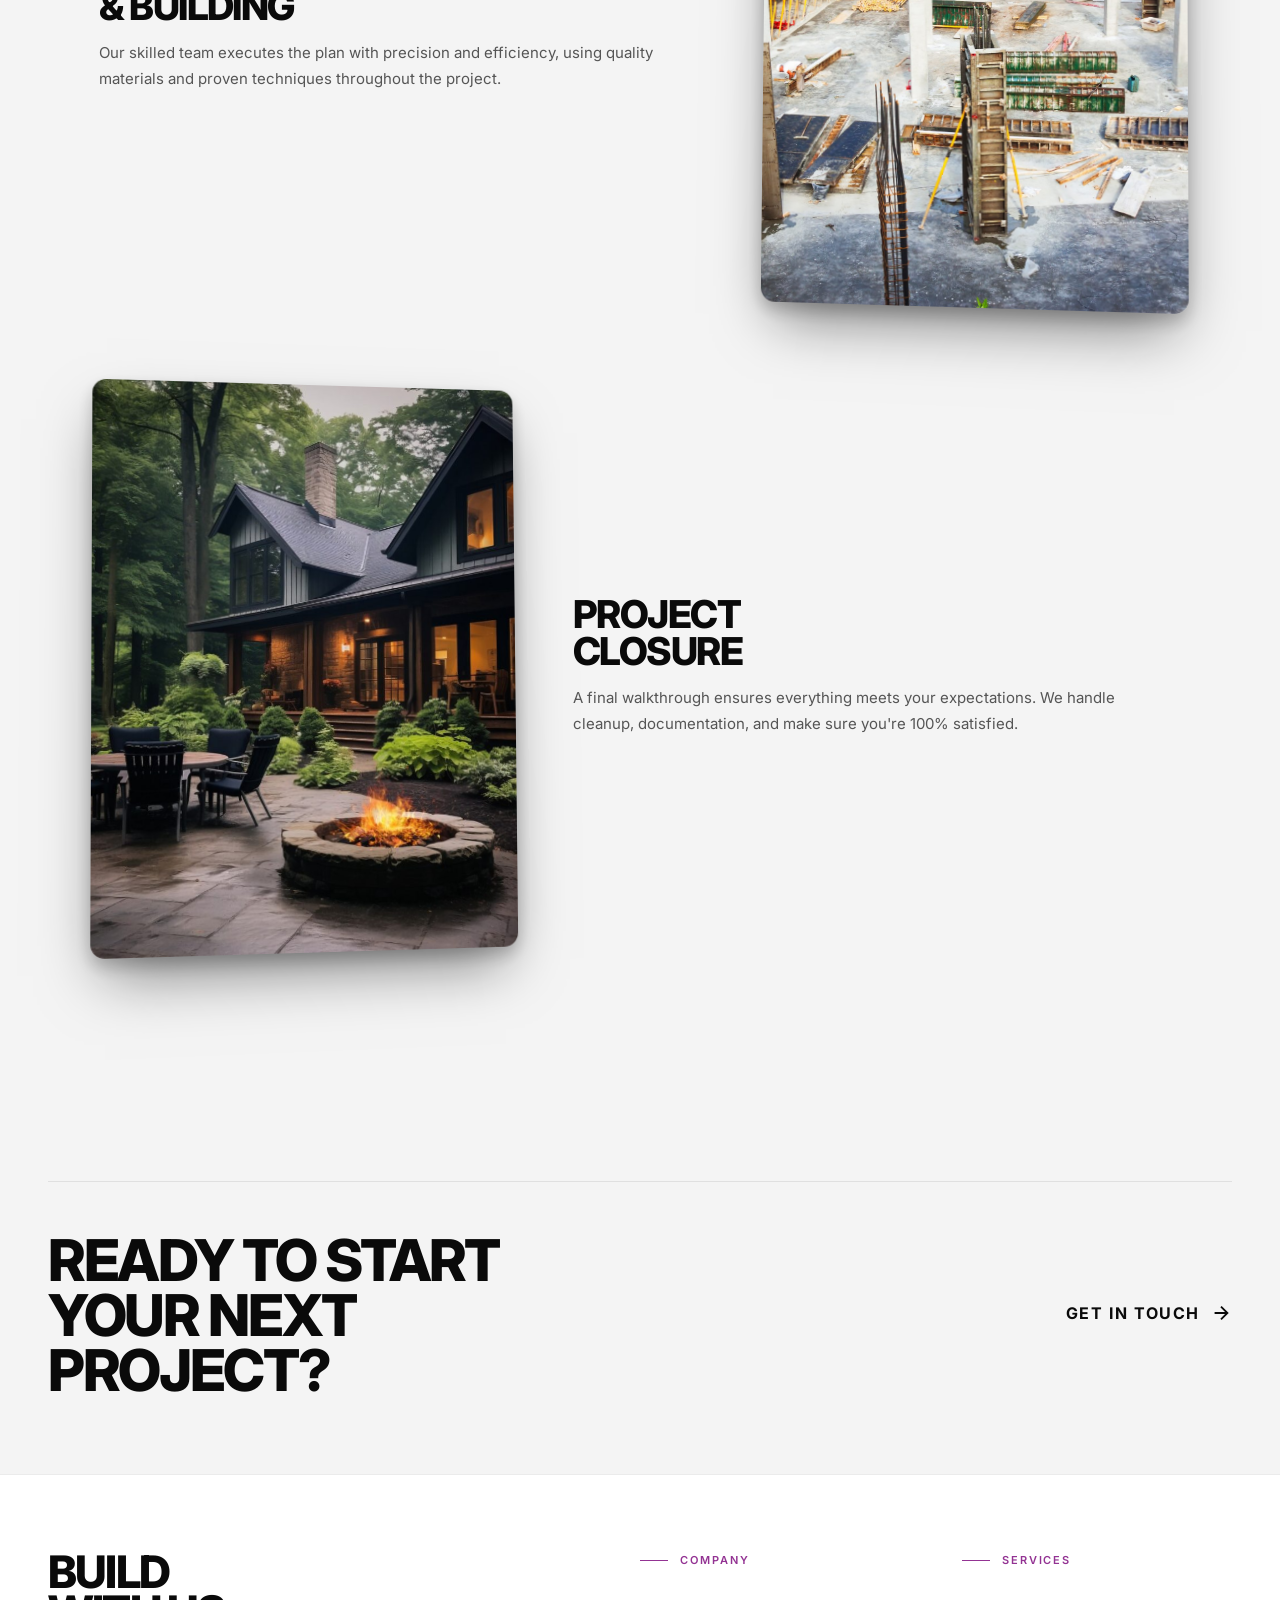
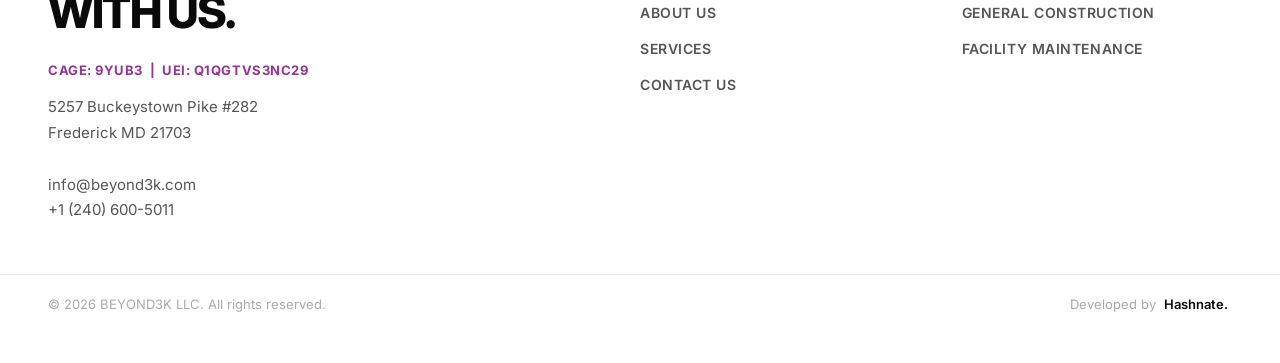
==== commit d77948de: "feat: Introduce a comprehensive new site design with a dedicated stylesheet and updated page structu" ====
--- a/about.html
+++ b/about.html
@@ -233,11 +233,11 @@
     </div>
     <div class="container footer-bottom">
       <span>© 2026 BEYOND3K LLC. All rights reserved.</span>
-      <span>Developed by Hashnate.</span>
+      <span>Developed by <a href="https://hashnate.com/" target="_blank" rel="noopener noreferrer">Hashnate.</a></span>
     </div>
   </footer>
 
   <script src="js/main.js"></script>
 </body>
 
-</html>+</html>
--- a/css/style.css
+++ b/css/style.css
@@ -659,6 +659,22 @@
   display: flex;
   justify-content: space-between;
   align-items: center;
+}
+
+.footer-bottom a {
+  color: var(--text-primary);
+  text-decoration: none;
+  font-weight: 600;
+  transition: all 0.3s ease;
+  padding: 2px 4px;
+  border-radius: 4px;
+}
+
+.footer-bottom a:hover {
+  color: #ffffff;
+  background: var(--accent);
+  transform: translateY(-2px);
+  box-shadow: 0 4px 12px var(--accent-soft);
 }
 
 /* =============================================================
